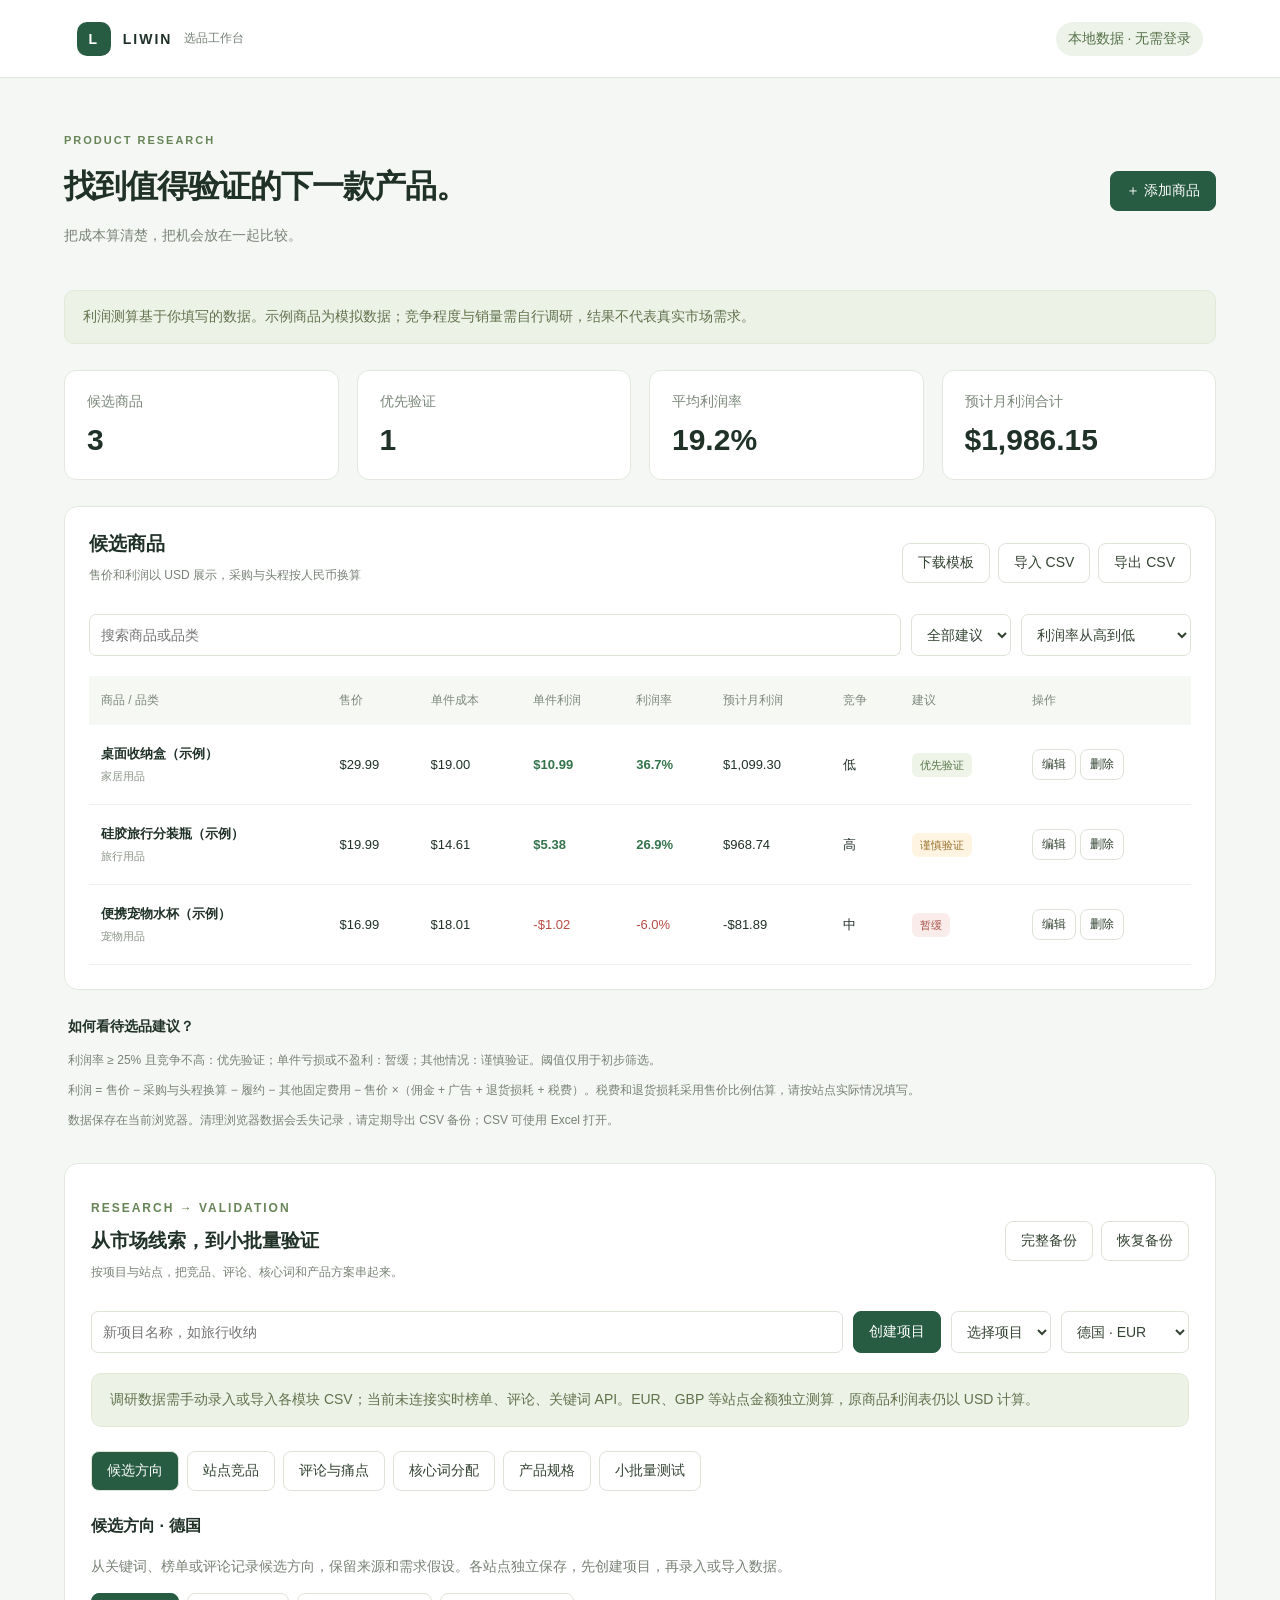
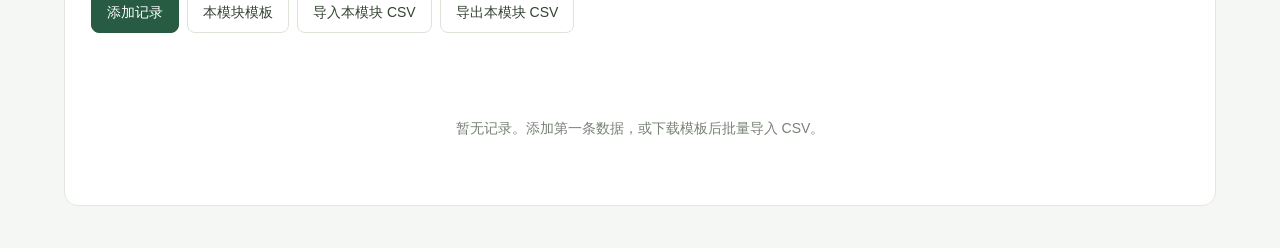
==== index.html @ df4786db "Add multi-market research, review evidence, keyword mapping and pilot decisions" ====
<!doctype html><html lang="zh-CN"><head><meta charset="UTF-8"><meta name="viewport" content="width=device-width,initial-scale=1"><title>Liwin · 选品工作台</title><link rel="stylesheet" href="./style.css"></head><body>
<header><div class="brand"><span class="logo">L</span> LIWIN <small>选品工作台</small></div><span class="pill">本地数据 · 无需登录</span></header>
<main><section class="hero"><div><p class="eyebrow">PRODUCT RESEARCH</p><h1>找到值得验证的下一款产品。</h1><p>把成本算清楚，把机会放在一起比较。</p></div><button id="add" class="primary">＋ 添加商品</button></section>
<div class="notice">利润测算基于你填写的数据。示例商品为模拟数据；竞争程度与销量需自行调研，结果不代表真实市场需求。</div>
<section id="stats" class="stats" aria-label="选品概览"></section>
<section class="workspace"><div class="toolbar"><div><h2>候选商品</h2><p>售价和利润以 USD 展示，采购与头程按人民币换算</p></div><div class="actions"><button id="template">下载模板</button><button id="import">导入 CSV</button><button id="export">导出 CSV</button><input id="file" type="file" accept=".csv,text/csv" hidden></div></div>
<div class="filters"><input id="search" placeholder="搜索商品或品类" aria-label="搜索商品或品类"><select id="filter" aria-label="筛选建议"><option value="">全部建议</option><option>优先验证</option><option>谨慎验证</option><option>暂缓</option></select><select id="sort" aria-label="排序"><option value="margin">利润率从高到低</option><option value="monthly">预计月利润从高到低</option><option value="profit">单件利润从高到低</option></select></div>
<div class="table-wrap"><table><thead><tr><th>商品 / 品类</th><th>售价</th><th>单件成本</th><th>单件利润</th><th>利润率</th><th>预计月利润</th><th>竞争</th><th>建议</th><th>操作</th></tr></thead><tbody id="rows"></tbody></table></div><p id="empty" hidden>没有匹配的商品，添加商品或调整筛选条件。</p></section>
<section class="method"><h3>如何看待选品建议？</h3><p>利润率 ≥ 25% 且竞争不高：优先验证；单件亏损或不盈利：暂缓；其他情况：谨慎验证。阈值仅用于初步筛选。</p><p>利润 = 售价 − 采购与头程换算 − 履约 − 其他固定费用 − 售价 ×（佣金 + 广告 + 退货损耗 + 税费）。税费和退货损耗采用售价比例估算，请按站点实际情况填写。</p><p>数据保存在当前浏览器。清理浏览器数据会丢失记录，请定期导出 CSV 备份；CSV 可使用 Excel 打开。</p></section>
<section class="research-workspace" id="research-workspace"><div class="toolbar"><div><p class="eyebrow">RESEARCH → VALIDATION</p><h2>从市场线索，到小批量验证</h2><p>按项目与站点，把竞品、评论、核心词和产品方案串起来。</p></div><div class="actions"><button id="research-backup">完整备份</button><button id="research-restore">恢复备份</button><input id="backup-file" type="file" accept=".json" hidden></div></div>
<div class="project-bar"><input id="project-name" placeholder="新项目名称，如旅行收纳" aria-label="新项目名称"><button id="project-create" class="primary">创建项目</button><select id="research-project" aria-label="选择调研项目"></select><select id="research-site" aria-label="目标站点"></select></div>
<div class="notice">调研数据需手动录入或导入各模块 CSV；当前未连接实时榜单、评论、关键词 API。EUR、GBP 等站点金额独立测算，原商品利润表仍以 USD 计算。</div>
<div id="research-tabs" role="tablist" aria-label="调研步骤"></div><h3 id="research-title"></h3><p id="research-description"></p><div class="actions"><button id="research-add" class="primary">添加记录</button><button id="research-template">本模块模板</button><button id="research-import">导入本模块 CSV</button><button id="research-export">导出本模块 CSV</button><input id="research-file" type="file" accept=".csv" hidden></div><p id="research-status" role="status" aria-live="polite"></p><div id="research-insights"></div><div id="research-grid"></div></section></main>
<dialog id="research-editor"><form id="research-form"><div class="dialog-head"><h2 id="research-editor-title"></h2><button type="button" id="research-close" aria-label="关闭调研编辑">×</button></div><div id="research-inputs" class="form-grid"></div><p id="research-error" role="alert"></p><div class="dialog-foot"><button type="button" id="research-cancel">取消</button><button class="primary" type="submit">保存记录</button></div></form></dialog>
<dialog id="editor"><form id="form"><div class="dialog-head"><div><p class="eyebrow">PRODUCT DETAILS</p><h2 id="form-title">添加商品</h2></div><button type="button" id="close" aria-label="关闭">×</button></div><div id="inputs" class="form-grid"></div><div id="preview" class="preview" aria-live="polite"></div><p id="form-error" role="alert"></p><div class="dialog-foot"><button type="button" id="cancel">取消</button><button class="primary" type="submit">保存商品</button></div></form></dialog><div id="message" role="status" hidden></div><script type="module" src="./app.js"></script><script type="module" src="./research.js"></script></body></html>
---- style.css ----
:root{font-family:Inter,"PingFang SC","Microsoft YaHei",sans-serif;color:#203128;background:#f5f7f4;font-size:14px}*{box-sizing:border-box}body{margin:0}header{height:78px;background:#fff;border-bottom:1px solid #e2e8df;display:flex;align-items:center;justify-content:space-between;padding:0 6%}.brand{display:flex;gap:12px;align-items:center;font-weight:800;letter-spacing:2px}.brand small{font-weight:400;letter-spacing:0;color:#748176}.logo{background:#275b42;color:white;width:34px;height:34px;border-radius:10px;display:grid;place-items:center}.pill{background:#edf3e9;padding:8px 12px;border-radius:20px;color:#567149}main{max-width:1420px;margin:auto;padding:42px 5%}.hero{display:flex;justify-content:space-between;align-items:center;gap:20px;margin-bottom:28px}.eyebrow{color:#678457;font-size:11px;letter-spacing:2px;font-weight:700}h1{font-size:32px;letter-spacing:-1px;margin:14px 0}p{color:#788276;line-height:1.8}button,input,select{font:inherit}button{border:1px solid #dce3d8;background:#fff;padding:10px 15px;border-radius:8px;cursor:pointer;color:#334332}button:hover{background:#edf3e9}button.primary{background:#275b42;border-color:#275b42;color:white}.notice{background:#edf2e7;color:#61724d;border:1px solid #e2e9d7;padding:14px 18px;border-radius:10px;line-height:1.7}.stats{display:grid;grid-template-columns:repeat(4,1fr);gap:18px;margin:26px 0}.stat{background:white;border:1px solid #e2e8df;border-radius:12px;padding:22px}.stat span{color:#7a8779}.stat strong{font-size:30px;display:block;margin-top:12px;font-weight:600}.workspace{background:#fff;border:1px solid #e2e8df;border-radius:14px;padding:24px}.toolbar{display:flex;justify-content:space-between;align-items:center;gap:20px}h2{font-size:19px;margin:0}.toolbar p{font-size:12px;margin:8px 0}.actions{display:flex;gap:8px}.filters{display:flex;gap:10px;margin:20px 0}.filters input{flex:1}input,select{border:1px solid #dce3d8;background:#fff;padding:11px;border-radius:7px;min-width:0;color:#334332}input:focus,select:focus{outline:2px solid #9ab892;outline-offset:1px}.table-wrap{overflow:auto}table{width:100%;border-collapse:collapse;white-space:nowrap;font-size:13px}th{background:#f6f8f4;text-align:left;padding:16px 12px;color:#7d887a;font-size:12px;font-weight:500}td{padding:20px 12px;border-bottom:1px solid #eef1eb}td:first-child strong{display:block}td small{display:block;color:#8b9486;margin-top:7px}.positive{color:#34734c;font-weight:600}.negative{color:#b74d44}.badge{border-radius:6px;padding:6px 8px;font-size:11px;background:#eef4e7;color:#567549}.badge.wait{background:#fff3e2;color:#997029}.badge.stop{background:#faecea;color:#a9554a}.row-action{font-size:12px;padding:6px 9px;margin-right:4px}.method{margin:28px 4px}.method h3{font-size:14px}.method p{font-size:12px;margin:8px 0}dialog{width:min(680px,95vw);border:0;border-radius:16px;padding:28px;max-height:90vh;box-shadow:0 24px 100px #243b3a33}dialog::backdrop{background:#15322a66}.dialog-head,.dialog-foot{display:flex;justify-content:space-between;align-items:center}.dialog-head button{font-size:24px;padding:0 10px}.form-grid{display:grid;grid-template-columns:1fr 1fr;gap:16px;margin:24px 0}.form-grid label{display:flex;flex-direction:column;gap:8px;font-size:12px;color:#6b7869}.preview{padding:16px;background:#eef4e8;border-radius:8px;line-height:1.8}.dialog-foot{justify-content:flex-end;gap:10px;margin-top:20px}#form-error{color:#b74d44}#message{position:fixed;bottom:25px;left:50%;transform:translateX(-50%);background:#233d2c;color:#fff;padding:14px 22px;border-radius:10px;max-width:90vw;z-index:10}@media(max-width:800px){header{padding:0 5%}.brand small{display:none}h1{font-size:24px}.hero{align-items:flex-start;flex-direction:column}.stats{grid-template-columns:1fr 1fr}.toolbar{align-items:flex-start;flex-direction:column}.filters{flex-wrap:wrap}.filters input{flex-basis:100%}.workspace{padding:14px}.actions{flex-wrap:wrap}main{padding-top:24px}.form-grid{gap:12px}}

.research-workspace{background:white;border:1px solid #e2e8df;border-radius:14px;padding:26px;margin-top:32px}.project-bar{display:flex;gap:10px;flex-wrap:wrap;margin:20px 0}.project-bar input{flex:1}#research-tabs{display:flex;gap:8px;flex-wrap:wrap;margin:24px 0}#research-tabs .active{background:#275b42;color:white}#research-description{max-width:950px}#research-status{color:#47774c;min-height:25px}#research-grid{margin-top:20px}#research-grid td{white-space:normal;min-width:130px;max-width:300px;overflow-wrap:anywhere;vertical-align:top}.research-form{display:grid;grid-template-columns:repeat(3,1fr);gap:14px;margin:20px 0}.research-form label{display:flex;flex-direction:column;gap:8px;color:#66725f;font-size:12px}.research-form button{align-self:end}.insight{border:1px solid #e2e8df;background:#fafbf8;border-radius:12px;padding:20px;margin:18px 0}.insight h3{margin-top:0}.insight td{white-space:normal;min-width:100px;vertical-align:top}.insight details{margin:8px 0;max-width:330px}.insight li{margin:8px 0}.insight .stats{margin:16px 0}.insight .stat strong{font-size:23px}.form-grid textarea{font:inherit;border:1px solid #dce3d8;padding:10px;border-radius:7px;resize:vertical}#research-error{color:#b74d44}.empty-state{padding:24px;text-align:center}@media(max-width:800px){.research-workspace{padding:14px}.research-form{grid-template-columns:1fr 1fr}.project-bar input{flex-basis:100%}.insight{padding:12px}}
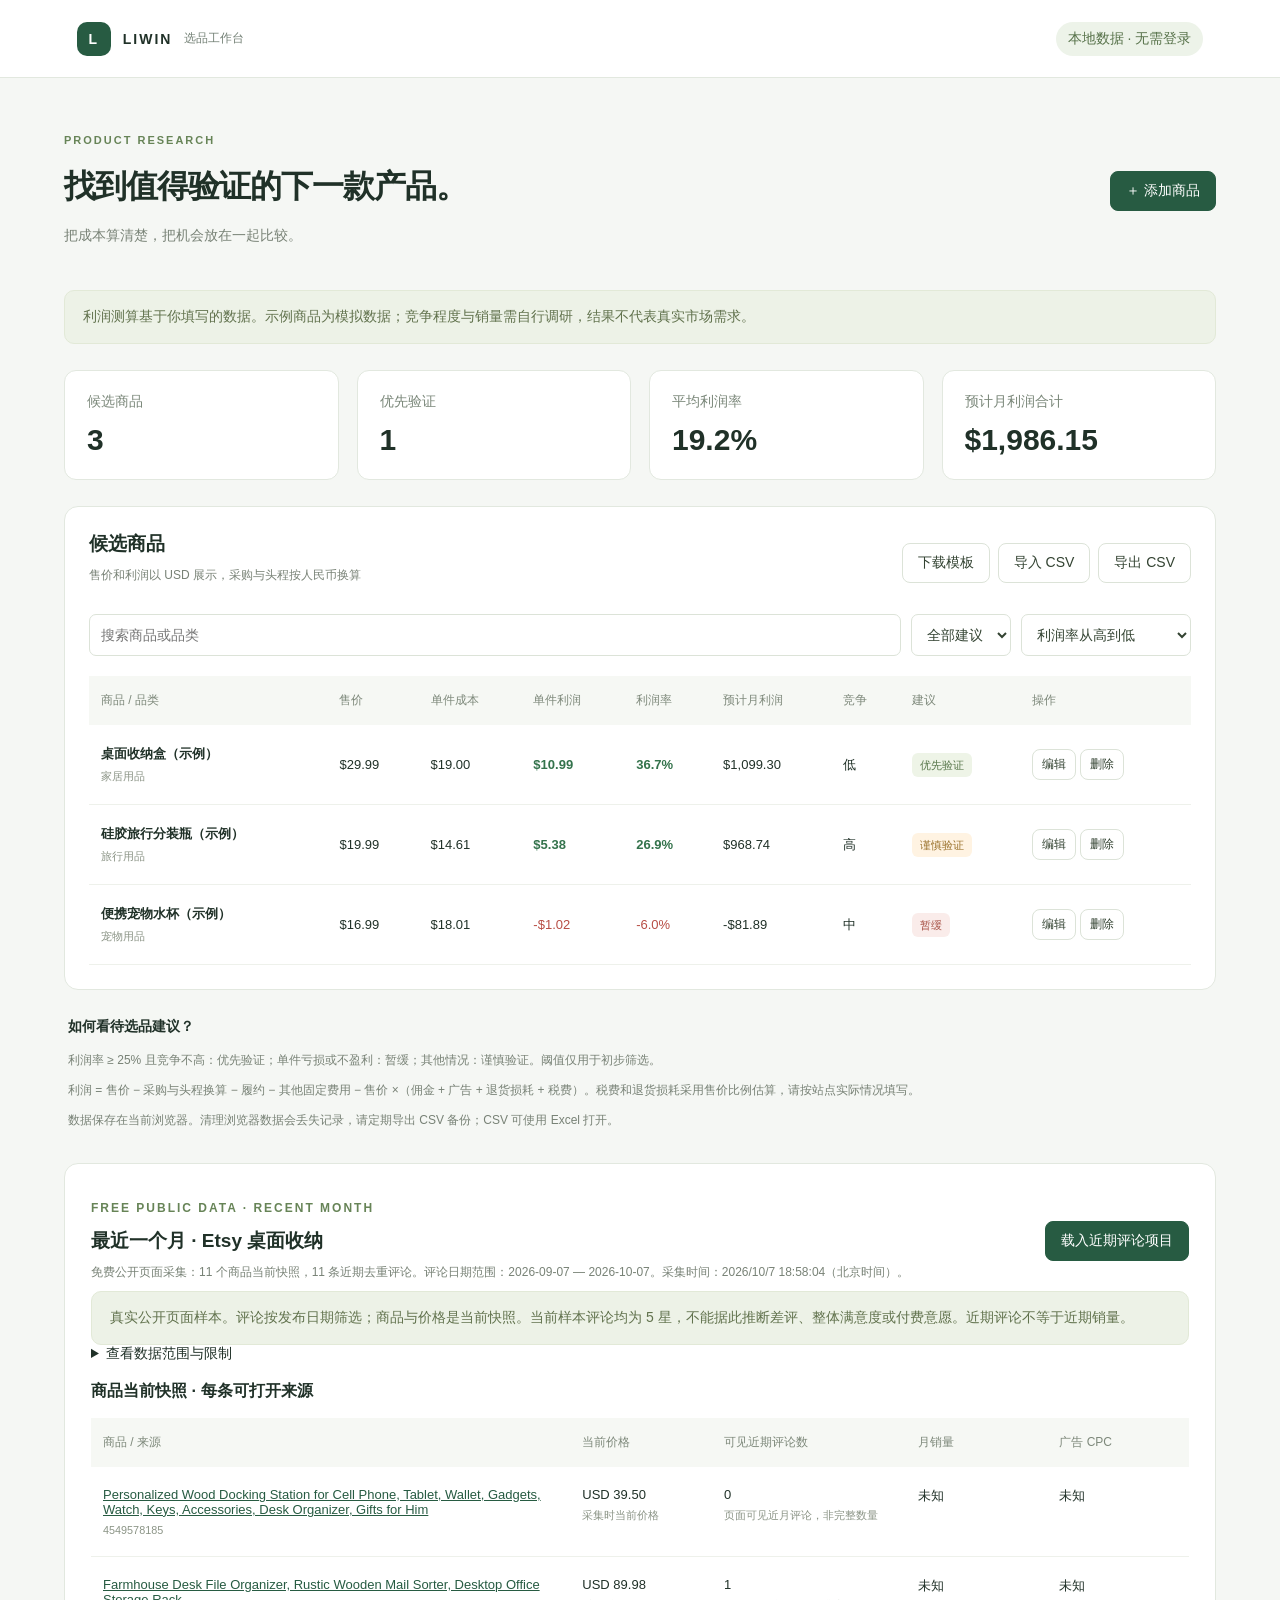
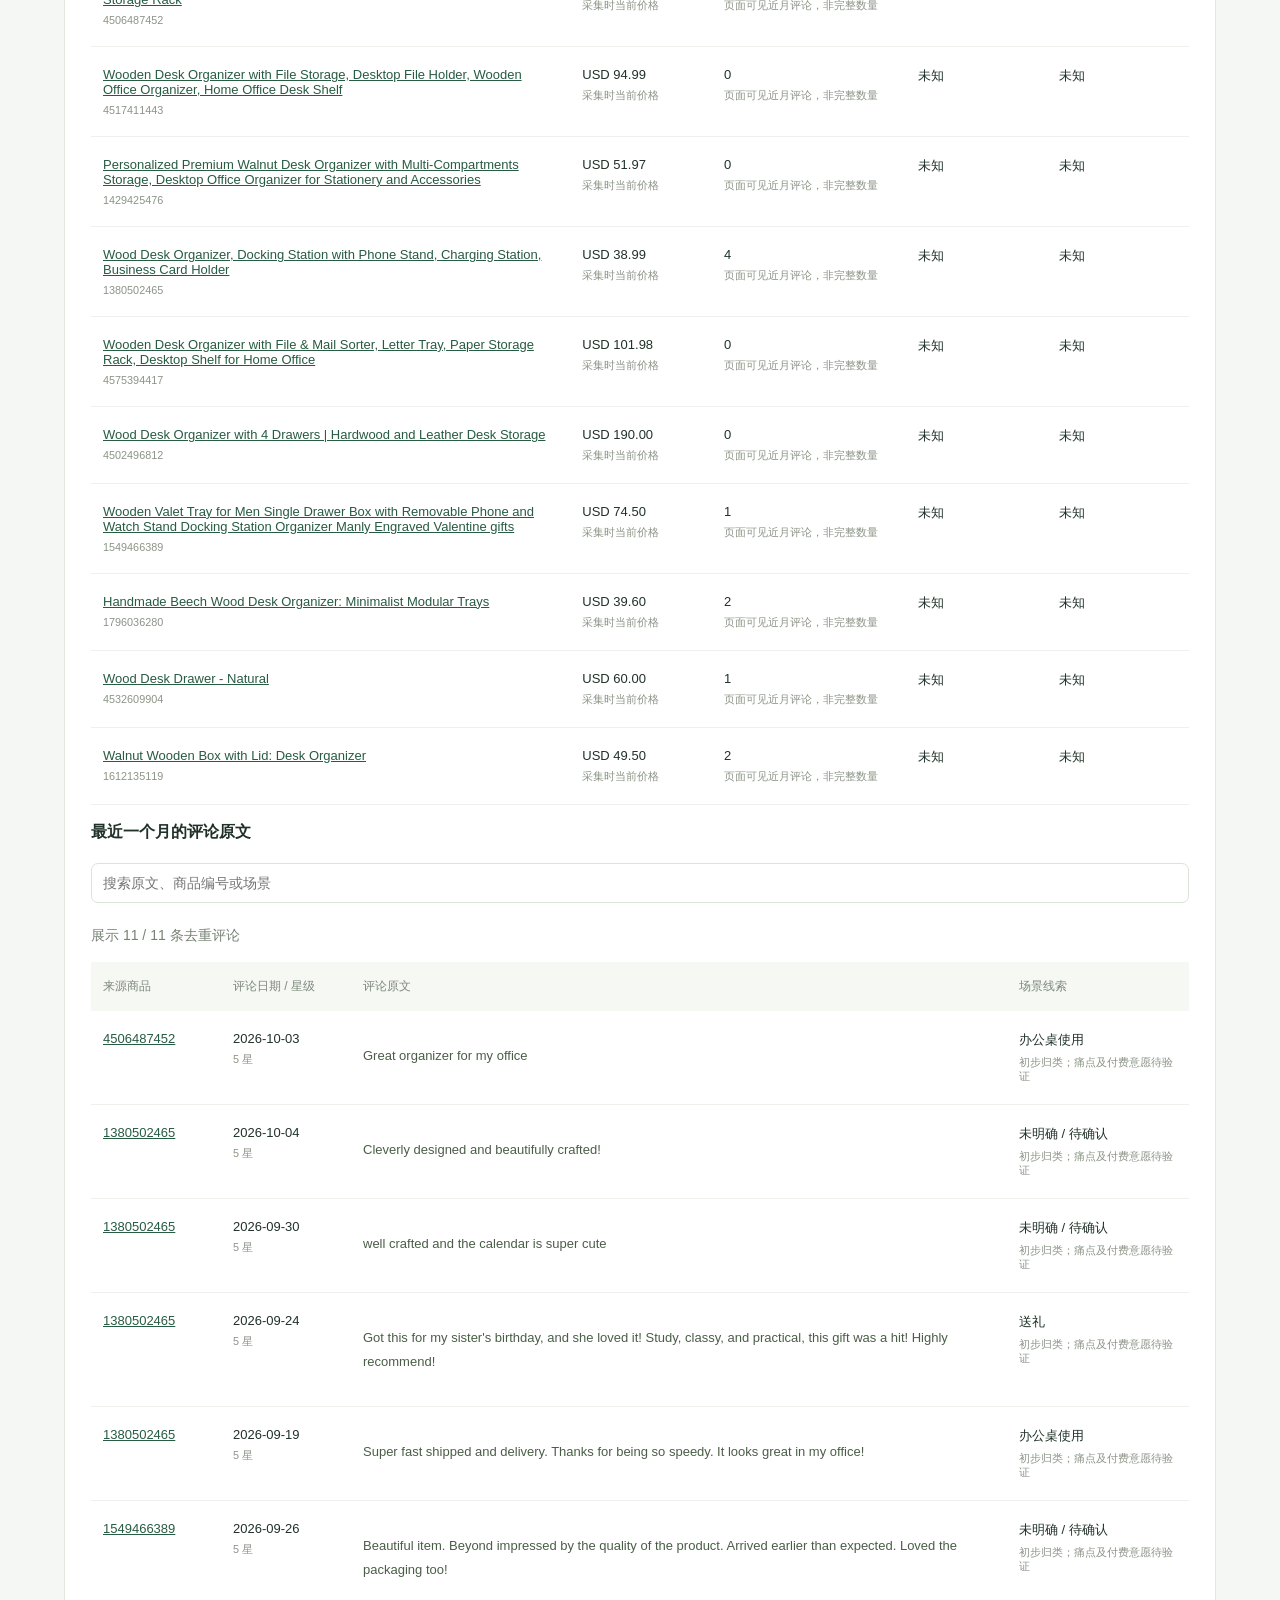
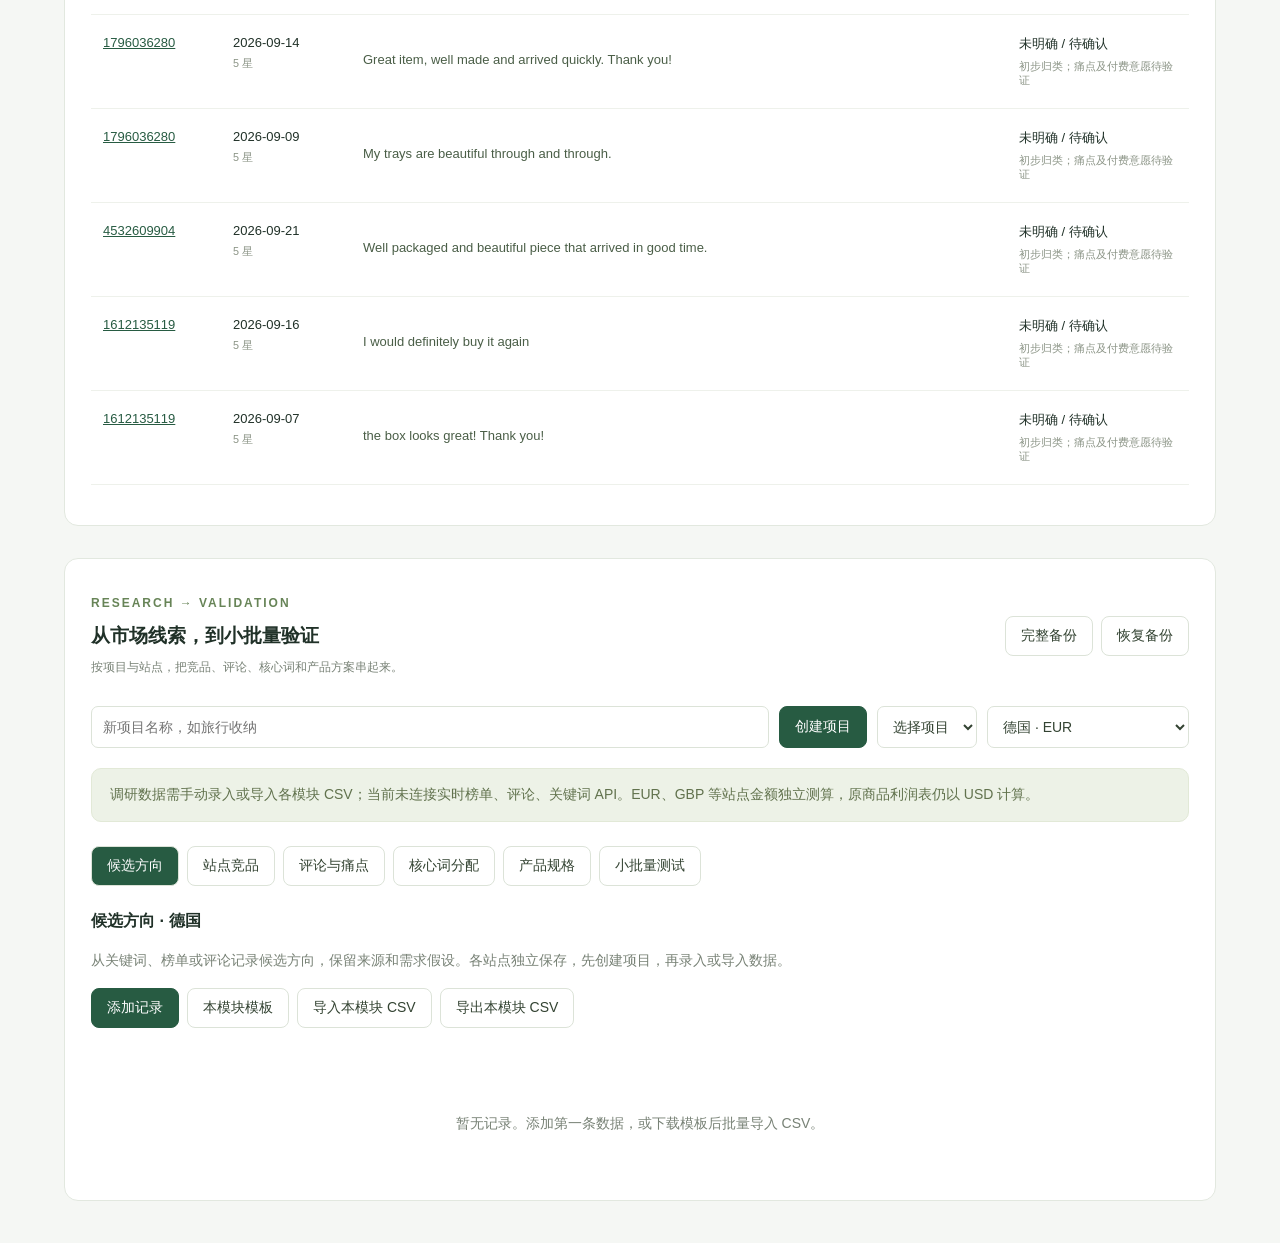
==== commit 5b713e74: "Add verified recent Etsy review samples with dates and source links" ====
--- a/index.html
+++ b/index.html
@@ -7,9 +7,10 @@
 <div class="filters"><input id="search" placeholder="搜索商品或品类" aria-label="搜索商品或品类"><select id="filter" aria-label="筛选建议"><option value="">全部建议</option><option>优先验证</option><option>谨慎验证</option><option>暂缓</option></select><select id="sort" aria-label="排序"><option value="margin">利润率从高到低</option><option value="monthly">预计月利润从高到低</option><option value="profit">单件利润从高到低</option></select></div>
 <div class="table-wrap"><table><thead><tr><th>商品 / 品类</th><th>售价</th><th>单件成本</th><th>单件利润</th><th>利润率</th><th>预计月利润</th><th>竞争</th><th>建议</th><th>操作</th></tr></thead><tbody id="rows"></tbody></table></div><p id="empty" hidden>没有匹配的商品，添加商品或调整筛选条件。</p></section>
 <section class="method"><h3>如何看待选品建议？</h3><p>利润率 ≥ 25% 且竞争不高：优先验证；单件亏损或不盈利：暂缓；其他情况：谨慎验证。阈值仅用于初步筛选。</p><p>利润 = 售价 − 采购与头程换算 − 履约 − 其他固定费用 − 售价 ×（佣金 + 广告 + 退货损耗 + 税费）。税费和退货损耗采用售价比例估算，请按站点实际情况填写。</p><p>数据保存在当前浏览器。清理浏览器数据会丢失记录，请定期导出 CSV 备份；CSV 可使用 Excel 打开。</p></section>
+<section class="research-workspace" id="recent-data"><div class="toolbar"><div><p class="eyebrow">FREE PUBLIC DATA · RECENT MONTH</p><h2>最近一个月 · Etsy 桌面收纳</h2><p id="recent-summary">正在加载采集结果…</p></div><button id="recent-import" class="primary" disabled>载入近期评论项目</button></div><div class="notice">真实公开页面样本。评论按发布日期筛选；商品与价格是当前快照。当前样本评论均为 5 星，不能据此推断差评、整体满意度或付费意愿。近期评论不等于近期销量。</div><details><summary>查看数据范围与限制</summary><ul id="recent-limits"></ul></details><h3>商品当前快照 · 每条可打开来源</h3><div class="table-wrap"><table><thead><tr><th>商品 / 来源</th><th>当前价格</th><th>可见近期评论数</th><th>月销量</th><th>广告 CPC</th></tr></thead><tbody id="recent-products"></tbody></table></div><h3>最近一个月的评论原文</h3><div class="filters"><input id="recent-search" aria-label="搜索近期评论" placeholder="搜索原文、商品编号或场景"></div><p id="recent-review-count"></p><div class="table-wrap"><table><thead><tr><th>来源商品</th><th>评论日期 / 星级</th><th>评论原文</th><th>场景线索</th></tr></thead><tbody id="recent-reviews"></tbody></table></div><p id="recent-status" role="status"></p></section>
 <section class="research-workspace" id="research-workspace"><div class="toolbar"><div><p class="eyebrow">RESEARCH → VALIDATION</p><h2>从市场线索，到小批量验证</h2><p>按项目与站点，把竞品、评论、核心词和产品方案串起来。</p></div><div class="actions"><button id="research-backup">完整备份</button><button id="research-restore">恢复备份</button><input id="backup-file" type="file" accept=".json" hidden></div></div>
 <div class="project-bar"><input id="project-name" placeholder="新项目名称，如旅行收纳" aria-label="新项目名称"><button id="project-create" class="primary">创建项目</button><select id="research-project" aria-label="选择调研项目"></select><select id="research-site" aria-label="目标站点"></select></div>
 <div class="notice">调研数据需手动录入或导入各模块 CSV；当前未连接实时榜单、评论、关键词 API。EUR、GBP 等站点金额独立测算，原商品利润表仍以 USD 计算。</div>
 <div id="research-tabs" role="tablist" aria-label="调研步骤"></div><h3 id="research-title"></h3><p id="research-description"></p><div class="actions"><button id="research-add" class="primary">添加记录</button><button id="research-template">本模块模板</button><button id="research-import">导入本模块 CSV</button><button id="research-export">导出本模块 CSV</button><input id="research-file" type="file" accept=".csv" hidden></div><p id="research-status" role="status" aria-live="polite"></p><div id="research-insights"></div><div id="research-grid"></div></section></main>
 <dialog id="research-editor"><form id="research-form"><div class="dialog-head"><h2 id="research-editor-title"></h2><button type="button" id="research-close" aria-label="关闭调研编辑">×</button></div><div id="research-inputs" class="form-grid"></div><p id="research-error" role="alert"></p><div class="dialog-foot"><button type="button" id="research-cancel">取消</button><button class="primary" type="submit">保存记录</button></div></form></dialog>
-<dialog id="editor"><form id="form"><div class="dialog-head"><div><p class="eyebrow">PRODUCT DETAILS</p><h2 id="form-title">添加商品</h2></div><button type="button" id="close" aria-label="关闭">×</button></div><div id="inputs" class="form-grid"></div><div id="preview" class="preview" aria-live="polite"></div><p id="form-error" role="alert"></p><div class="dialog-foot"><button type="button" id="cancel">取消</button><button class="primary" type="submit">保存商品</button></div></form></dialog><div id="message" role="status" hidden></div><script type="module" src="./app.js"></script><script type="module" src="./research.js"></script></body></html>
+<dialog id="editor"><form id="form"><div class="dialog-head"><div><p class="eyebrow">PRODUCT DETAILS</p><h2 id="form-title">添加商品</h2></div><button type="button" id="close" aria-label="关闭">×</button></div><div id="inputs" class="form-grid"></div><div id="preview" class="preview" aria-live="polite"></div><p id="form-error" role="alert"></p><div class="dialog-foot"><button type="button" id="cancel">取消</button><button class="primary" type="submit">保存商品</button></div></form></dialog><div id="message" role="status" hidden></div><script type="module" src="./app.js"></script><script type="module" src="./research.js"></script><script type="module" src="./recent-data.js"></script></body></html>
--- a/style.css
+++ b/style.css
@@ -1,3 +1,7 @@
 :root{font-family:Inter,"PingFang SC","Microsoft YaHei",sans-serif;color:#203128;background:#f5f7f4;font-size:14px}*{box-sizing:border-box}body{margin:0}header{height:78px;background:#fff;border-bottom:1px solid #e2e8df;display:flex;align-items:center;justify-content:space-between;padding:0 6%}.brand{display:flex;gap:12px;align-items:center;font-weight:800;letter-spacing:2px}.brand small{font-weight:400;letter-spacing:0;color:#748176}.logo{background:#275b42;color:white;width:34px;height:34px;border-radius:10px;display:grid;place-items:center}.pill{background:#edf3e9;padding:8px 12px;border-radius:20px;color:#567149}main{max-width:1420px;margin:auto;padding:42px 5%}.hero{display:flex;justify-content:space-between;align-items:center;gap:20px;margin-bottom:28px}.eyebrow{color:#678457;font-size:11px;letter-spacing:2px;font-weight:700}h1{font-size:32px;letter-spacing:-1px;margin:14px 0}p{color:#788276;line-height:1.8}button,input,select{font:inherit}button{border:1px solid #dce3d8;background:#fff;padding:10px 15px;border-radius:8px;cursor:pointer;color:#334332}button:hover{background:#edf3e9}button.primary{background:#275b42;border-color:#275b42;color:white}.notice{background:#edf2e7;color:#61724d;border:1px solid #e2e9d7;padding:14px 18px;border-radius:10px;line-height:1.7}.stats{display:grid;grid-template-columns:repeat(4,1fr);gap:18px;margin:26px 0}.stat{background:white;border:1px solid #e2e8df;border-radius:12px;padding:22px}.stat span{color:#7a8779}.stat strong{font-size:30px;display:block;margin-top:12px;font-weight:600}.workspace{background:#fff;border:1px solid #e2e8df;border-radius:14px;padding:24px}.toolbar{display:flex;justify-content:space-between;align-items:center;gap:20px}h2{font-size:19px;margin:0}.toolbar p{font-size:12px;margin:8px 0}.actions{display:flex;gap:8px}.filters{display:flex;gap:10px;margin:20px 0}.filters input{flex:1}input,select{border:1px solid #dce3d8;background:#fff;padding:11px;border-radius:7px;min-width:0;color:#334332}input:focus,select:focus{outline:2px solid #9ab892;outline-offset:1px}.table-wrap{overflow:auto}table{width:100%;border-collapse:collapse;white-space:nowrap;font-size:13px}th{background:#f6f8f4;text-align:left;padding:16px 12px;color:#7d887a;font-size:12px;font-weight:500}td{padding:20px 12px;border-bottom:1px solid #eef1eb}td:first-child strong{display:block}td small{display:block;color:#8b9486;margin-top:7px}.positive{color:#34734c;font-weight:600}.negative{color:#b74d44}.badge{border-radius:6px;padding:6px 8px;font-size:11px;background:#eef4e7;color:#567549}.badge.wait{background:#fff3e2;color:#997029}.badge.stop{background:#faecea;color:#a9554a}.row-action{font-size:12px;padding:6px 9px;margin-right:4px}.method{margin:28px 4px}.method h3{font-size:14px}.method p{font-size:12px;margin:8px 0}dialog{width:min(680px,95vw);border:0;border-radius:16px;padding:28px;max-height:90vh;box-shadow:0 24px 100px #243b3a33}dialog::backdrop{background:#15322a66}.dialog-head,.dialog-foot{display:flex;justify-content:space-between;align-items:center}.dialog-head button{font-size:24px;padding:0 10px}.form-grid{display:grid;grid-template-columns:1fr 1fr;gap:16px;margin:24px 0}.form-grid label{display:flex;flex-direction:column;gap:8px;font-size:12px;color:#6b7869}.preview{padding:16px;background:#eef4e8;border-radius:8px;line-height:1.8}.dialog-foot{justify-content:flex-end;gap:10px;margin-top:20px}#form-error{color:#b74d44}#message{position:fixed;bottom:25px;left:50%;transform:translateX(-50%);background:#233d2c;color:#fff;padding:14px 22px;border-radius:10px;max-width:90vw;z-index:10}@media(max-width:800px){header{padding:0 5%}.brand small{display:none}h1{font-size:24px}.hero{align-items:flex-start;flex-direction:column}.stats{grid-template-columns:1fr 1fr}.toolbar{align-items:flex-start;flex-direction:column}.filters{flex-wrap:wrap}.filters input{flex-basis:100%}.workspace{padding:14px}.actions{flex-wrap:wrap}main{padding-top:24px}.form-grid{gap:12px}}
 
 .research-workspace{background:white;border:1px solid #e2e8df;border-radius:14px;padding:26px;margin-top:32px}.project-bar{display:flex;gap:10px;flex-wrap:wrap;margin:20px 0}.project-bar input{flex:1}#research-tabs{display:flex;gap:8px;flex-wrap:wrap;margin:24px 0}#research-tabs .active{background:#275b42;color:white}#research-description{max-width:950px}#research-status{color:#47774c;min-height:25px}#research-grid{margin-top:20px}#research-grid td{white-space:normal;min-width:130px;max-width:300px;overflow-wrap:anywhere;vertical-align:top}.research-form{display:grid;grid-template-columns:repeat(3,1fr);gap:14px;margin:20px 0}.research-form label{display:flex;flex-direction:column;gap:8px;color:#66725f;font-size:12px}.research-form button{align-self:end}.insight{border:1px solid #e2e8df;background:#fafbf8;border-radius:12px;padding:20px;margin:18px 0}.insight h3{margin-top:0}.insight td{white-space:normal;min-width:100px;vertical-align:top}.insight details{margin:8px 0;max-width:330px}.insight li{margin:8px 0}.insight .stats{margin:16px 0}.insight .stat strong{font-size:23px}.form-grid textarea{font:inherit;border:1px solid #dce3d8;padding:10px;border-radius:7px;resize:vertical}#research-error{color:#b74d44}.empty-state{padding:24px;text-align:center}@media(max-width:800px){.research-workspace{padding:14px}.research-form{grid-template-columns:1fr 1fr}.project-bar input{flex-basis:100%}.insight{padding:12px}}
+
+.real-table td{white-space:normal;vertical-align:top;min-width:140px}.real-table td:nth-child(3){min-width:300px;max-width:650px}.real-table td p{color:#52634f}.real-table a{display:block;font-size:12px;margin-top:10px}.real-table th{position:sticky;top:0}#real-data .table-wrap{max-height:650px;overflow:auto}a{color:#275b42}
+
+#recent-data td{white-space:normal;vertical-align:top;min-width:130px}#recent-data td:first-child{max-width:440px}#recent-data td p{color:#4a5e47}#recent-reviews td:nth-child(3){min-width:280px}#recent-data a{color:#275b42}
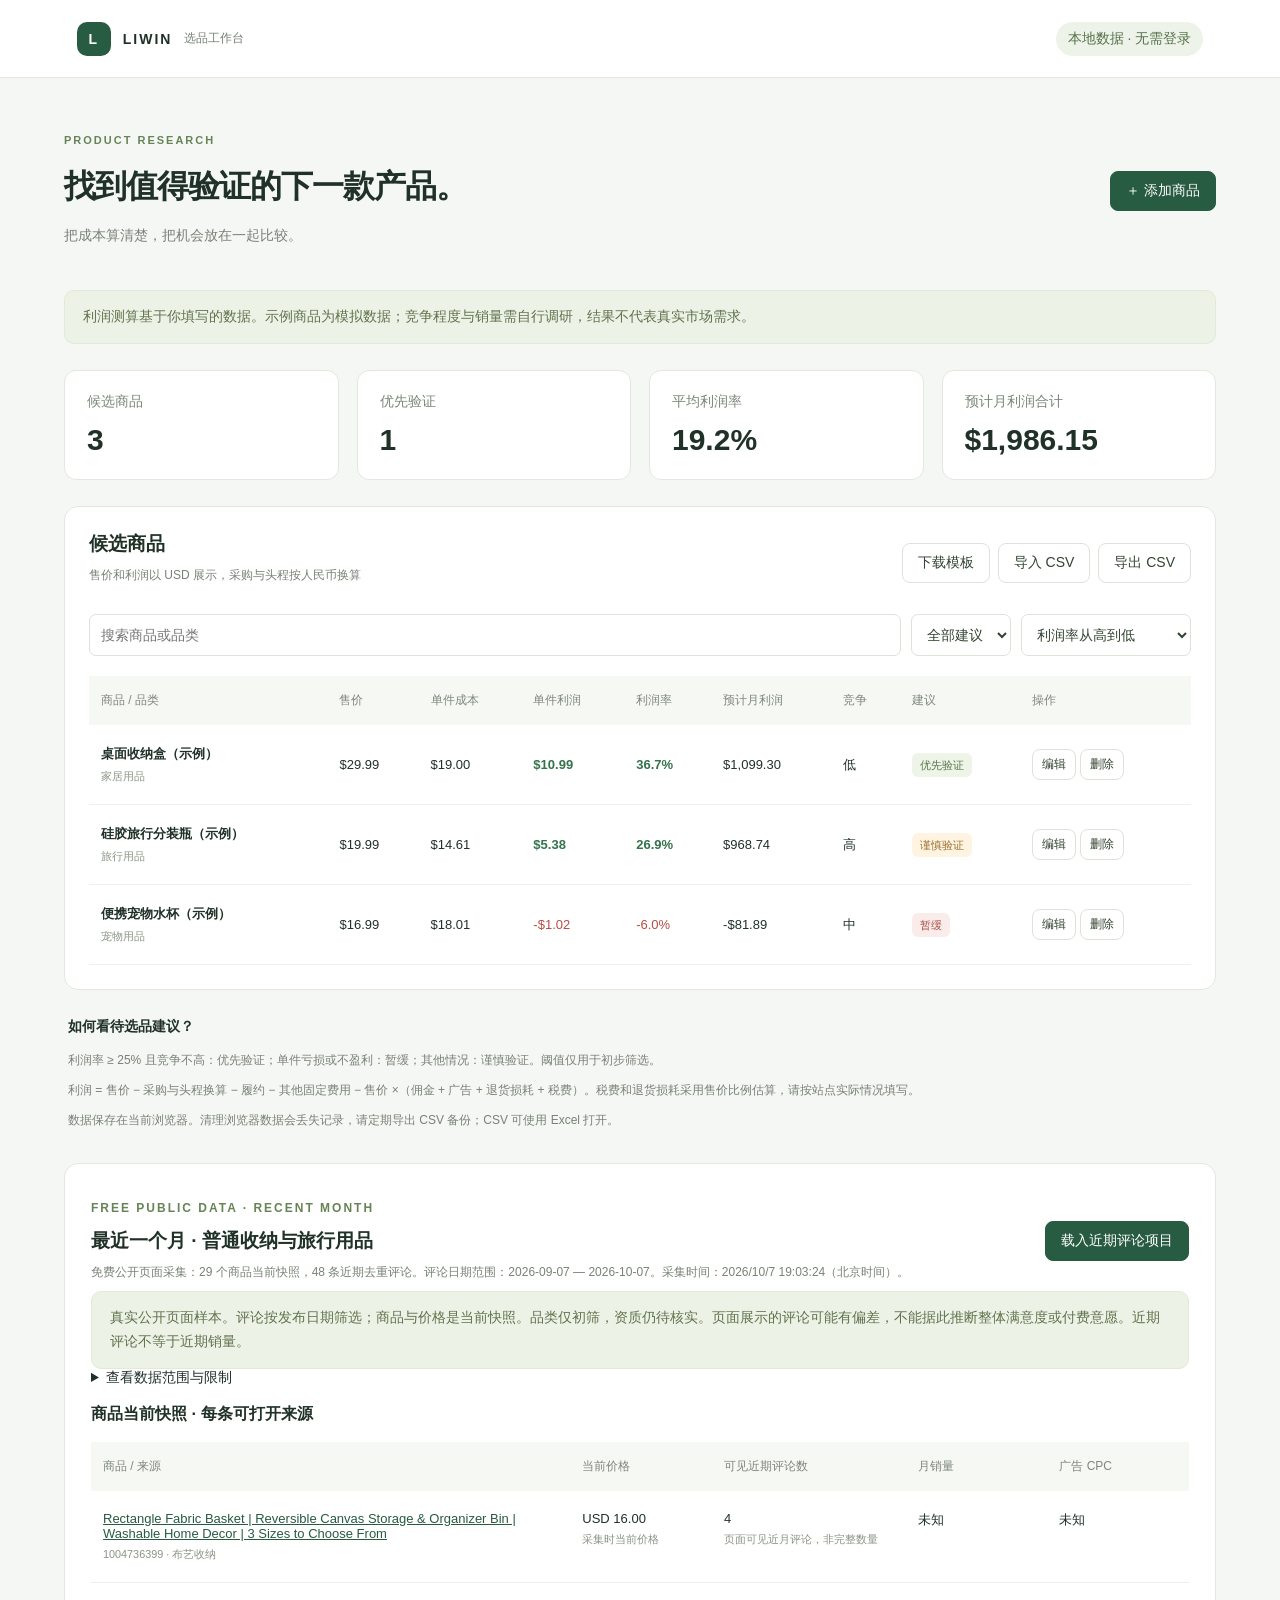
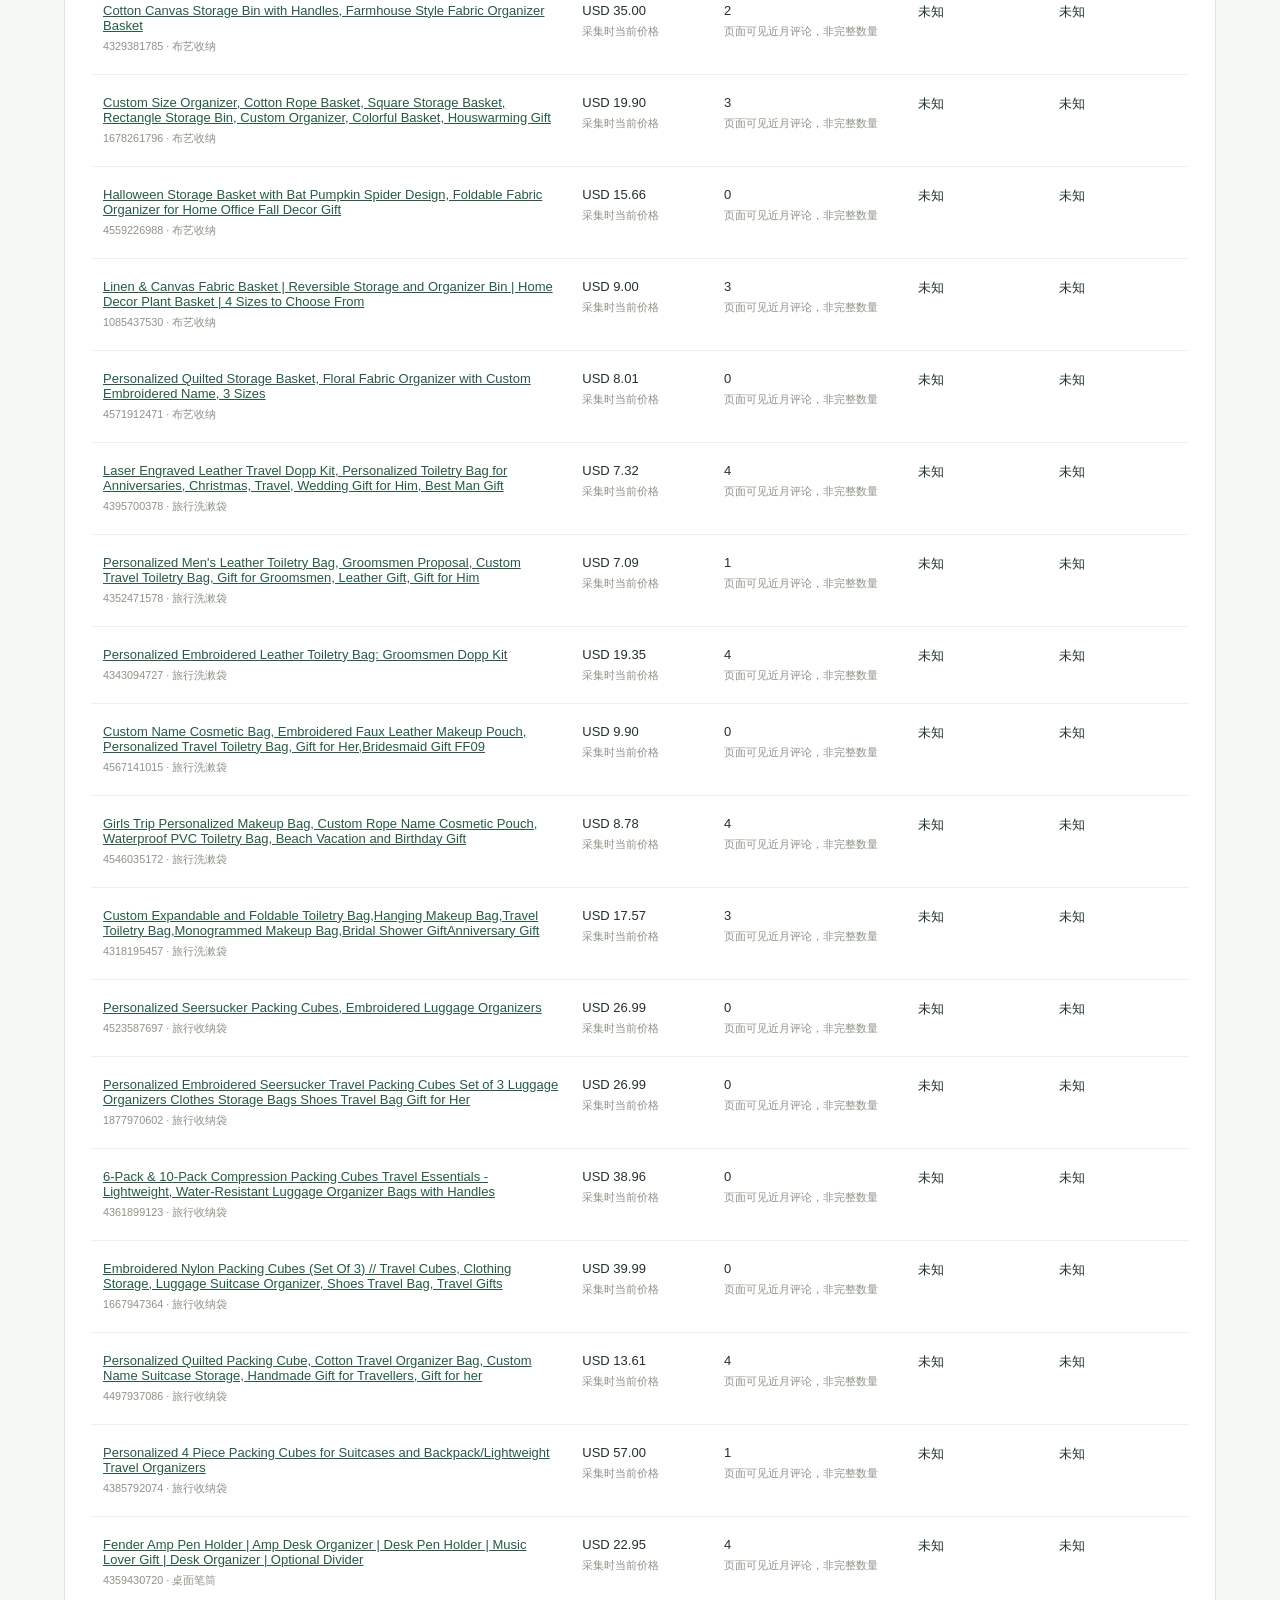
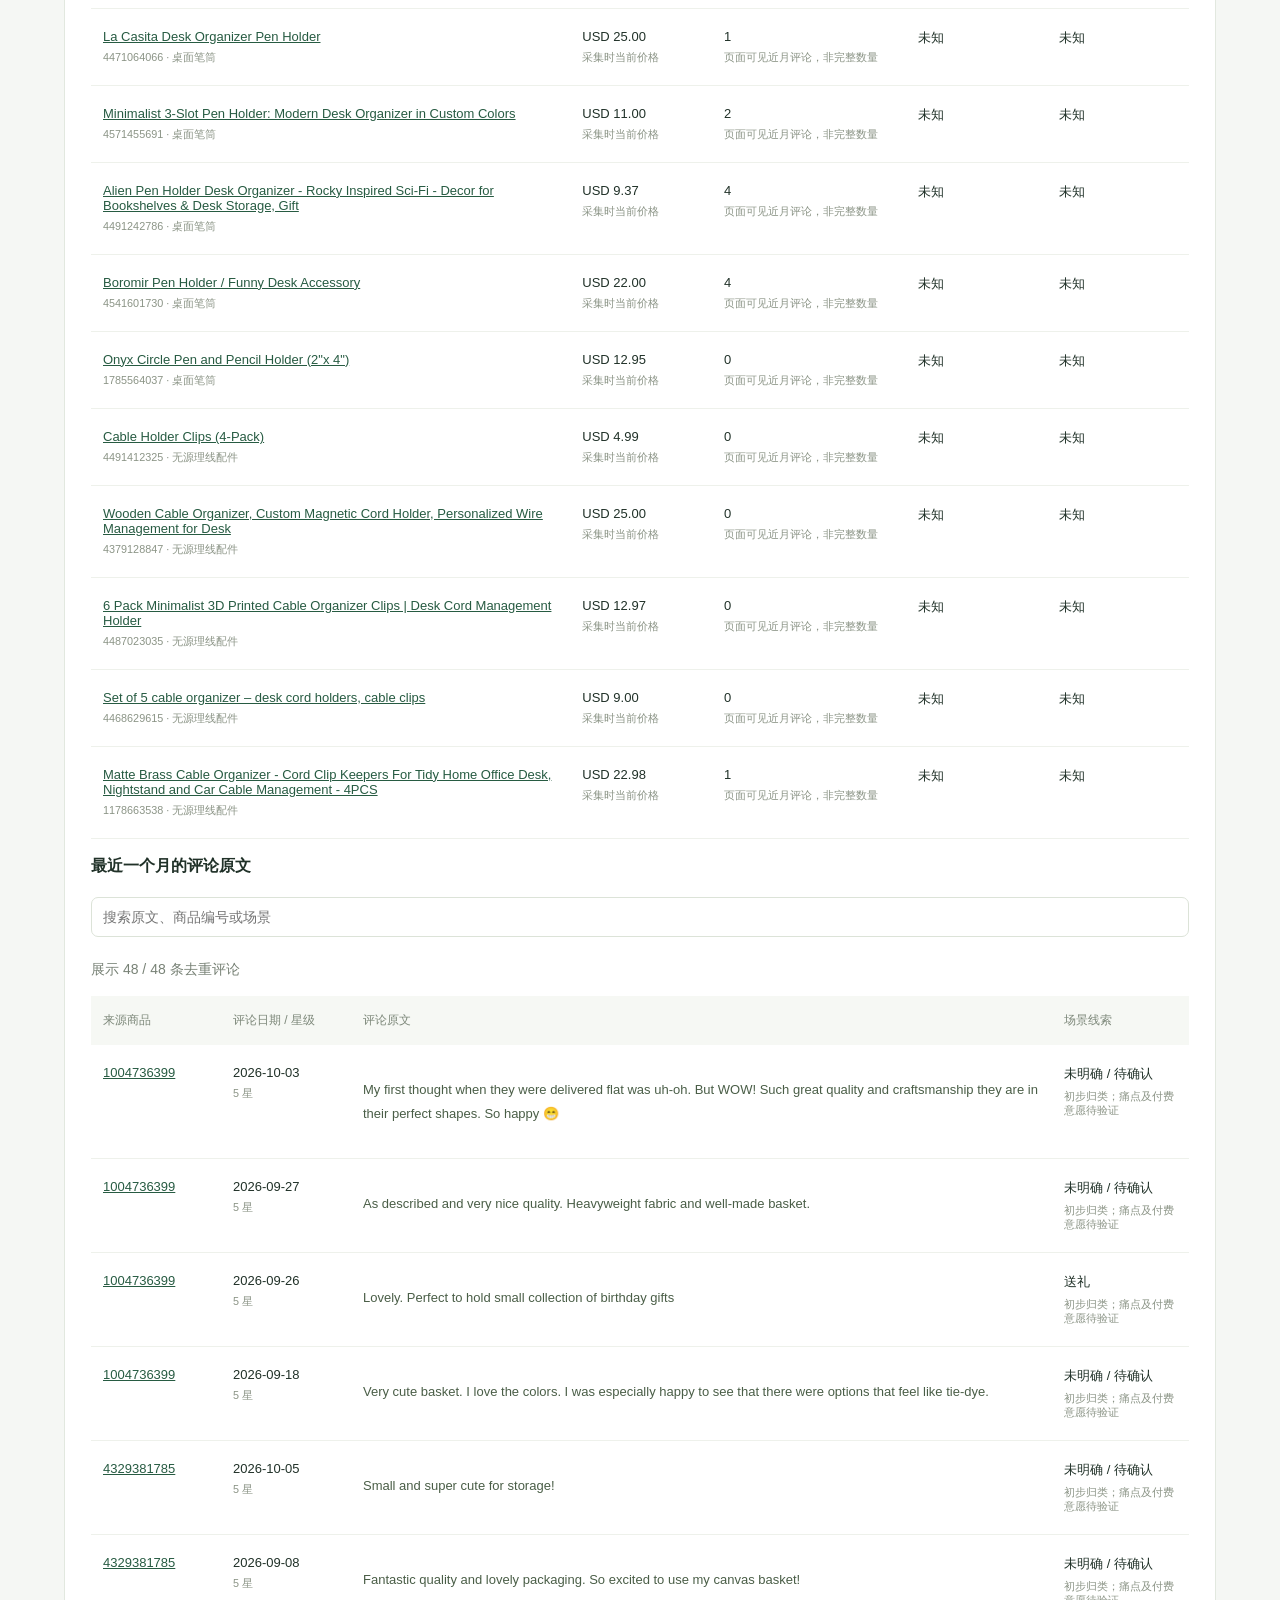
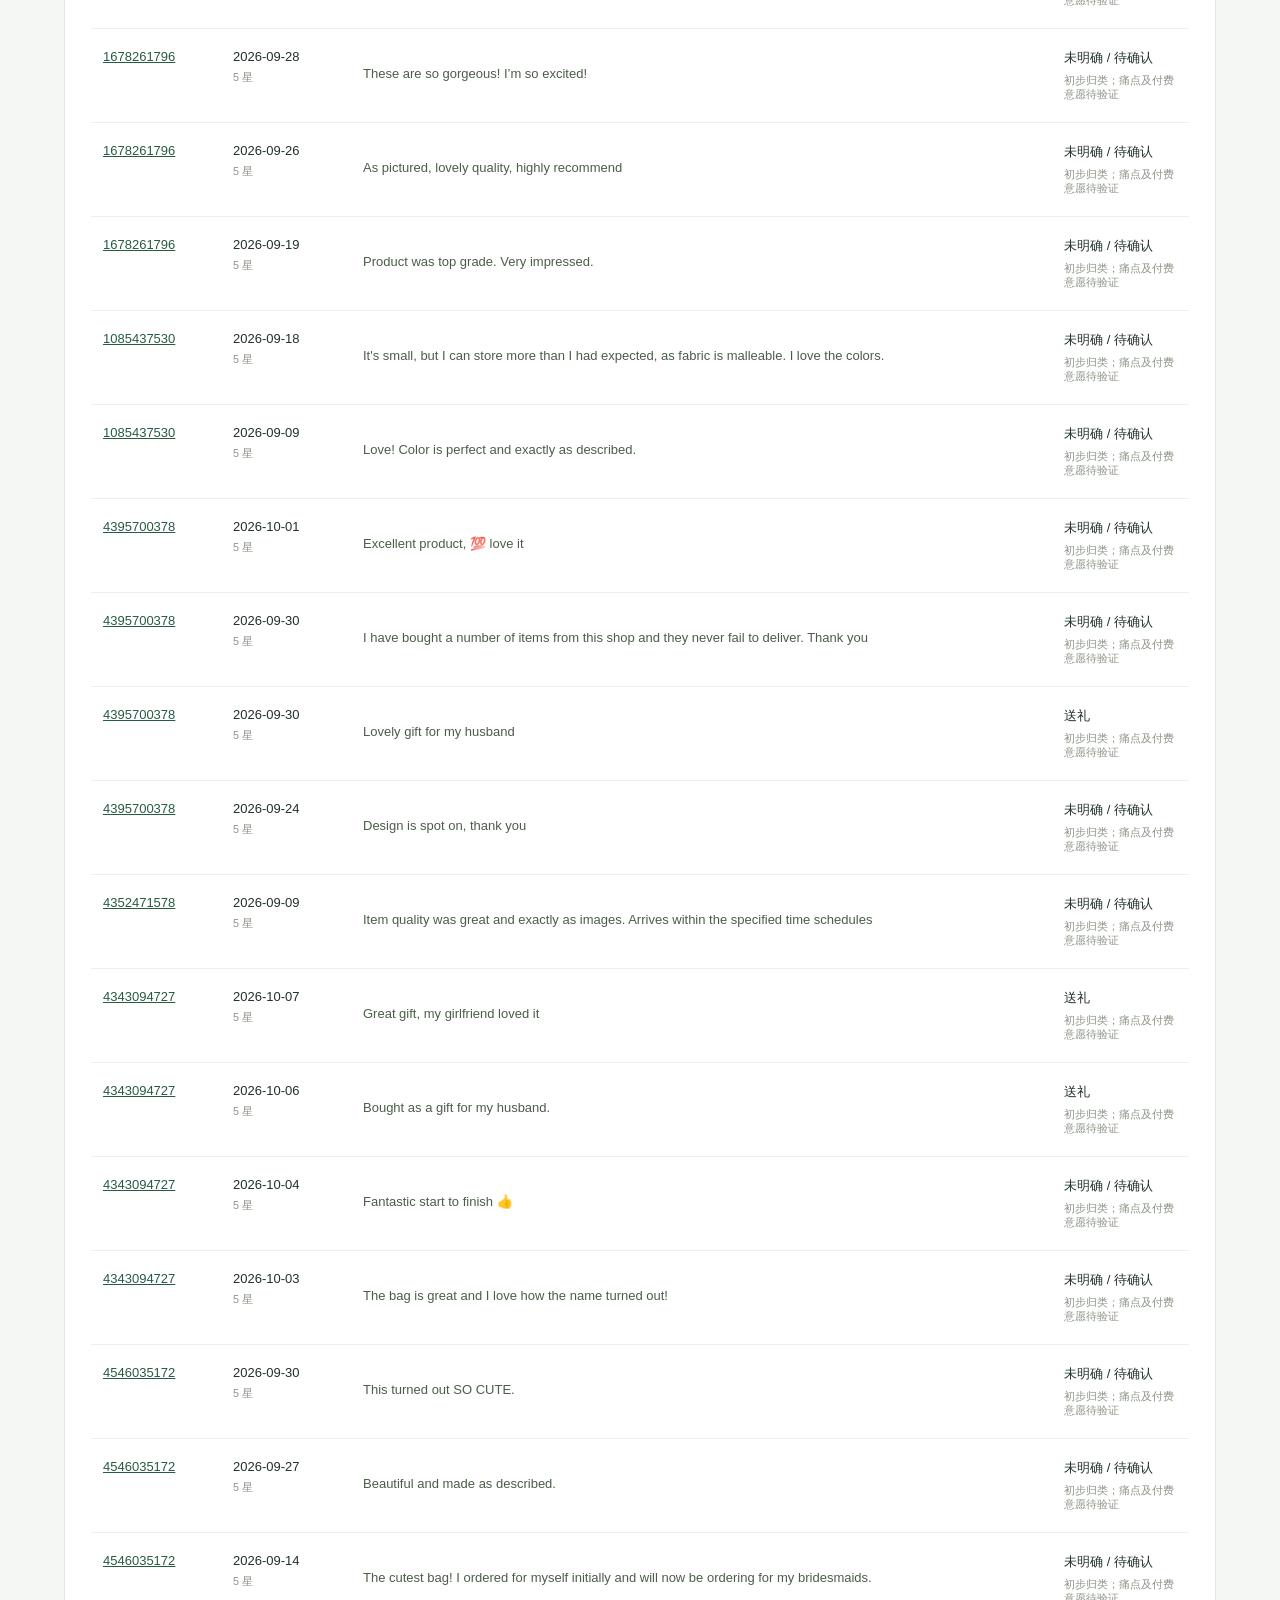
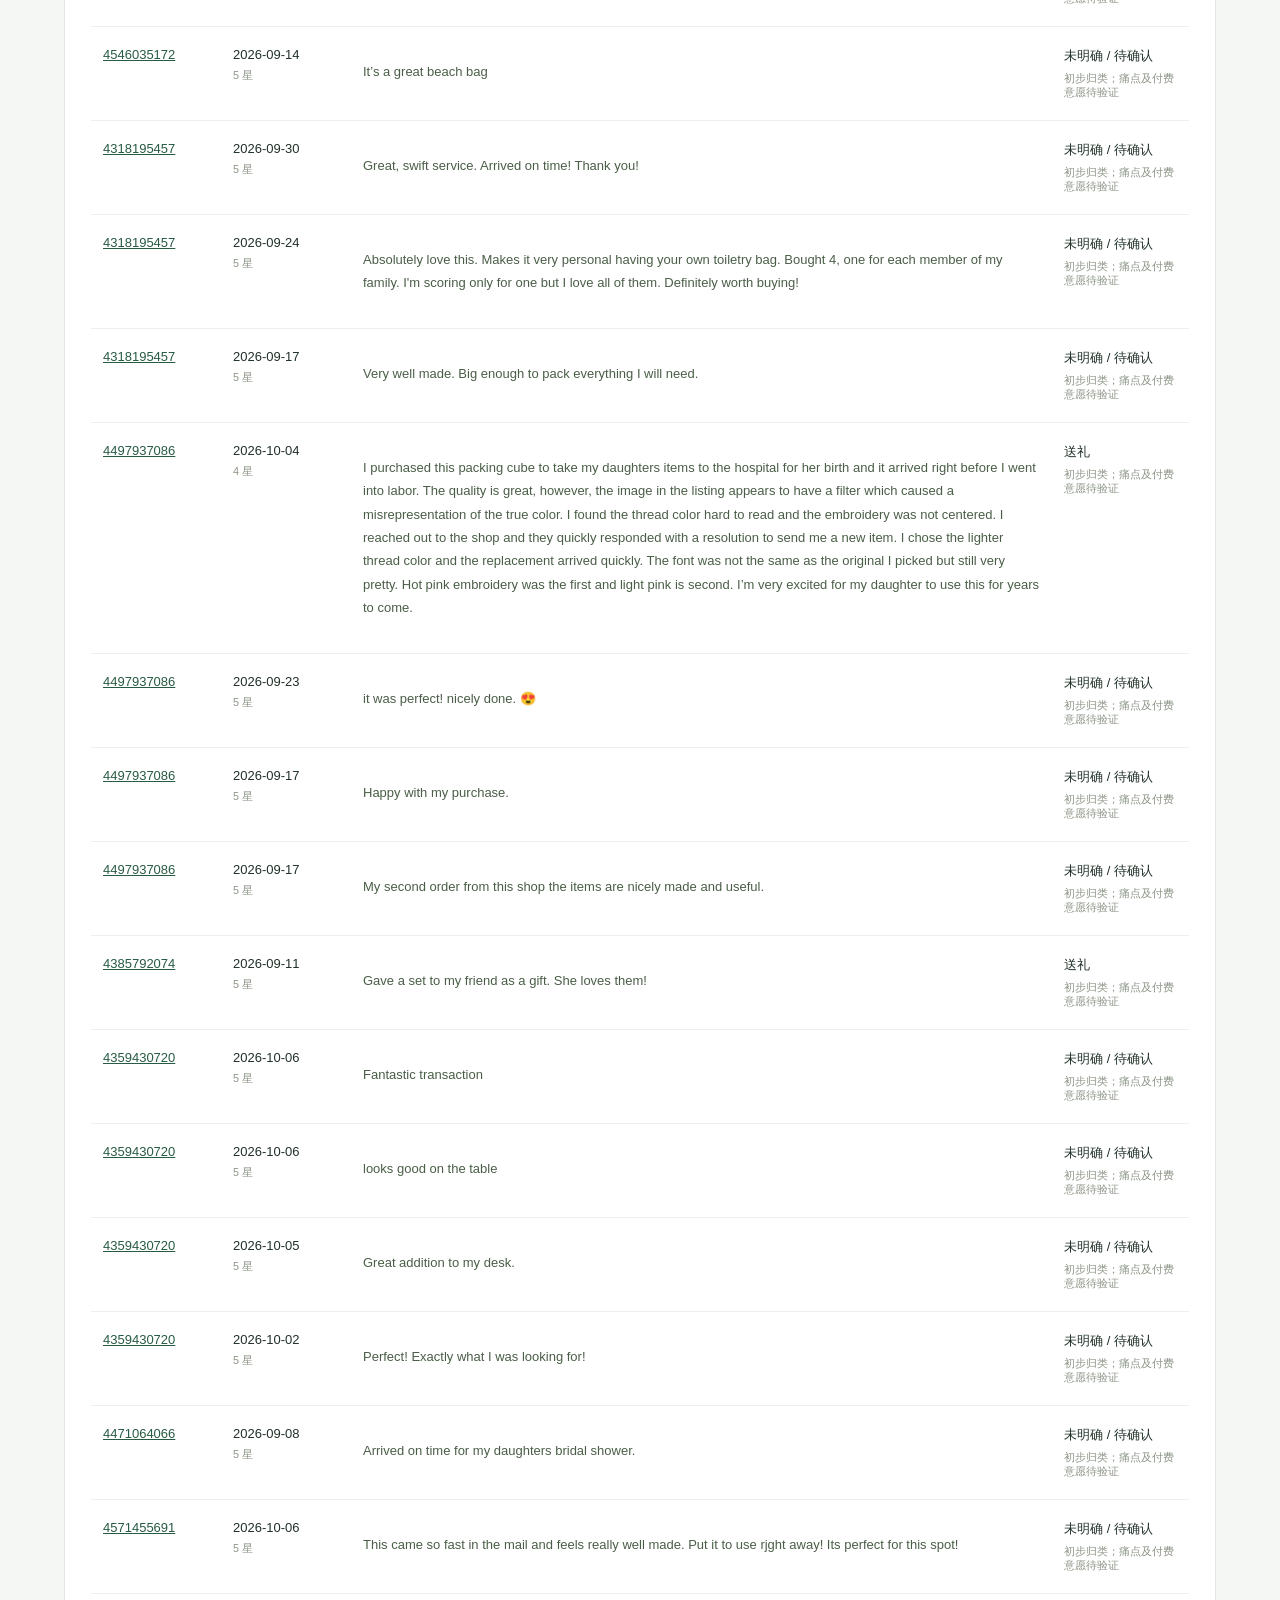
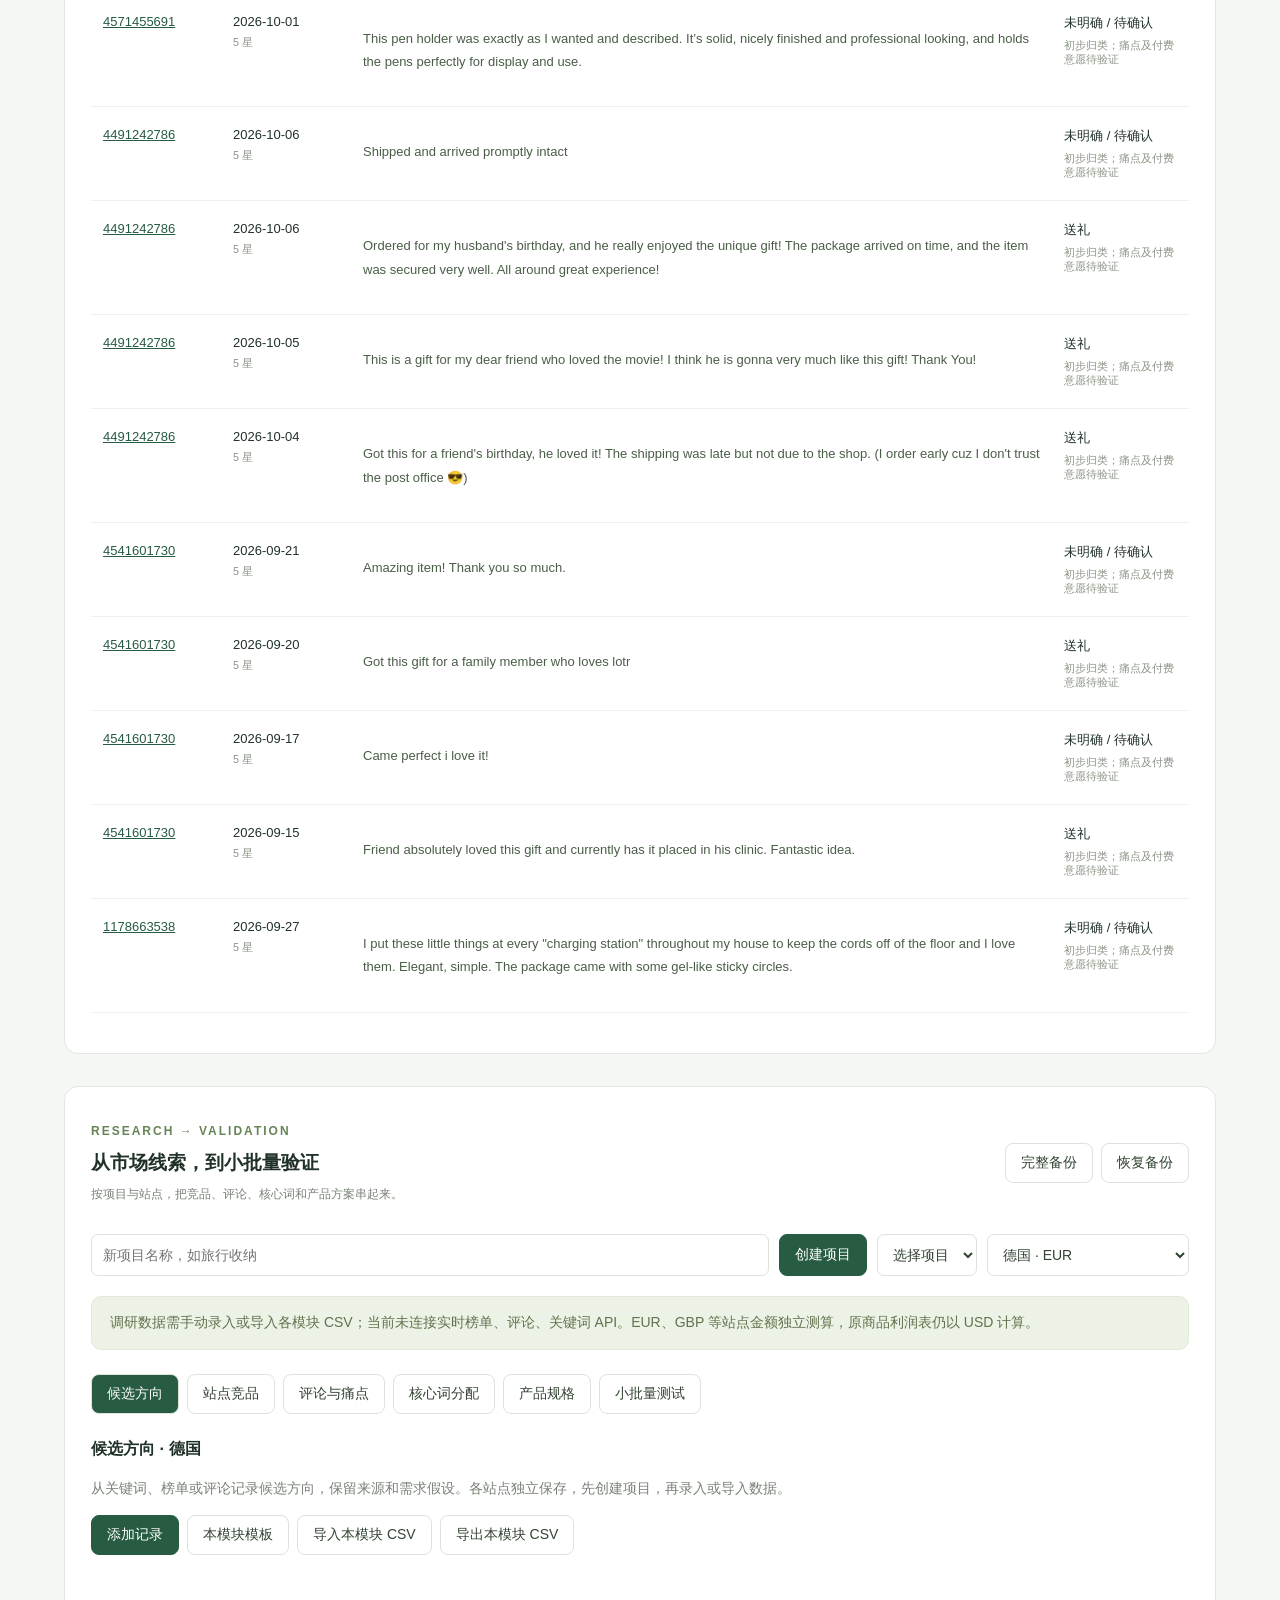
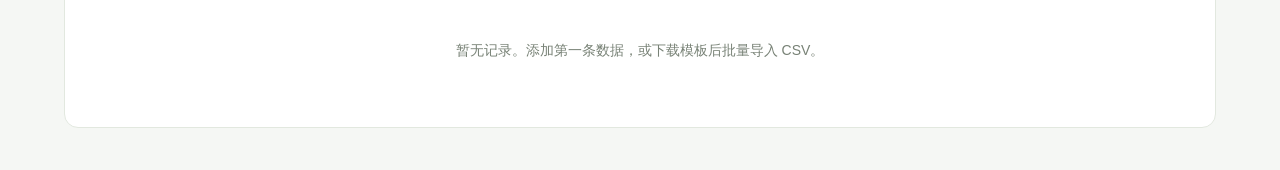
==== commit 6c620364: "Expand recent free samples to five everyday product categories" ====
--- a/index.html
+++ b/index.html
@@ -7,7 +7,7 @@
 <div class="filters"><input id="search" placeholder="搜索商品或品类" aria-label="搜索商品或品类"><select id="filter" aria-label="筛选建议"><option value="">全部建议</option><option>优先验证</option><option>谨慎验证</option><option>暂缓</option></select><select id="sort" aria-label="排序"><option value="margin">利润率从高到低</option><option value="monthly">预计月利润从高到低</option><option value="profit">单件利润从高到低</option></select></div>
 <div class="table-wrap"><table><thead><tr><th>商品 / 品类</th><th>售价</th><th>单件成本</th><th>单件利润</th><th>利润率</th><th>预计月利润</th><th>竞争</th><th>建议</th><th>操作</th></tr></thead><tbody id="rows"></tbody></table></div><p id="empty" hidden>没有匹配的商品，添加商品或调整筛选条件。</p></section>
 <section class="method"><h3>如何看待选品建议？</h3><p>利润率 ≥ 25% 且竞争不高：优先验证；单件亏损或不盈利：暂缓；其他情况：谨慎验证。阈值仅用于初步筛选。</p><p>利润 = 售价 − 采购与头程换算 − 履约 − 其他固定费用 − 售价 ×（佣金 + 广告 + 退货损耗 + 税费）。税费和退货损耗采用售价比例估算，请按站点实际情况填写。</p><p>数据保存在当前浏览器。清理浏览器数据会丢失记录，请定期导出 CSV 备份；CSV 可使用 Excel 打开。</p></section>
-<section class="research-workspace" id="recent-data"><div class="toolbar"><div><p class="eyebrow">FREE PUBLIC DATA · RECENT MONTH</p><h2>最近一个月 · Etsy 桌面收纳</h2><p id="recent-summary">正在加载采集结果…</p></div><button id="recent-import" class="primary" disabled>载入近期评论项目</button></div><div class="notice">真实公开页面样本。评论按发布日期筛选；商品与价格是当前快照。当前样本评论均为 5 星，不能据此推断差评、整体满意度或付费意愿。近期评论不等于近期销量。</div><details><summary>查看数据范围与限制</summary><ul id="recent-limits"></ul></details><h3>商品当前快照 · 每条可打开来源</h3><div class="table-wrap"><table><thead><tr><th>商品 / 来源</th><th>当前价格</th><th>可见近期评论数</th><th>月销量</th><th>广告 CPC</th></tr></thead><tbody id="recent-products"></tbody></table></div><h3>最近一个月的评论原文</h3><div class="filters"><input id="recent-search" aria-label="搜索近期评论" placeholder="搜索原文、商品编号或场景"></div><p id="recent-review-count"></p><div class="table-wrap"><table><thead><tr><th>来源商品</th><th>评论日期 / 星级</th><th>评论原文</th><th>场景线索</th></tr></thead><tbody id="recent-reviews"></tbody></table></div><p id="recent-status" role="status"></p></section>
+<section class="research-workspace" id="recent-data"><div class="toolbar"><div><p class="eyebrow">FREE PUBLIC DATA · RECENT MONTH</p><h2>最近一个月 · 普通收纳与旅行用品</h2><p id="recent-summary">正在加载采集结果…</p></div><button id="recent-import" class="primary" disabled>载入近期评论项目</button></div><div class="notice">真实公开页面样本。评论按发布日期筛选；商品与价格是当前快照。品类仅初筛，资质仍待核实。页面展示的评论可能有偏差，不能据此推断整体满意度或付费意愿。近期评论不等于近期销量。</div><details><summary>查看数据范围与限制</summary><ul id="recent-limits"></ul></details><h3>商品当前快照 · 每条可打开来源</h3><div class="table-wrap"><table><thead><tr><th>商品 / 来源</th><th>当前价格</th><th>可见近期评论数</th><th>月销量</th><th>广告 CPC</th></tr></thead><tbody id="recent-products"></tbody></table></div><h3>最近一个月的评论原文</h3><div class="filters"><input id="recent-search" aria-label="搜索近期评论" placeholder="搜索原文、商品编号或场景"></div><p id="recent-review-count"></p><div class="table-wrap"><table><thead><tr><th>来源商品</th><th>评论日期 / 星级</th><th>评论原文</th><th>场景线索</th></tr></thead><tbody id="recent-reviews"></tbody></table></div><p id="recent-status" role="status"></p></section>
 <section class="research-workspace" id="research-workspace"><div class="toolbar"><div><p class="eyebrow">RESEARCH → VALIDATION</p><h2>从市场线索，到小批量验证</h2><p>按项目与站点，把竞品、评论、核心词和产品方案串起来。</p></div><div class="actions"><button id="research-backup">完整备份</button><button id="research-restore">恢复备份</button><input id="backup-file" type="file" accept=".json" hidden></div></div>
 <div class="project-bar"><input id="project-name" placeholder="新项目名称，如旅行收纳" aria-label="新项目名称"><button id="project-create" class="primary">创建项目</button><select id="research-project" aria-label="选择调研项目"></select><select id="research-site" aria-label="目标站点"></select></div>
 <div class="notice">调研数据需手动录入或导入各模块 CSV；当前未连接实时榜单、评论、关键词 API。EUR、GBP 等站点金额独立测算，原商品利润表仍以 USD 计算。</div>
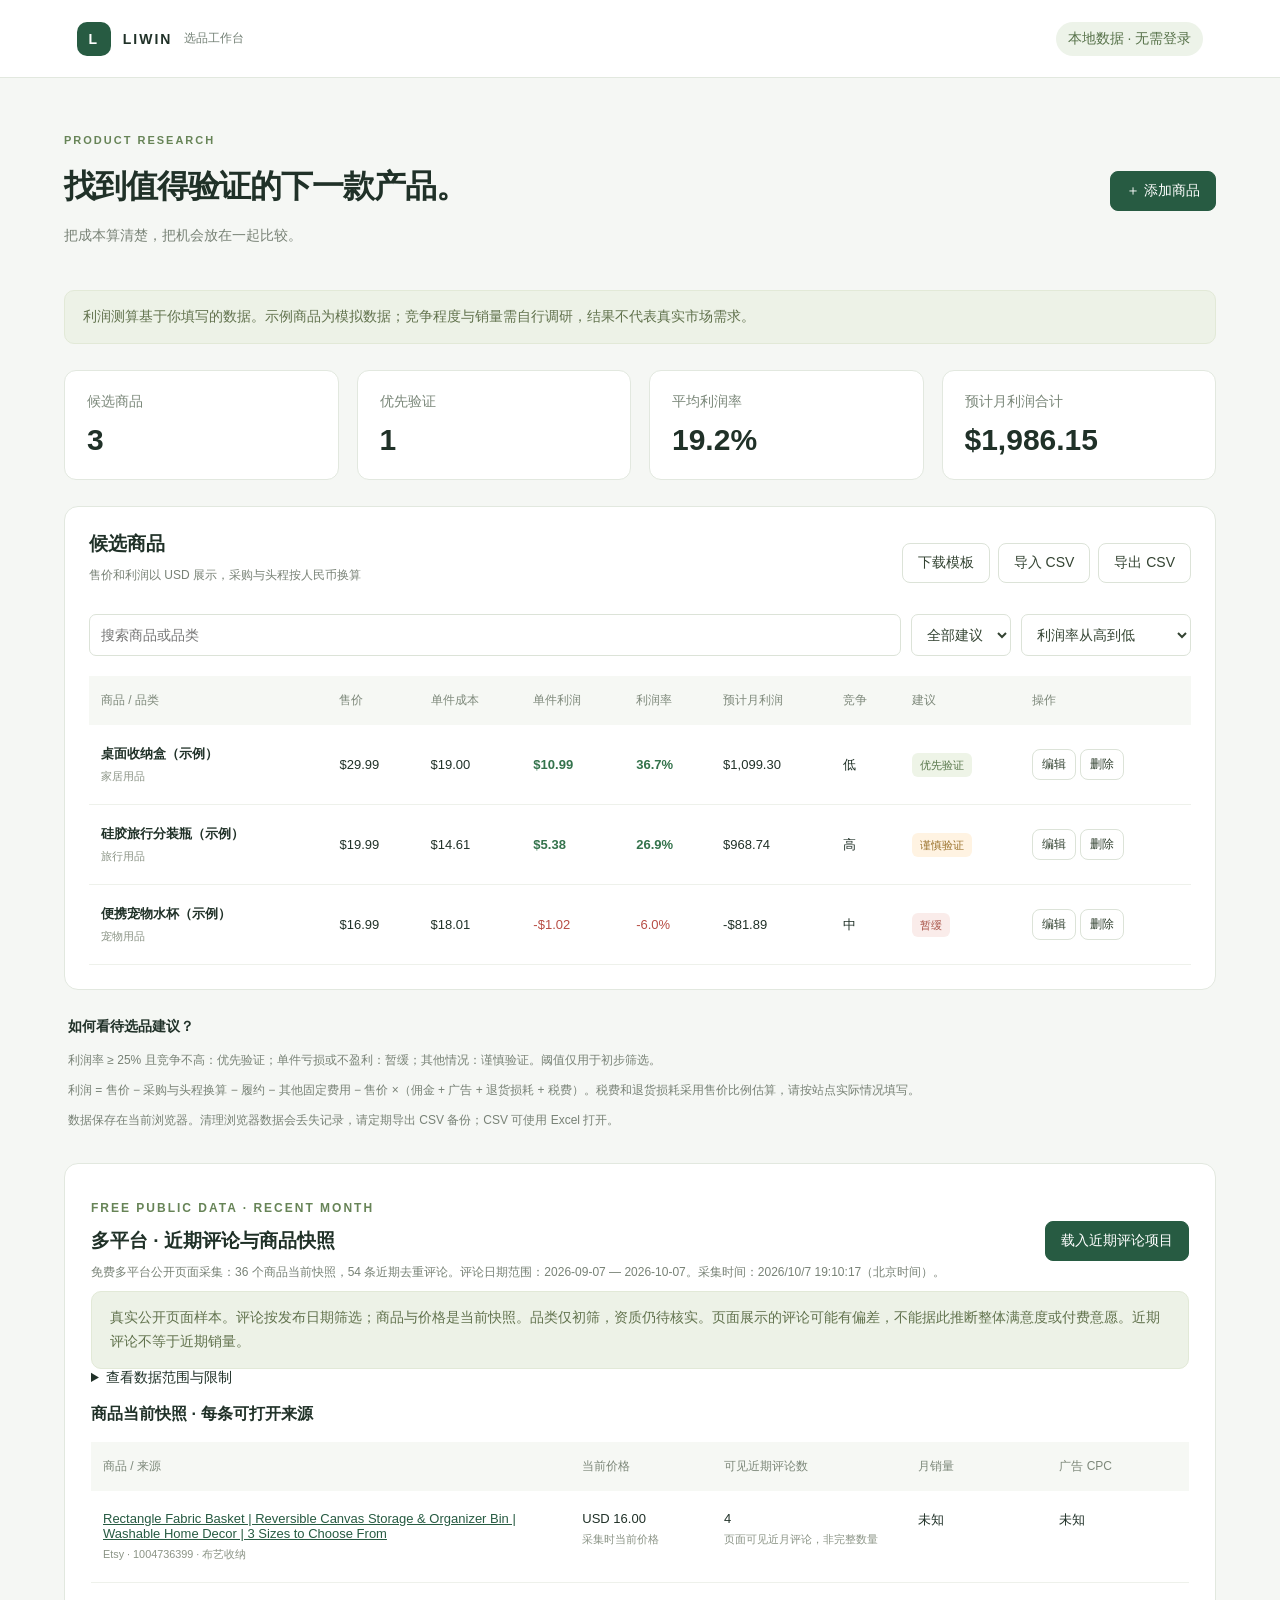
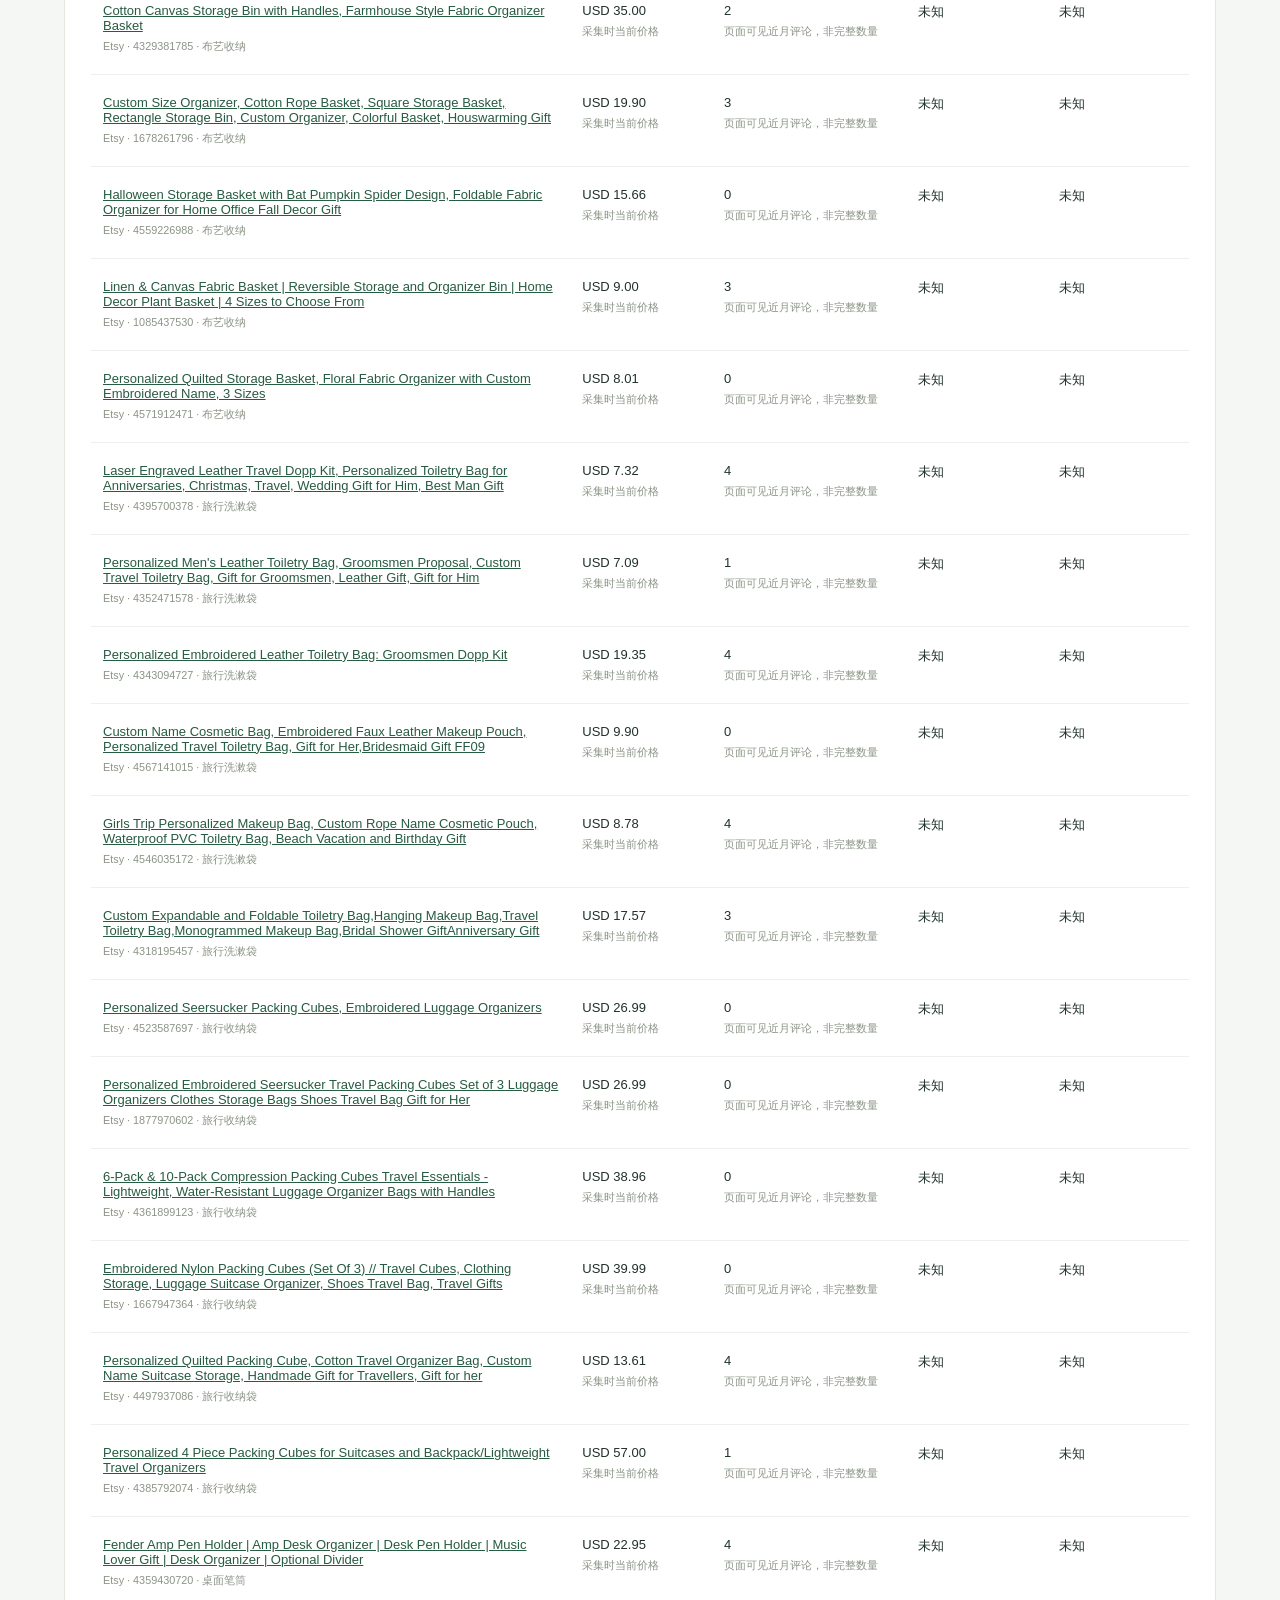
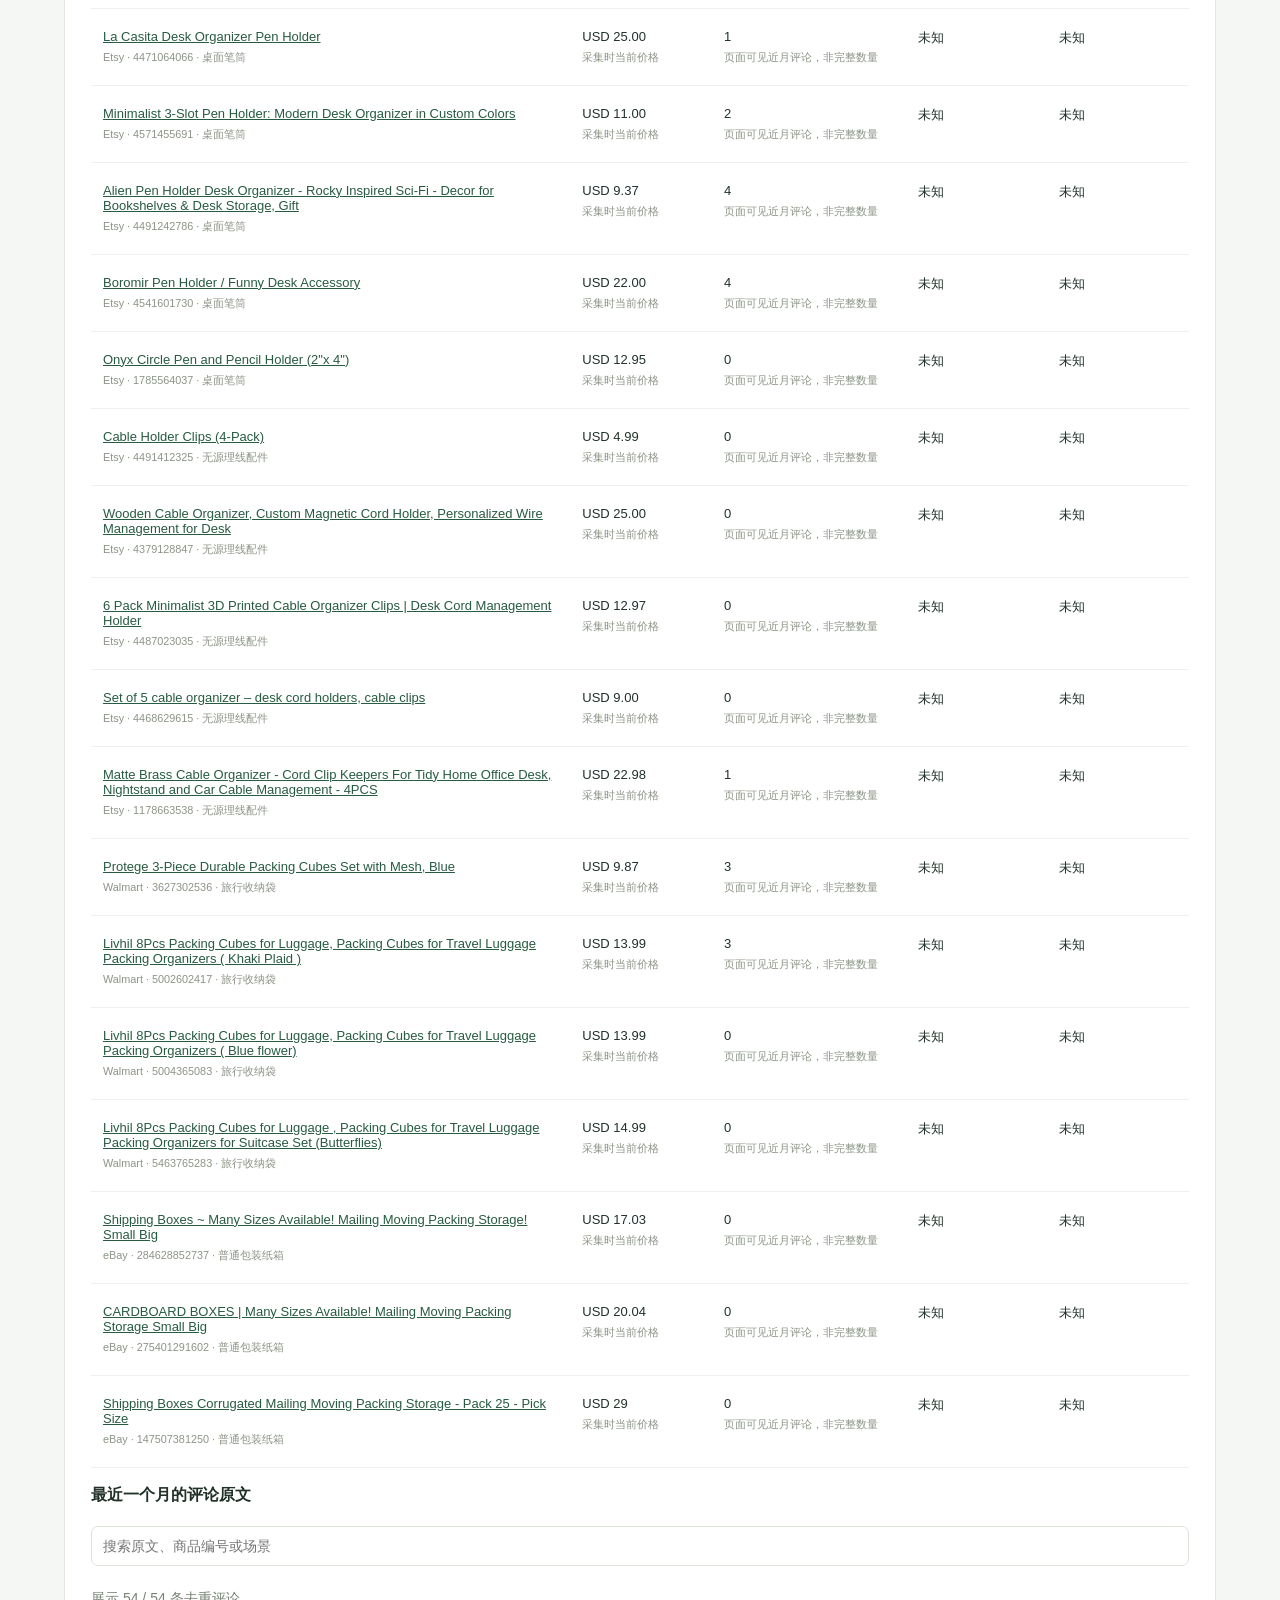
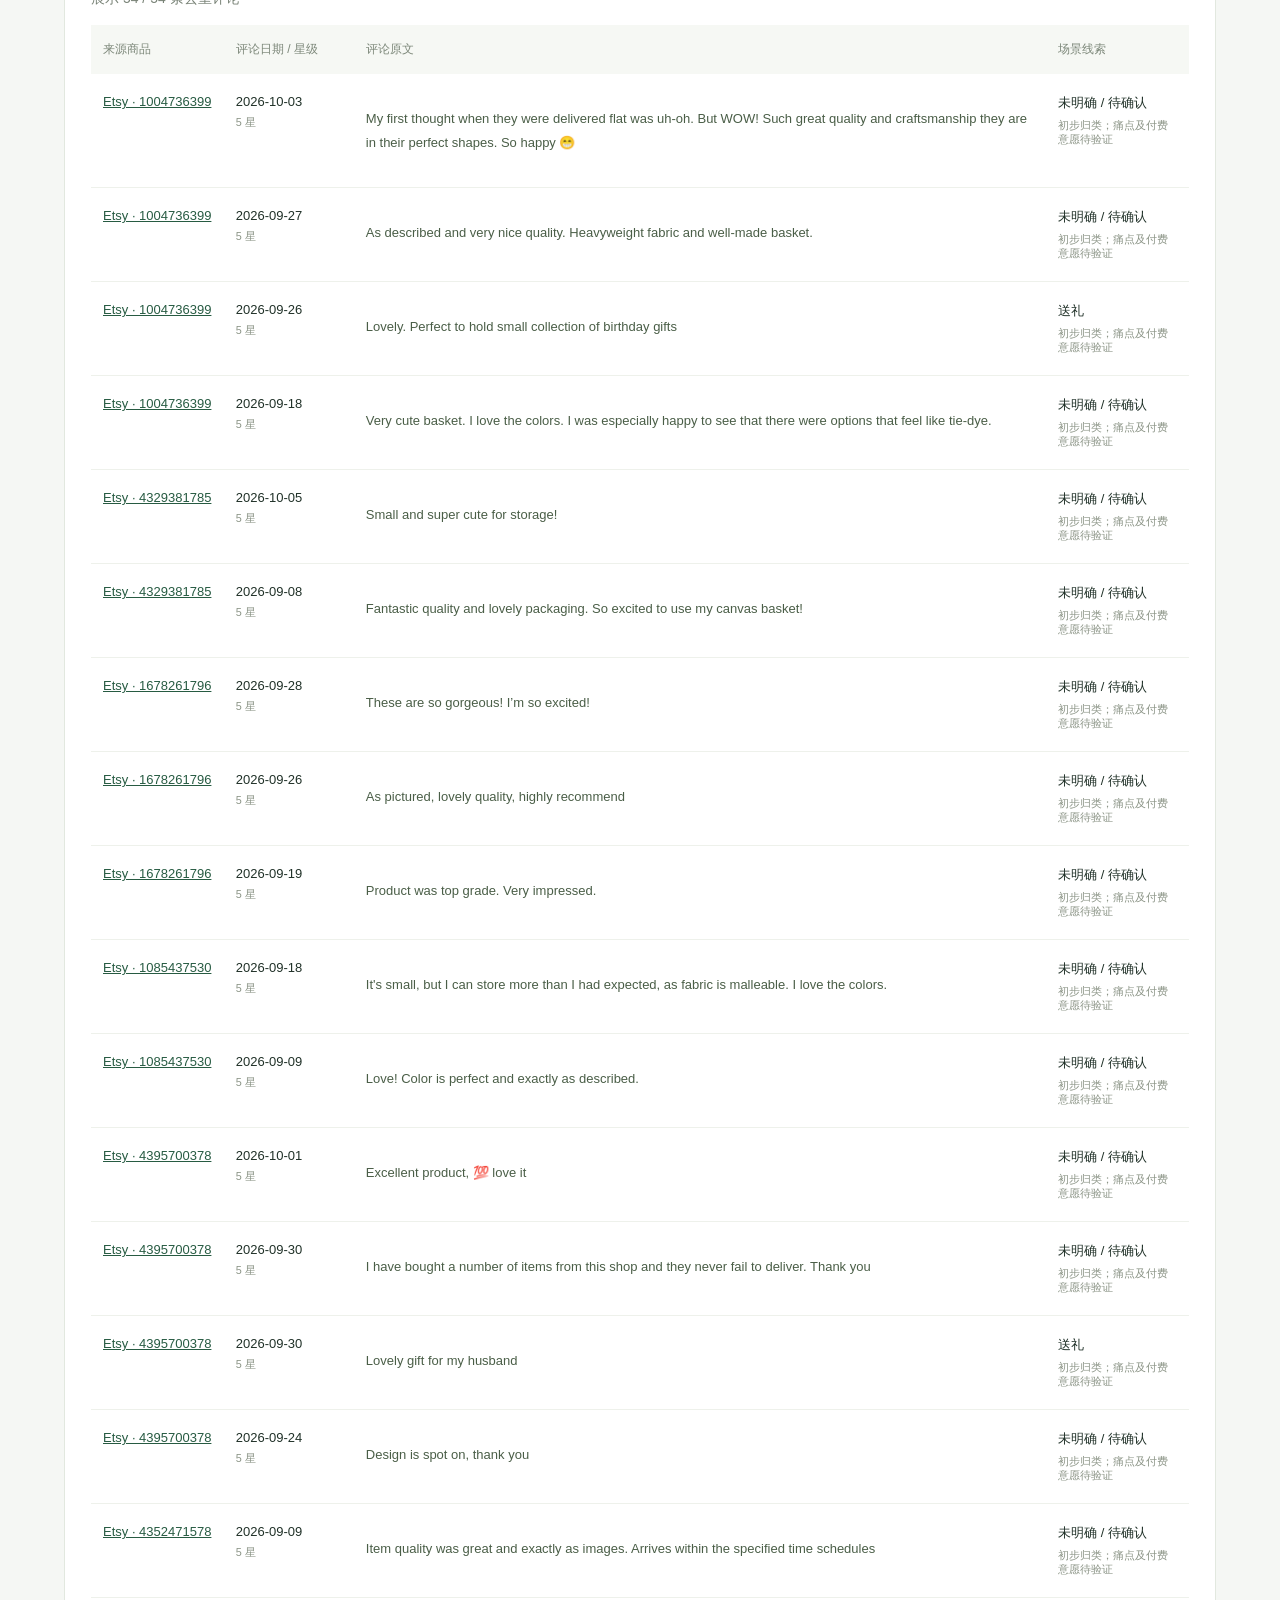
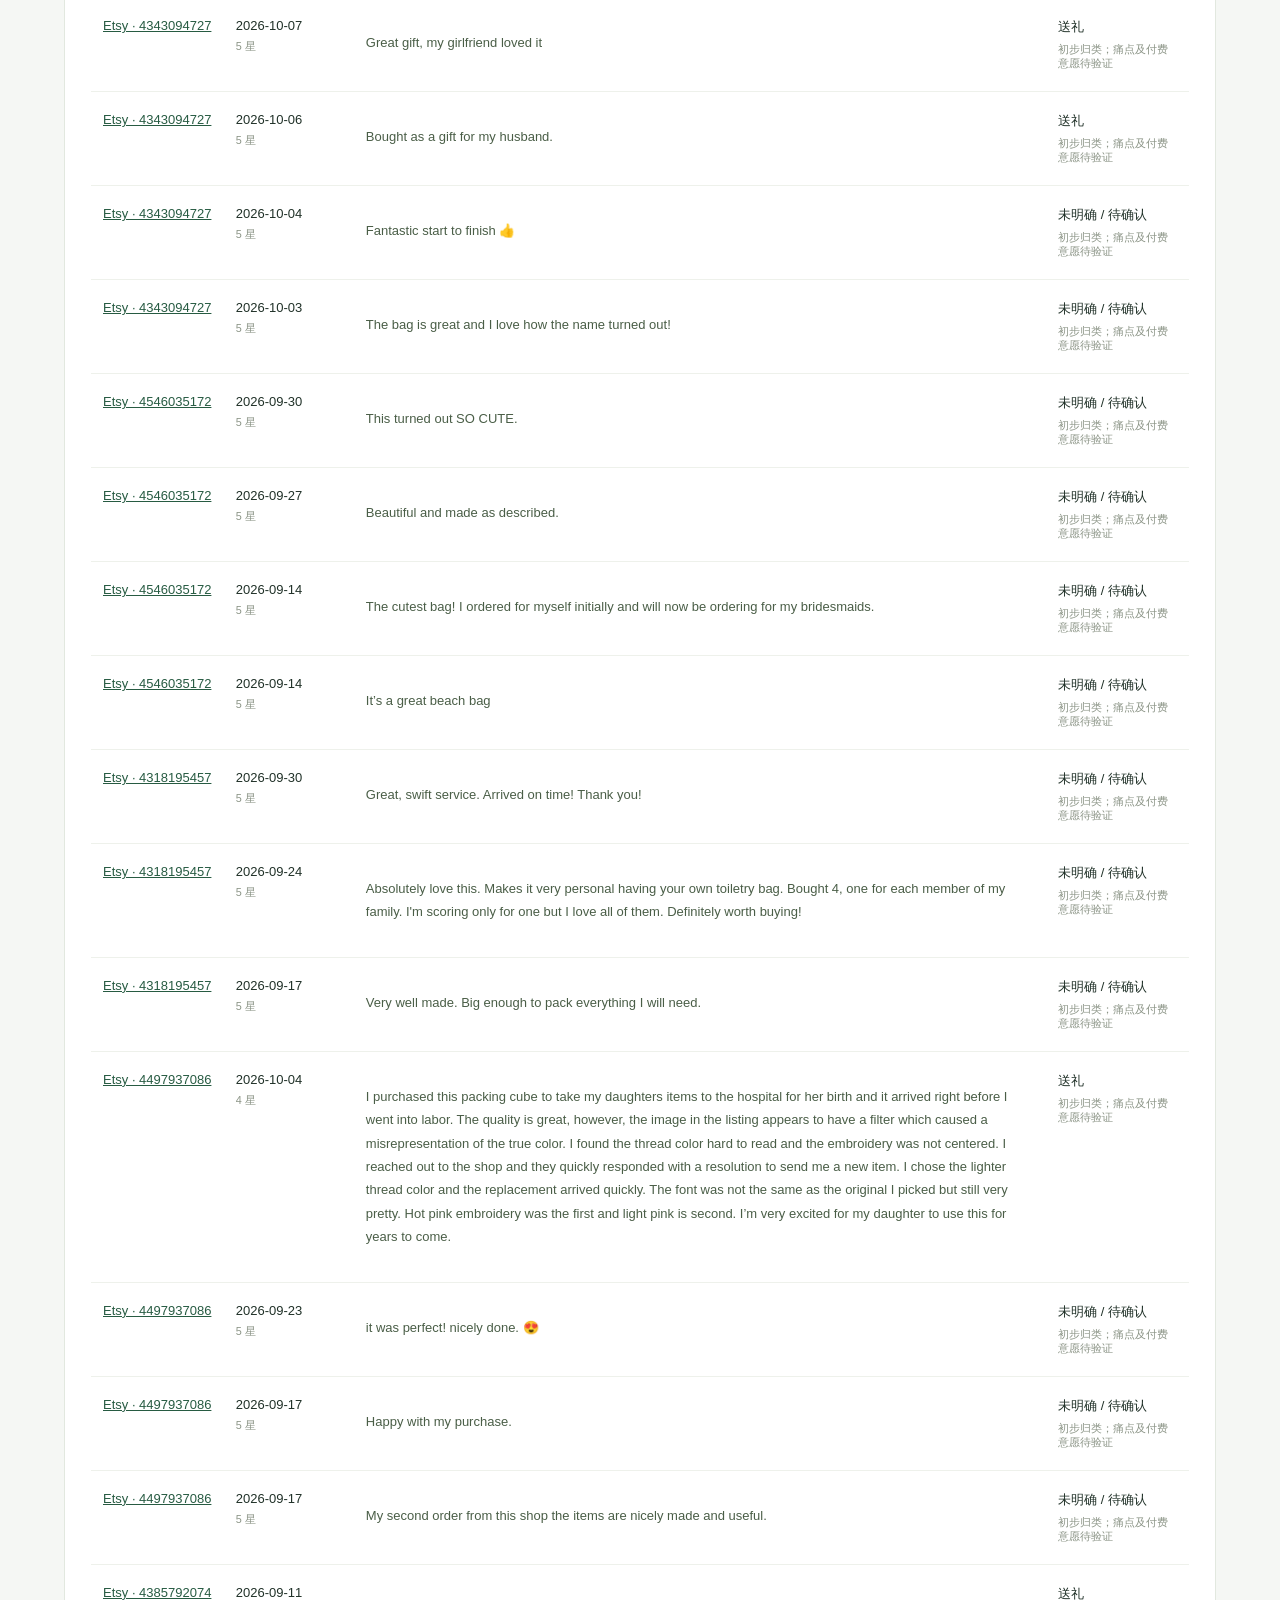
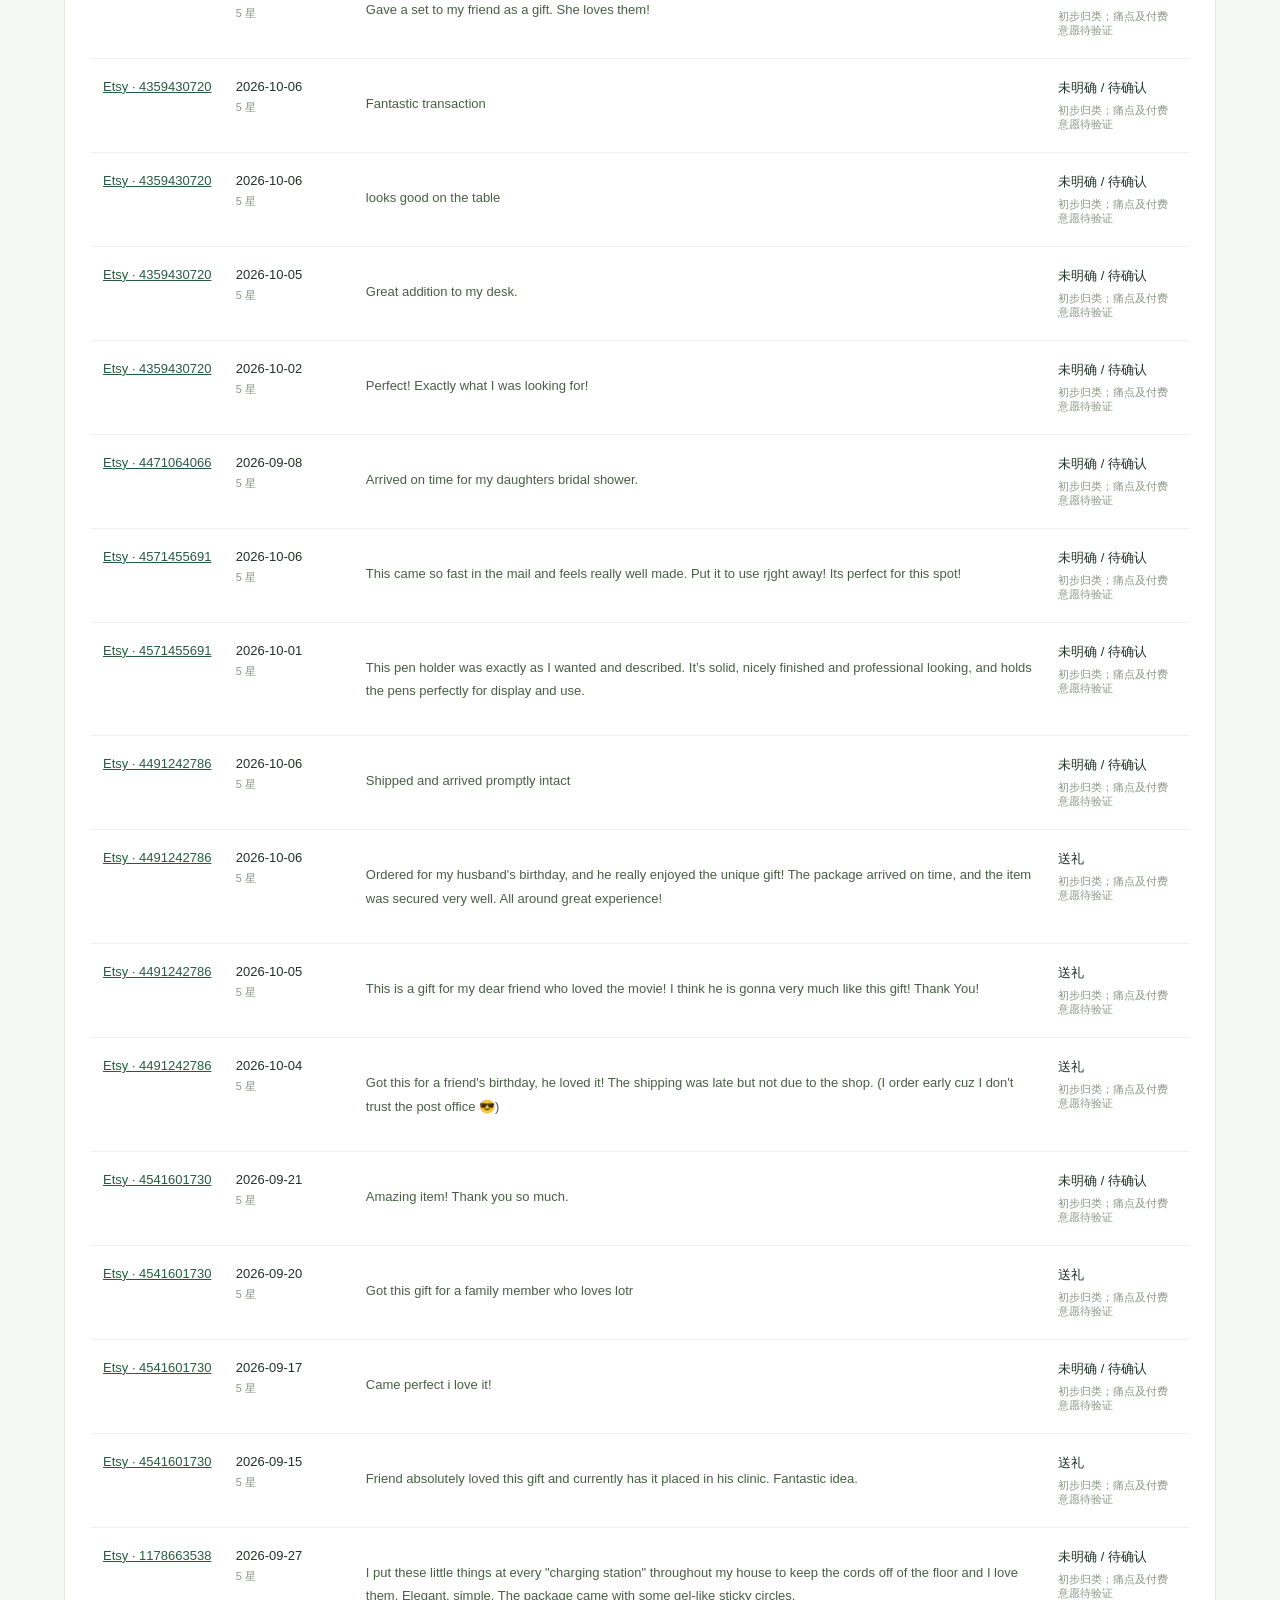
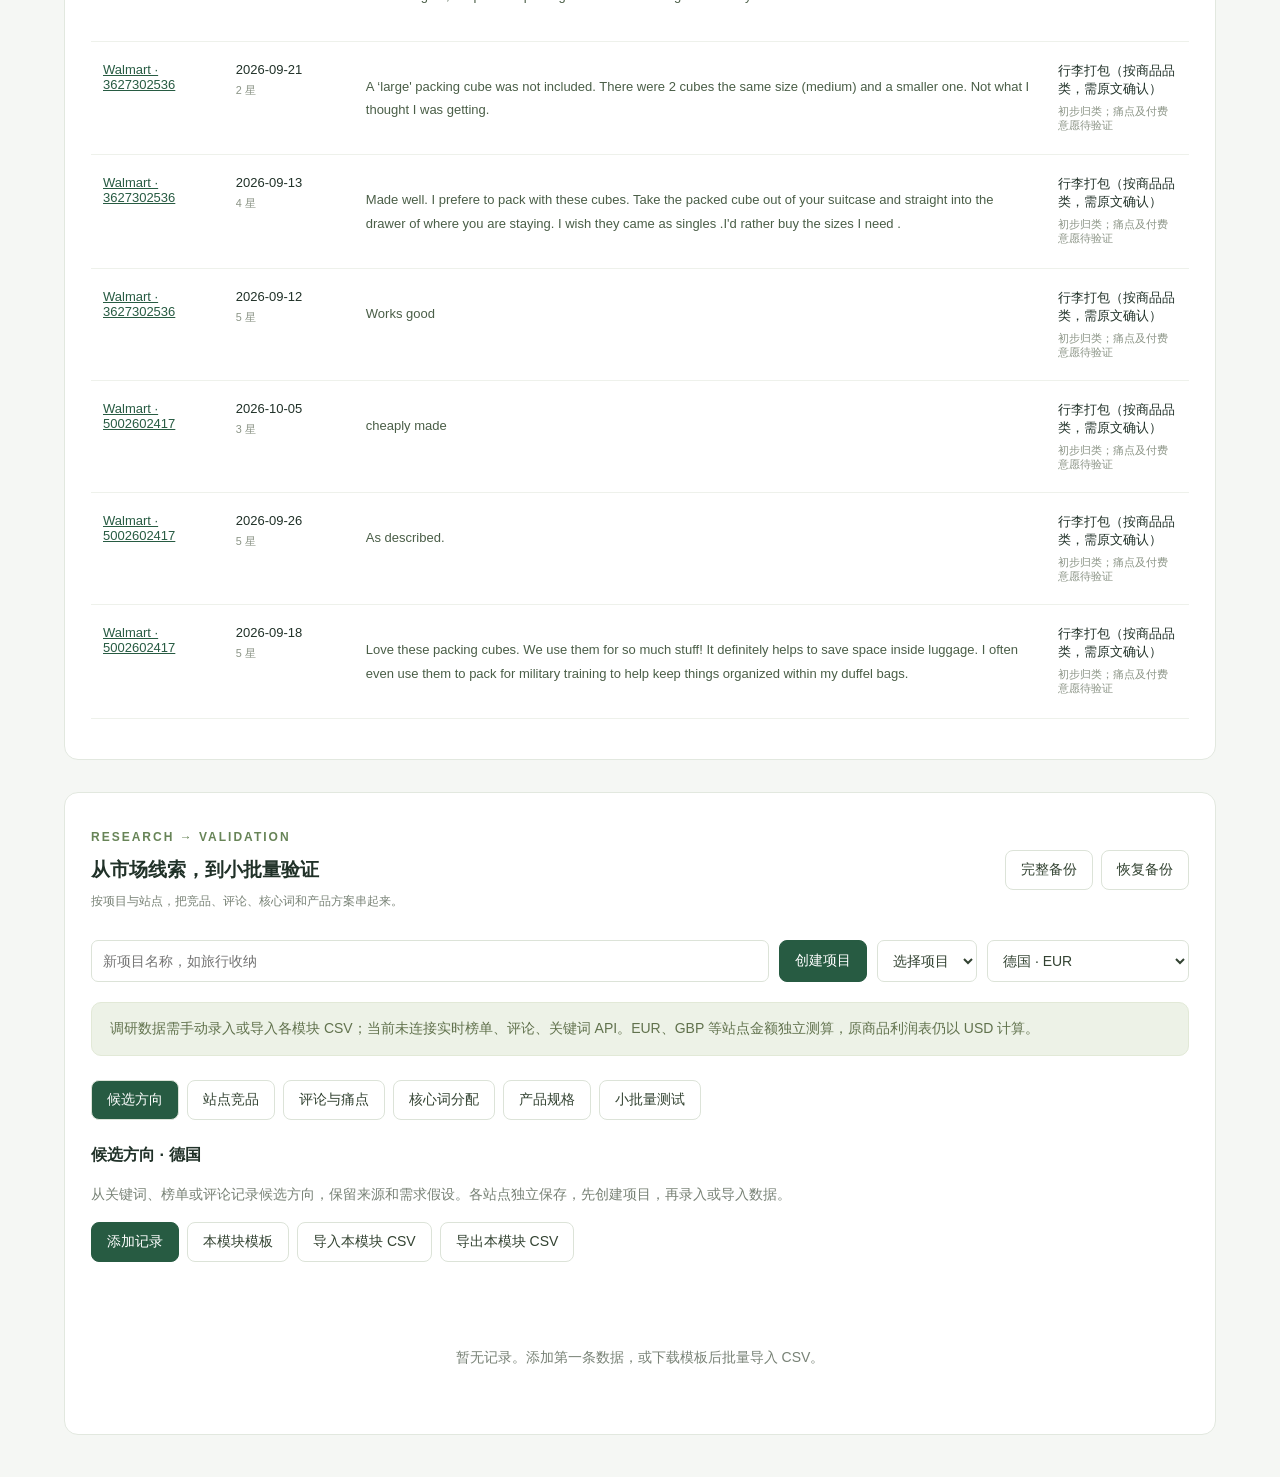
==== commit 1a941c8f: "Add Walmart recent reviews and eBay snapshots with separate platform provenance" ====
--- a/index.html
+++ b/index.html
@@ -7,7 +7,7 @@
 <div class="filters"><input id="search" placeholder="搜索商品或品类" aria-label="搜索商品或品类"><select id="filter" aria-label="筛选建议"><option value="">全部建议</option><option>优先验证</option><option>谨慎验证</option><option>暂缓</option></select><select id="sort" aria-label="排序"><option value="margin">利润率从高到低</option><option value="monthly">预计月利润从高到低</option><option value="profit">单件利润从高到低</option></select></div>
 <div class="table-wrap"><table><thead><tr><th>商品 / 品类</th><th>售价</th><th>单件成本</th><th>单件利润</th><th>利润率</th><th>预计月利润</th><th>竞争</th><th>建议</th><th>操作</th></tr></thead><tbody id="rows"></tbody></table></div><p id="empty" hidden>没有匹配的商品，添加商品或调整筛选条件。</p></section>
 <section class="method"><h3>如何看待选品建议？</h3><p>利润率 ≥ 25% 且竞争不高：优先验证；单件亏损或不盈利：暂缓；其他情况：谨慎验证。阈值仅用于初步筛选。</p><p>利润 = 售价 − 采购与头程换算 − 履约 − 其他固定费用 − 售价 ×（佣金 + 广告 + 退货损耗 + 税费）。税费和退货损耗采用售价比例估算，请按站点实际情况填写。</p><p>数据保存在当前浏览器。清理浏览器数据会丢失记录，请定期导出 CSV 备份；CSV 可使用 Excel 打开。</p></section>
-<section class="research-workspace" id="recent-data"><div class="toolbar"><div><p class="eyebrow">FREE PUBLIC DATA · RECENT MONTH</p><h2>最近一个月 · 普通收纳与旅行用品</h2><p id="recent-summary">正在加载采集结果…</p></div><button id="recent-import" class="primary" disabled>载入近期评论项目</button></div><div class="notice">真实公开页面样本。评论按发布日期筛选；商品与价格是当前快照。品类仅初筛，资质仍待核实。页面展示的评论可能有偏差，不能据此推断整体满意度或付费意愿。近期评论不等于近期销量。</div><details><summary>查看数据范围与限制</summary><ul id="recent-limits"></ul></details><h3>商品当前快照 · 每条可打开来源</h3><div class="table-wrap"><table><thead><tr><th>商品 / 来源</th><th>当前价格</th><th>可见近期评论数</th><th>月销量</th><th>广告 CPC</th></tr></thead><tbody id="recent-products"></tbody></table></div><h3>最近一个月的评论原文</h3><div class="filters"><input id="recent-search" aria-label="搜索近期评论" placeholder="搜索原文、商品编号或场景"></div><p id="recent-review-count"></p><div class="table-wrap"><table><thead><tr><th>来源商品</th><th>评论日期 / 星级</th><th>评论原文</th><th>场景线索</th></tr></thead><tbody id="recent-reviews"></tbody></table></div><p id="recent-status" role="status"></p></section>
+<section class="research-workspace" id="recent-data"><div class="toolbar"><div><p class="eyebrow">FREE PUBLIC DATA · RECENT MONTH</p><h2>多平台 · 近期评论与商品快照</h2><p id="recent-summary">正在加载采集结果…</p></div><button id="recent-import" class="primary" disabled>载入近期评论项目</button></div><div class="notice">真实公开页面样本。评论按发布日期筛选；商品与价格是当前快照。品类仅初筛，资质仍待核实。页面展示的评论可能有偏差，不能据此推断整体满意度或付费意愿。近期评论不等于近期销量。</div><details><summary>查看数据范围与限制</summary><ul id="recent-limits"></ul></details><h3>商品当前快照 · 每条可打开来源</h3><div class="table-wrap"><table><thead><tr><th>商品 / 来源</th><th>当前价格</th><th>可见近期评论数</th><th>月销量</th><th>广告 CPC</th></tr></thead><tbody id="recent-products"></tbody></table></div><h3>最近一个月的评论原文</h3><div class="filters"><input id="recent-search" aria-label="搜索近期评论" placeholder="搜索原文、商品编号或场景"></div><p id="recent-review-count"></p><div class="table-wrap"><table><thead><tr><th>来源商品</th><th>评论日期 / 星级</th><th>评论原文</th><th>场景线索</th></tr></thead><tbody id="recent-reviews"></tbody></table></div><p id="recent-status" role="status"></p></section>
 <section class="research-workspace" id="research-workspace"><div class="toolbar"><div><p class="eyebrow">RESEARCH → VALIDATION</p><h2>从市场线索，到小批量验证</h2><p>按项目与站点，把竞品、评论、核心词和产品方案串起来。</p></div><div class="actions"><button id="research-backup">完整备份</button><button id="research-restore">恢复备份</button><input id="backup-file" type="file" accept=".json" hidden></div></div>
 <div class="project-bar"><input id="project-name" placeholder="新项目名称，如旅行收纳" aria-label="新项目名称"><button id="project-create" class="primary">创建项目</button><select id="research-project" aria-label="选择调研项目"></select><select id="research-site" aria-label="目标站点"></select></div>
 <div class="notice">调研数据需手动录入或导入各模块 CSV；当前未连接实时榜单、评论、关键词 API。EUR、GBP 等站点金额独立测算，原商品利润表仍以 USD 计算。</div>
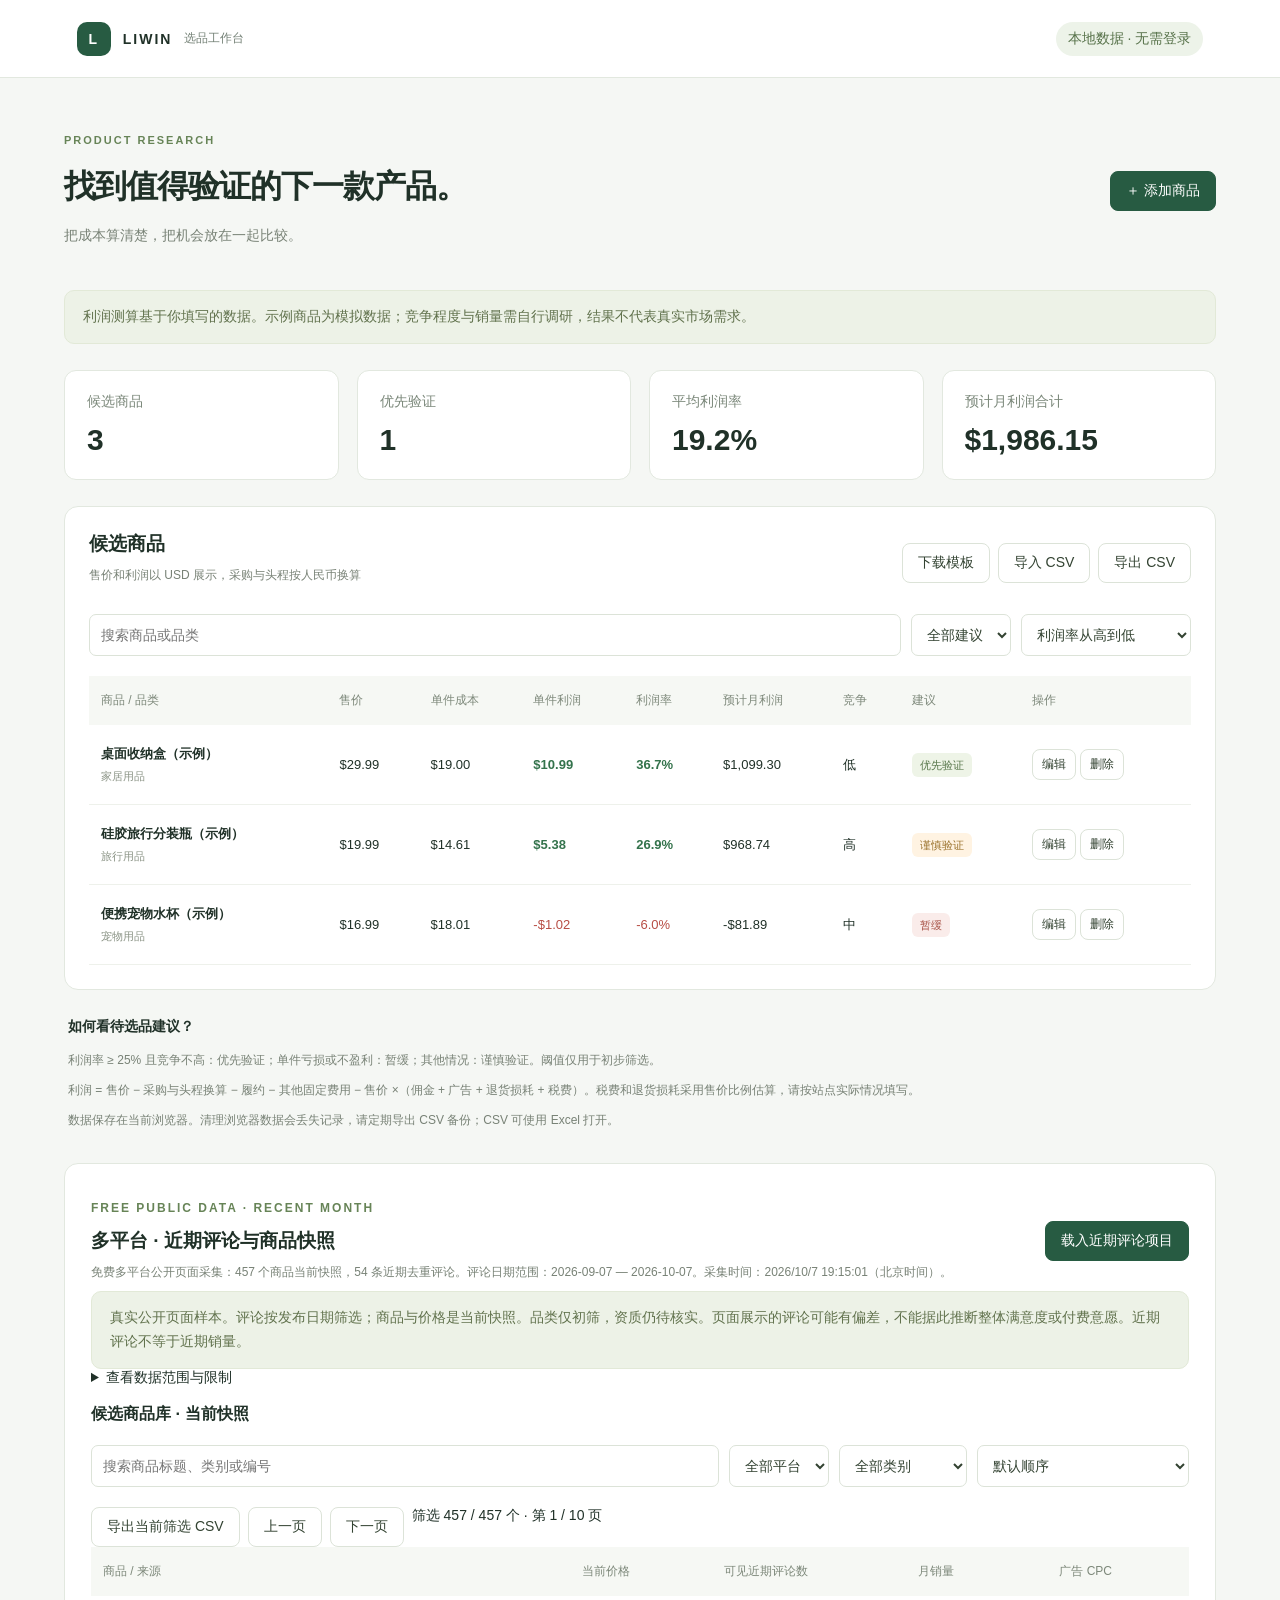
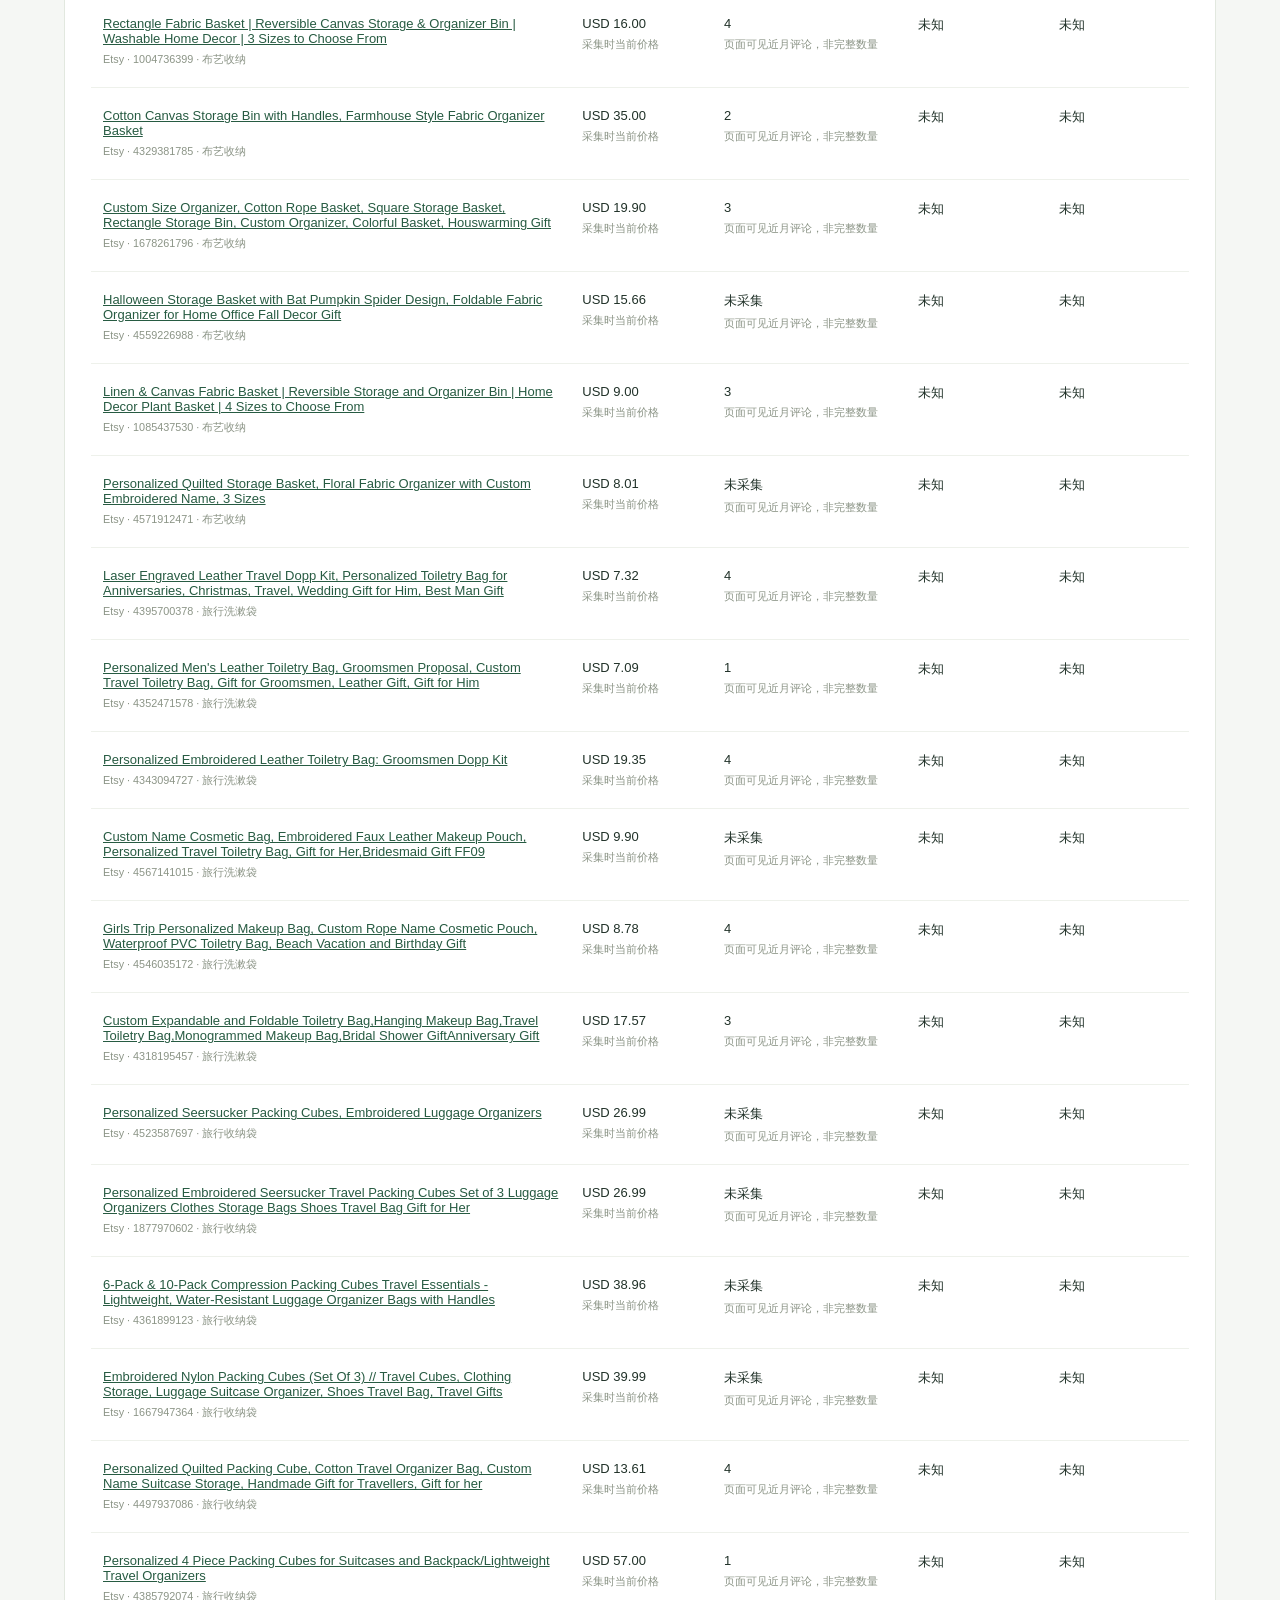
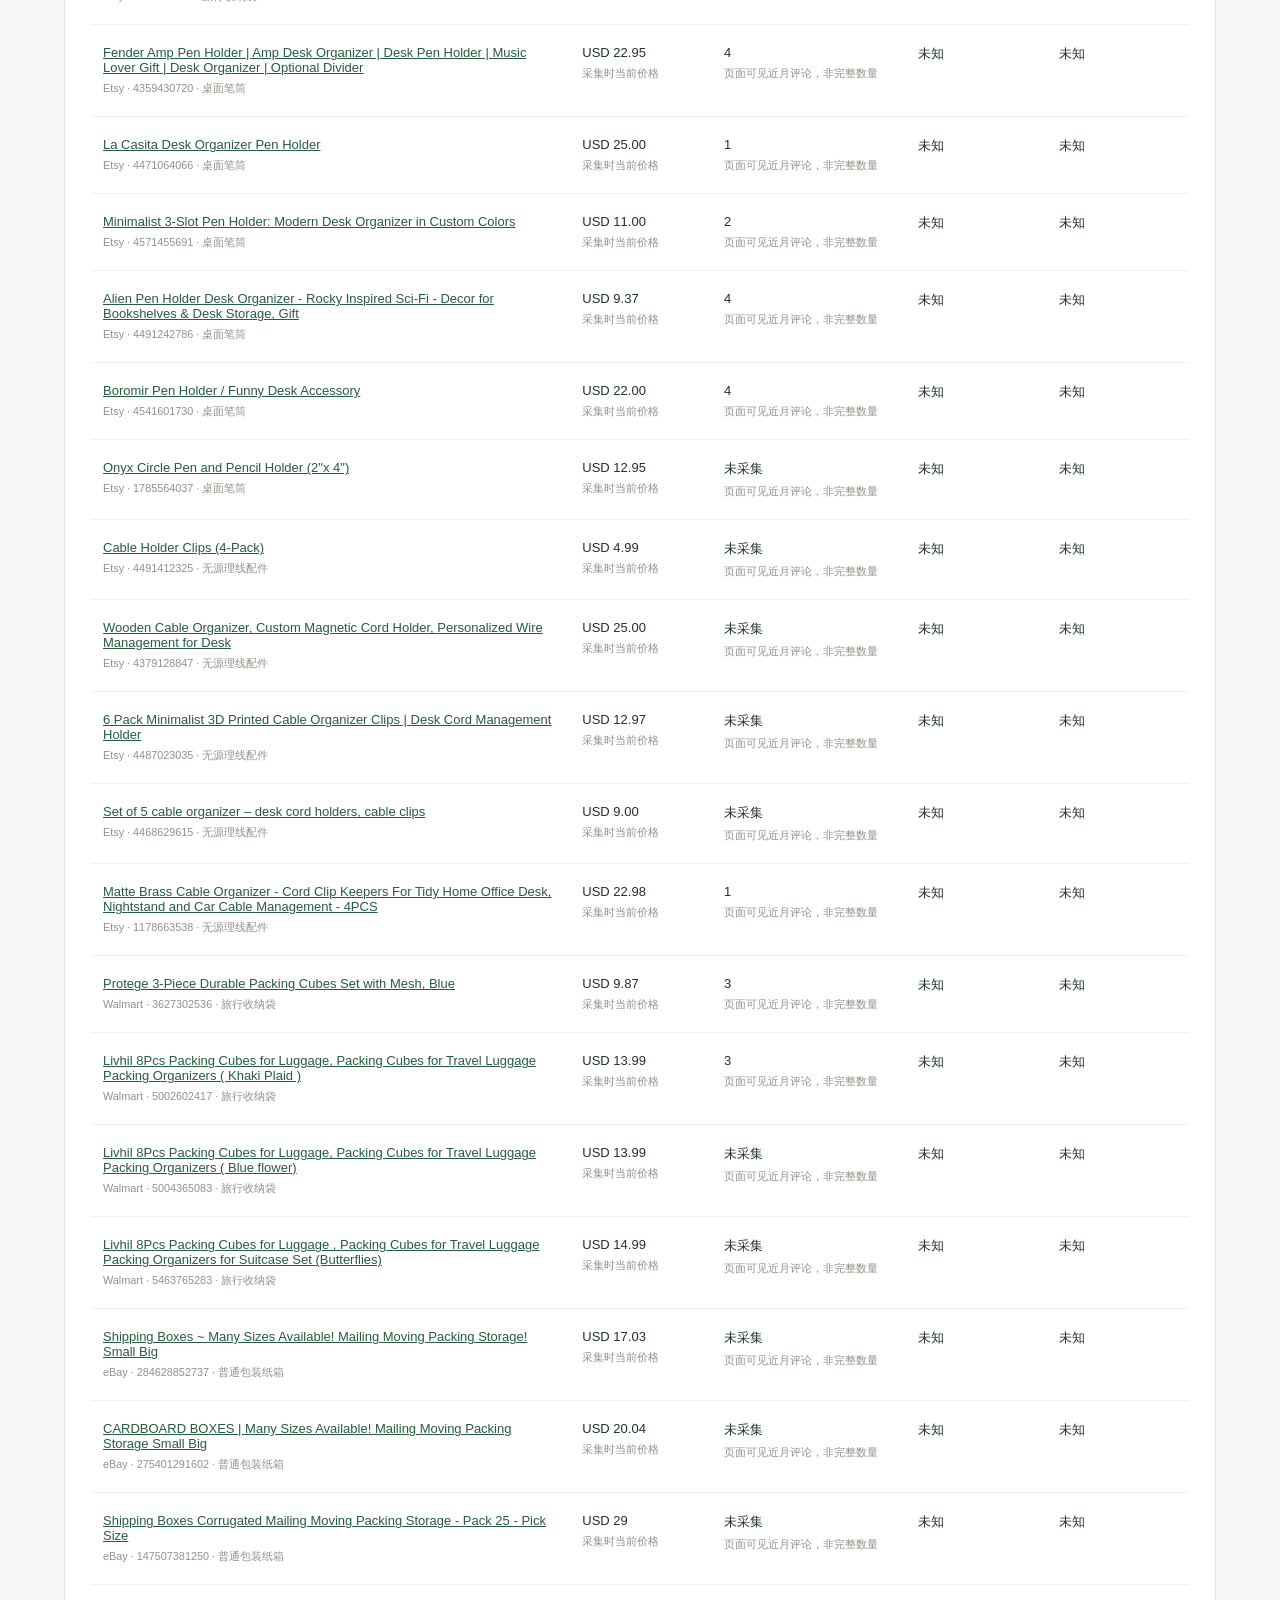
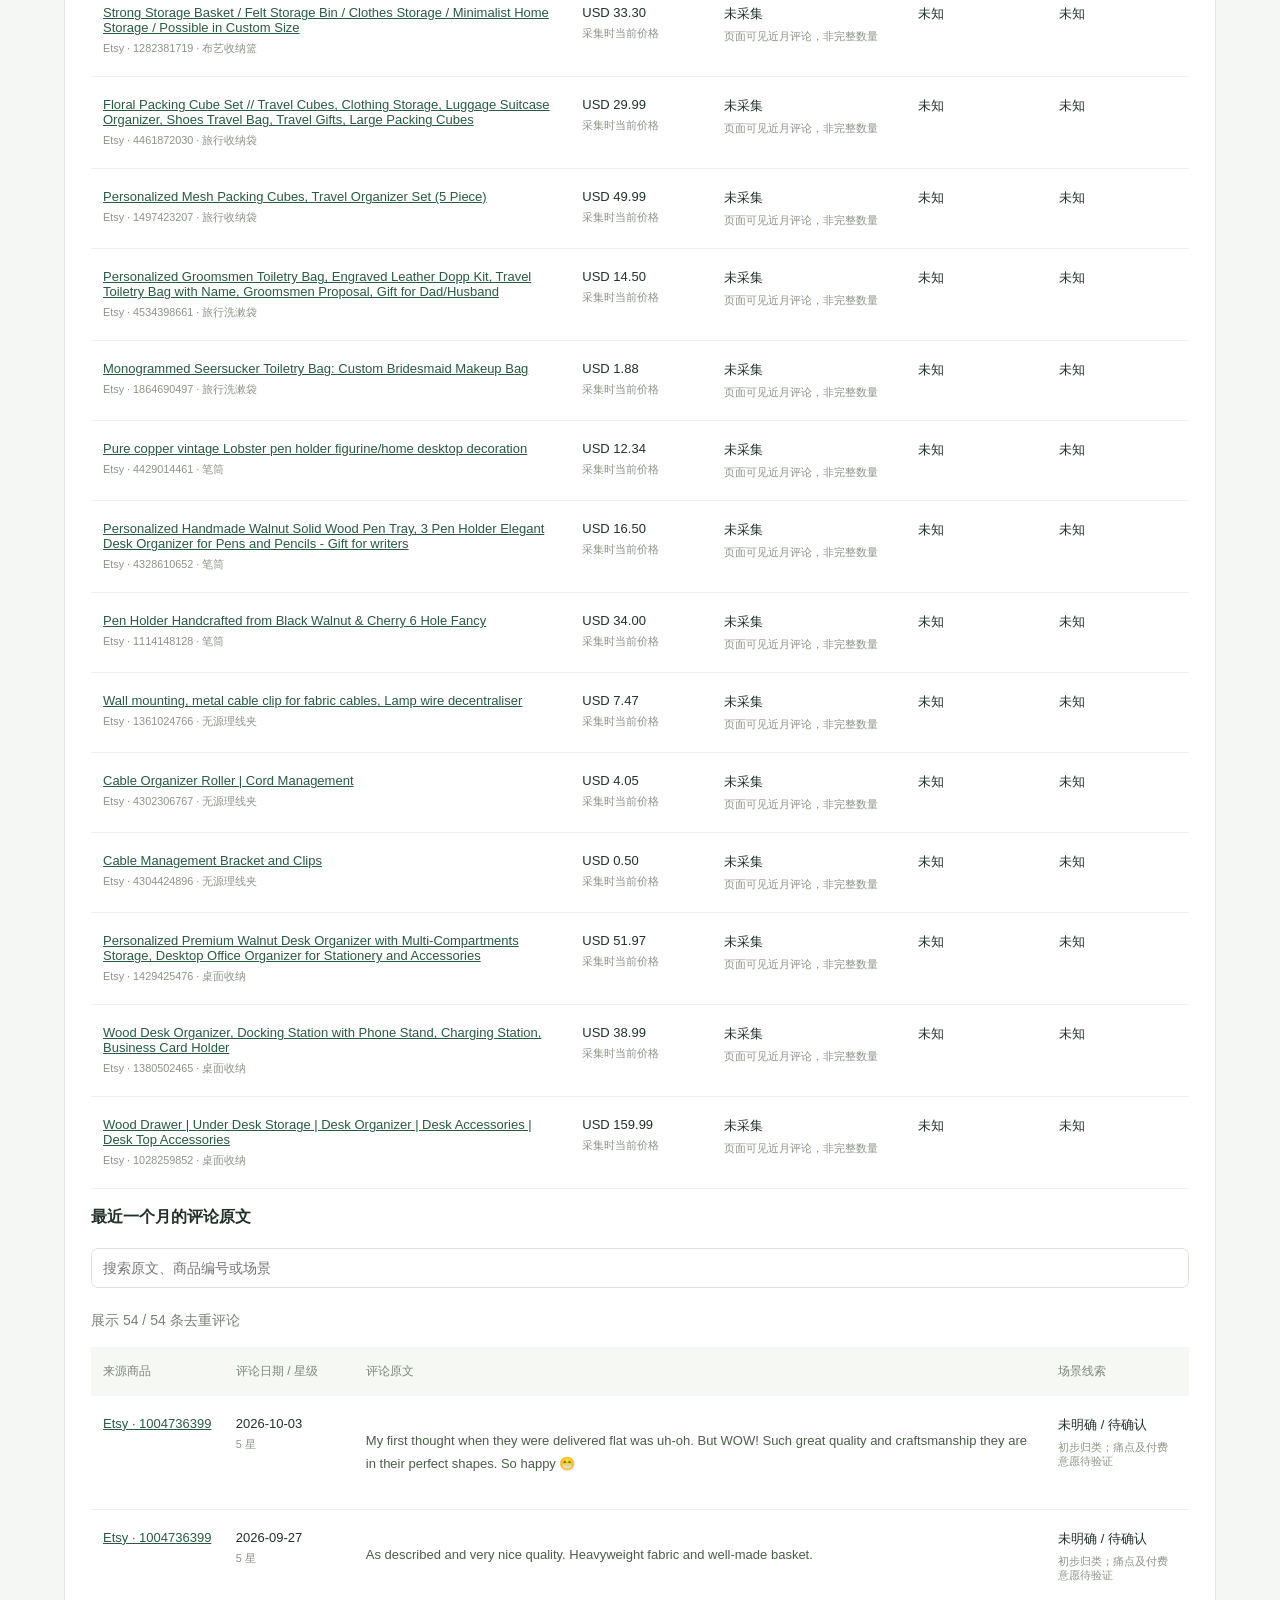
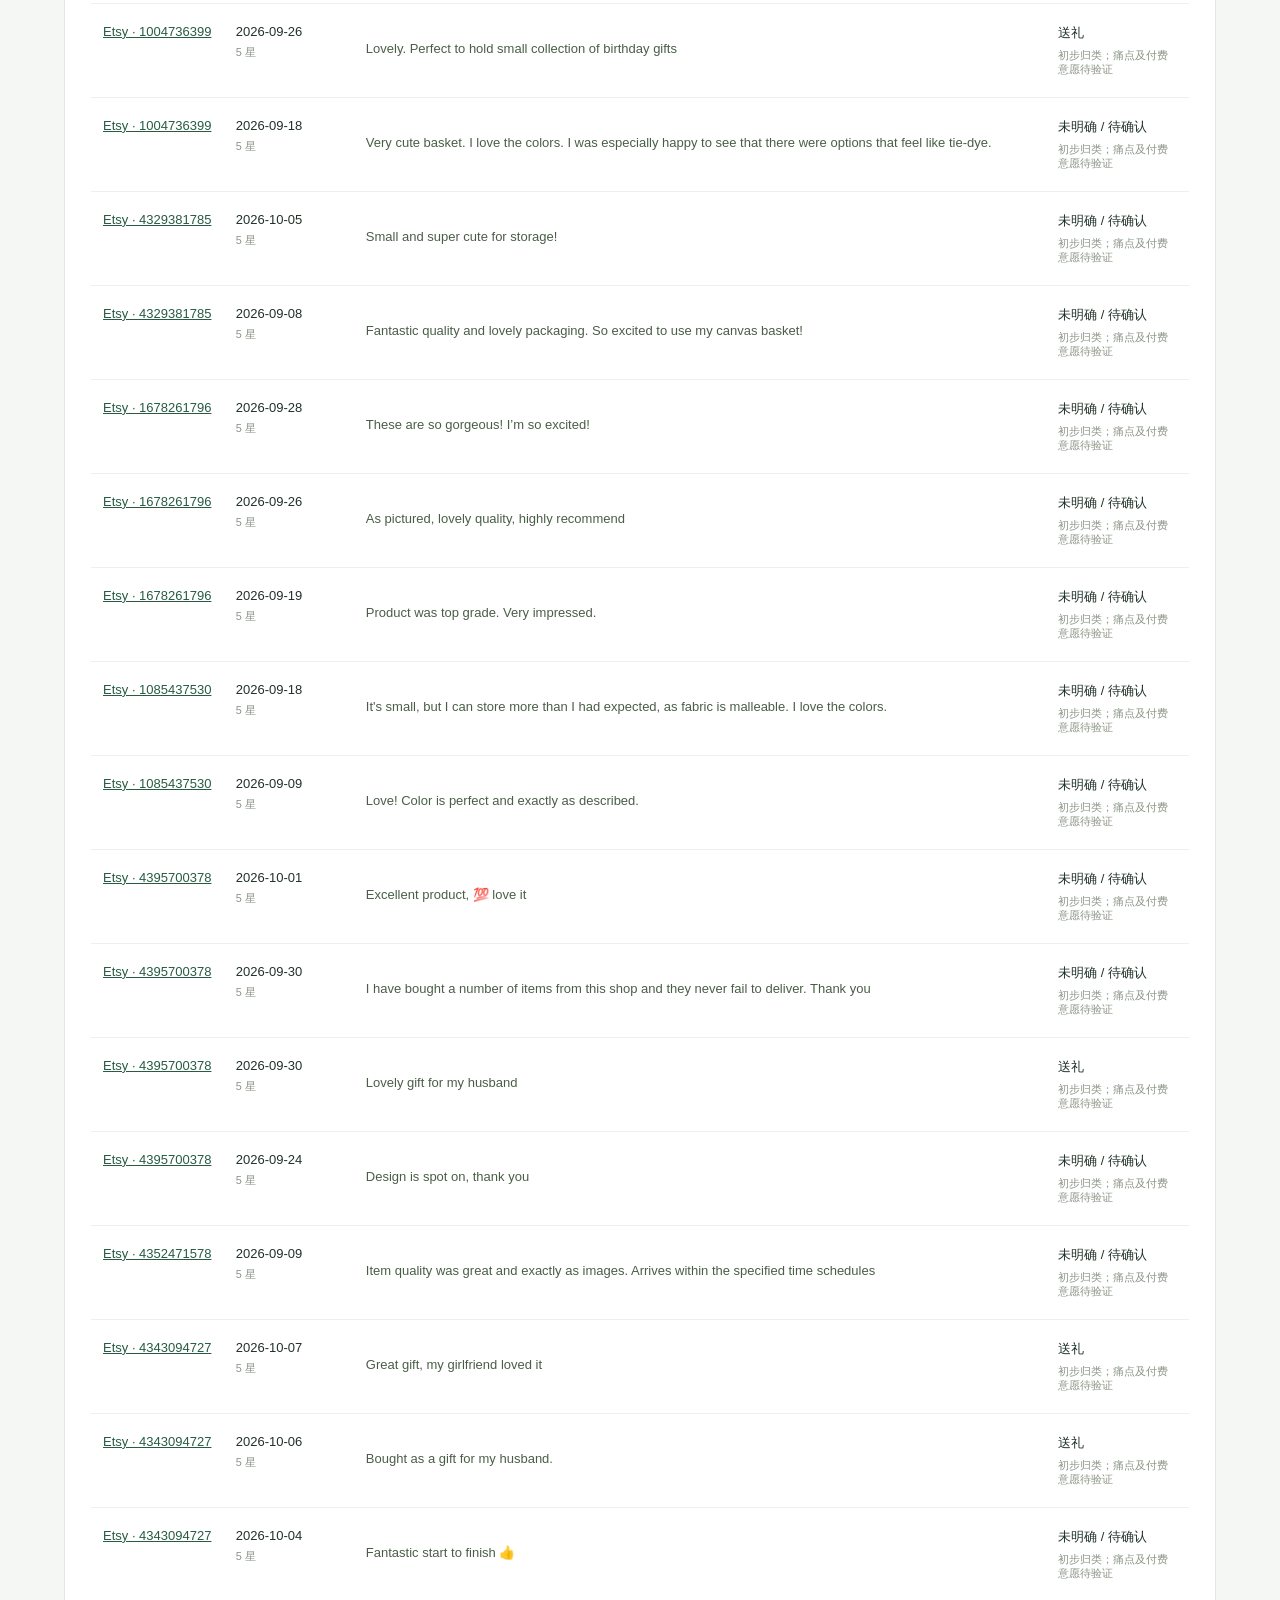
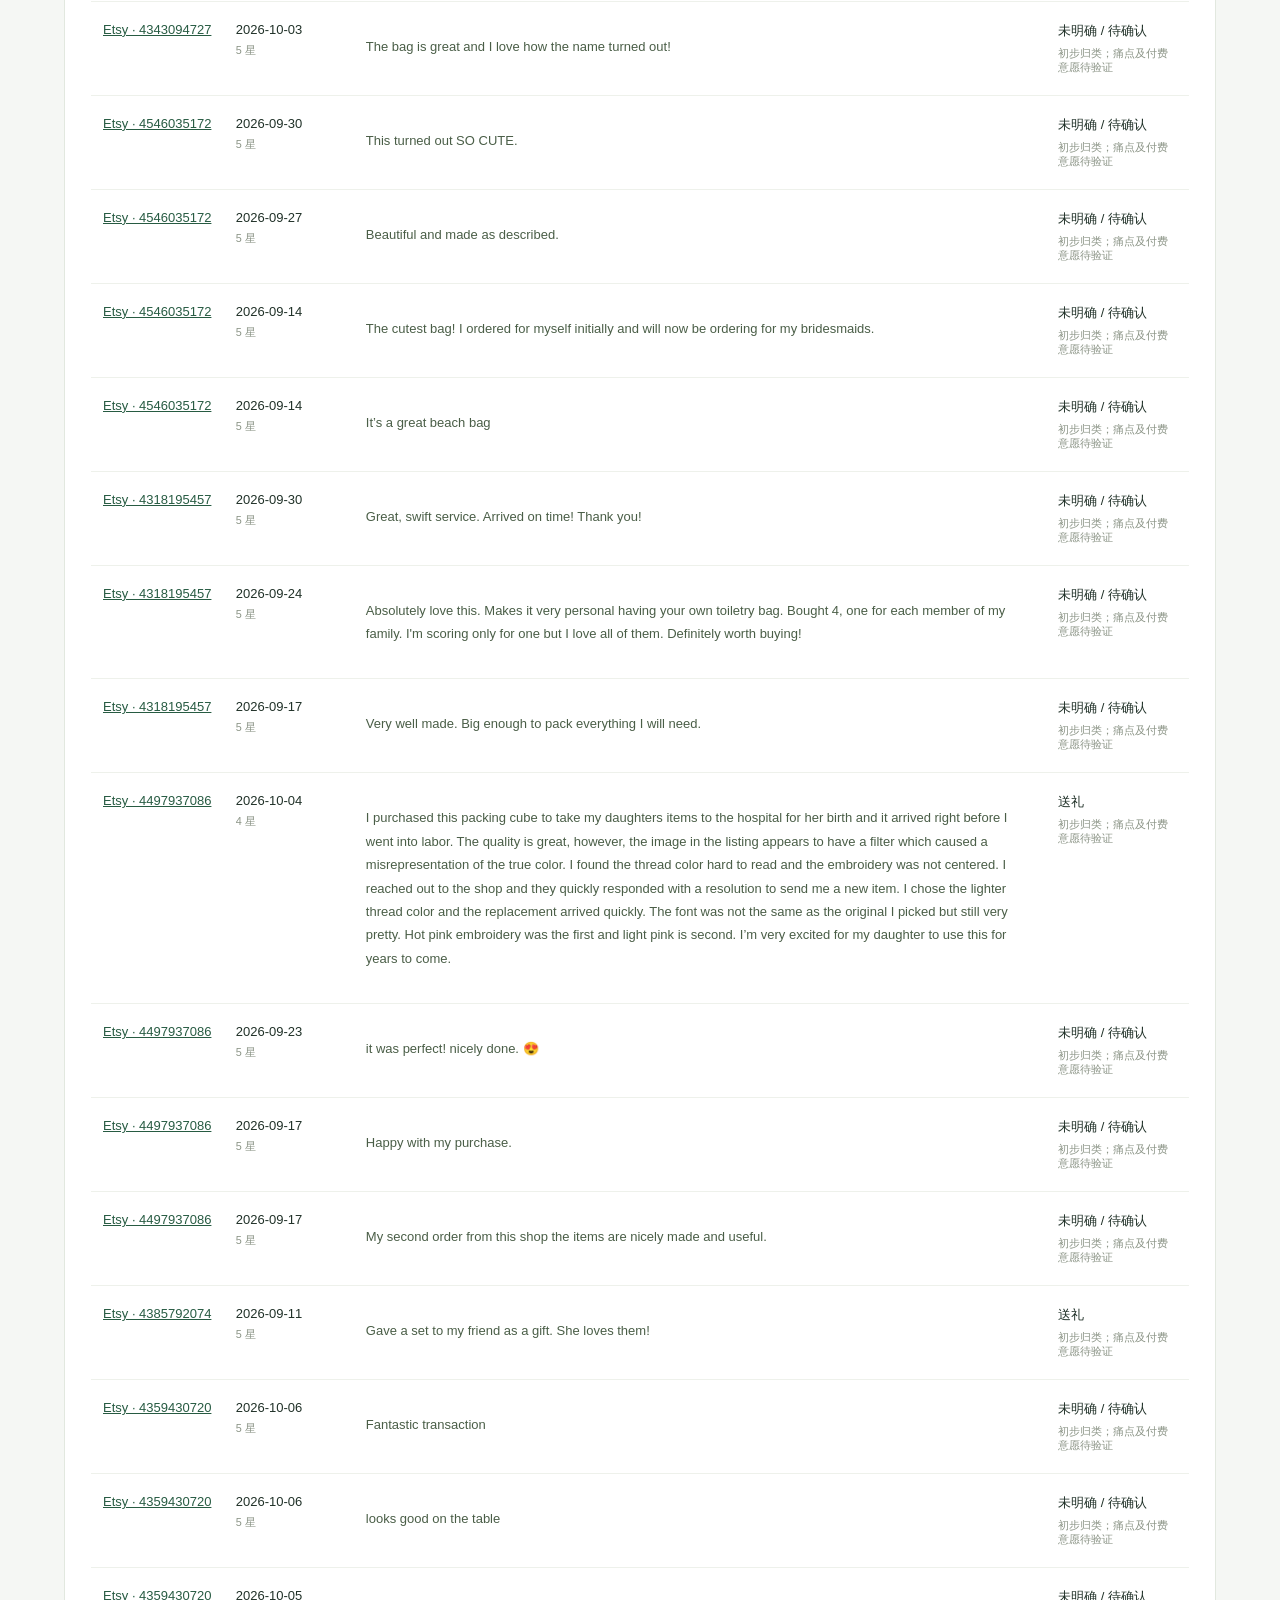
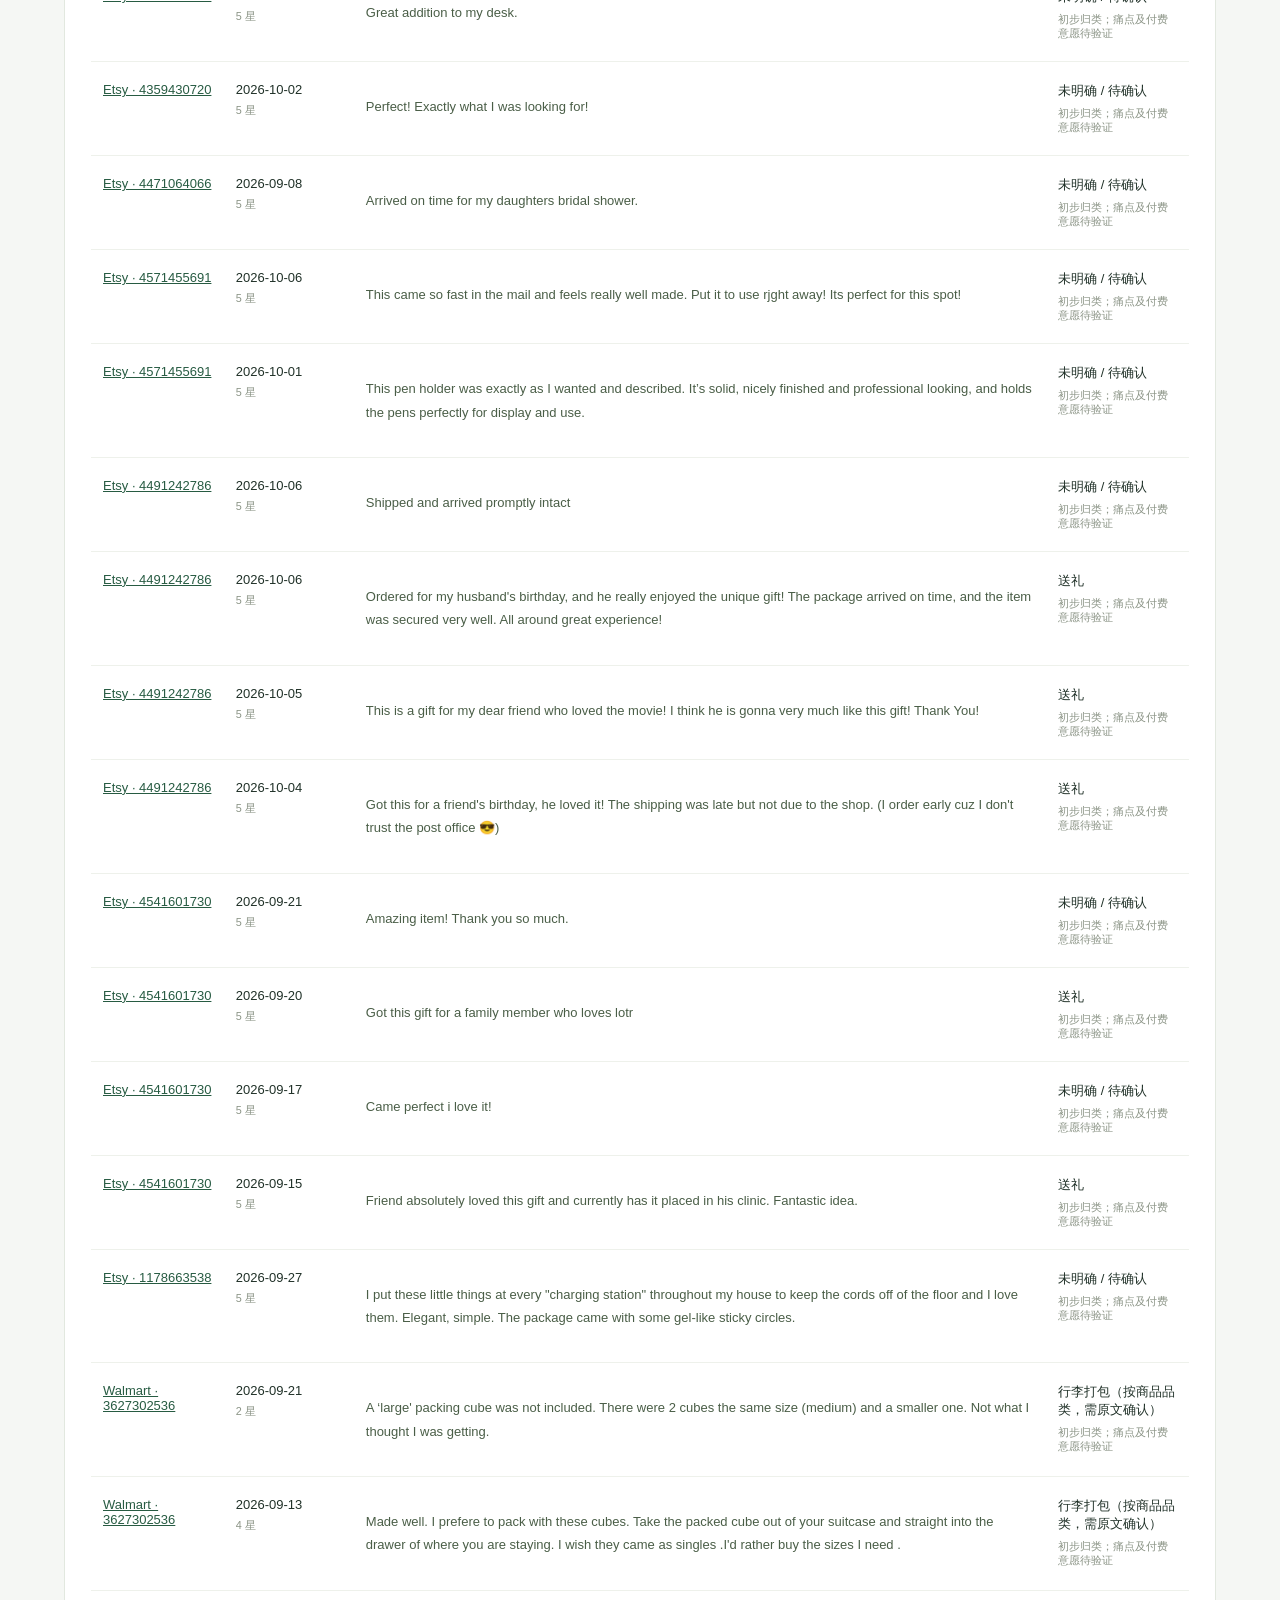
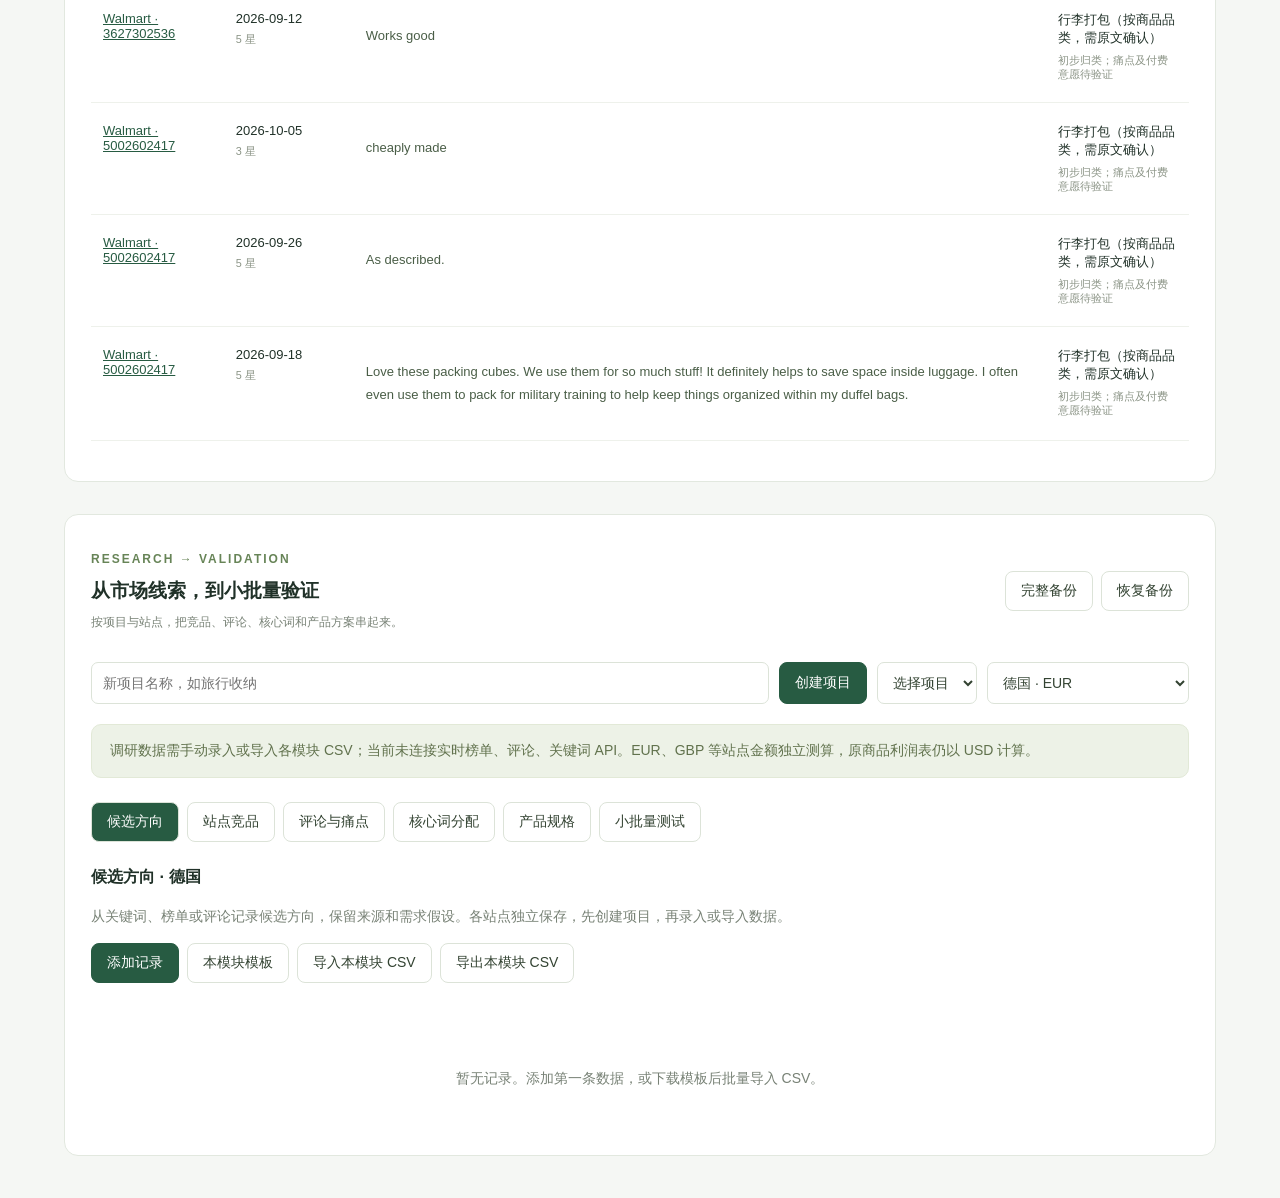
==== commit 4e250715: "Publish 457 sourced candidate items with catalog filters, pagination and CSV export" ====
--- a/index.html
+++ b/index.html
@@ -7,7 +7,7 @@
 <div class="filters"><input id="search" placeholder="搜索商品或品类" aria-label="搜索商品或品类"><select id="filter" aria-label="筛选建议"><option value="">全部建议</option><option>优先验证</option><option>谨慎验证</option><option>暂缓</option></select><select id="sort" aria-label="排序"><option value="margin">利润率从高到低</option><option value="monthly">预计月利润从高到低</option><option value="profit">单件利润从高到低</option></select></div>
 <div class="table-wrap"><table><thead><tr><th>商品 / 品类</th><th>售价</th><th>单件成本</th><th>单件利润</th><th>利润率</th><th>预计月利润</th><th>竞争</th><th>建议</th><th>操作</th></tr></thead><tbody id="rows"></tbody></table></div><p id="empty" hidden>没有匹配的商品，添加商品或调整筛选条件。</p></section>
 <section class="method"><h3>如何看待选品建议？</h3><p>利润率 ≥ 25% 且竞争不高：优先验证；单件亏损或不盈利：暂缓；其他情况：谨慎验证。阈值仅用于初步筛选。</p><p>利润 = 售价 − 采购与头程换算 − 履约 − 其他固定费用 − 售价 ×（佣金 + 广告 + 退货损耗 + 税费）。税费和退货损耗采用售价比例估算，请按站点实际情况填写。</p><p>数据保存在当前浏览器。清理浏览器数据会丢失记录，请定期导出 CSV 备份；CSV 可使用 Excel 打开。</p></section>
-<section class="research-workspace" id="recent-data"><div class="toolbar"><div><p class="eyebrow">FREE PUBLIC DATA · RECENT MONTH</p><h2>多平台 · 近期评论与商品快照</h2><p id="recent-summary">正在加载采集结果…</p></div><button id="recent-import" class="primary" disabled>载入近期评论项目</button></div><div class="notice">真实公开页面样本。评论按发布日期筛选；商品与价格是当前快照。品类仅初筛，资质仍待核实。页面展示的评论可能有偏差，不能据此推断整体满意度或付费意愿。近期评论不等于近期销量。</div><details><summary>查看数据范围与限制</summary><ul id="recent-limits"></ul></details><h3>商品当前快照 · 每条可打开来源</h3><div class="table-wrap"><table><thead><tr><th>商品 / 来源</th><th>当前价格</th><th>可见近期评论数</th><th>月销量</th><th>广告 CPC</th></tr></thead><tbody id="recent-products"></tbody></table></div><h3>最近一个月的评论原文</h3><div class="filters"><input id="recent-search" aria-label="搜索近期评论" placeholder="搜索原文、商品编号或场景"></div><p id="recent-review-count"></p><div class="table-wrap"><table><thead><tr><th>来源商品</th><th>评论日期 / 星级</th><th>评论原文</th><th>场景线索</th></tr></thead><tbody id="recent-reviews"></tbody></table></div><p id="recent-status" role="status"></p></section>
+<section class="research-workspace" id="recent-data"><div class="toolbar"><div><p class="eyebrow">FREE PUBLIC DATA · RECENT MONTH</p><h2>多平台 · 近期评论与商品快照</h2><p id="recent-summary">正在加载采集结果…</p></div><button id="recent-import" class="primary" disabled>载入近期评论项目</button></div><div class="notice">真实公开页面样本。评论按发布日期筛选；商品与价格是当前快照。品类仅初筛，资质仍待核实。页面展示的评论可能有偏差，不能据此推断整体满意度或付费意愿。近期评论不等于近期销量。</div><details><summary>查看数据范围与限制</summary><ul id="recent-limits"></ul></details><h3>候选商品库 · 当前快照</h3><div class="filters"><input id="candidate-search" aria-label="搜索候选商品" placeholder="搜索商品标题、类别或编号"><select id="candidate-platform" aria-label="候选平台"><option value="">全部平台</option></select><select id="candidate-category" aria-label="候选类别"><option value="">全部类别</option></select><select id="candidate-sort" aria-label="候选排序"><option value="default">默认顺序</option><option value="price">价格从低到高（同币种内）</option></select></div><div class="actions"><button id="candidate-export">导出当前筛选 CSV</button><button id="candidate-prev">上一页</button><button id="candidate-next">下一页</button><span id="candidate-count" role="status"></span></div><div class="table-wrap"><table><thead><tr><th>商品 / 来源</th><th>当前价格</th><th>可见近期评论数</th><th>月销量</th><th>广告 CPC</th></tr></thead><tbody id="recent-products"></tbody></table></div><h3>最近一个月的评论原文</h3><div class="filters"><input id="recent-search" aria-label="搜索近期评论" placeholder="搜索原文、商品编号或场景"></div><p id="recent-review-count"></p><div class="table-wrap"><table><thead><tr><th>来源商品</th><th>评论日期 / 星级</th><th>评论原文</th><th>场景线索</th></tr></thead><tbody id="recent-reviews"></tbody></table></div><p id="recent-status" role="status"></p></section>
 <section class="research-workspace" id="research-workspace"><div class="toolbar"><div><p class="eyebrow">RESEARCH → VALIDATION</p><h2>从市场线索，到小批量验证</h2><p>按项目与站点，把竞品、评论、核心词和产品方案串起来。</p></div><div class="actions"><button id="research-backup">完整备份</button><button id="research-restore">恢复备份</button><input id="backup-file" type="file" accept=".json" hidden></div></div>
 <div class="project-bar"><input id="project-name" placeholder="新项目名称，如旅行收纳" aria-label="新项目名称"><button id="project-create" class="primary">创建项目</button><select id="research-project" aria-label="选择调研项目"></select><select id="research-site" aria-label="目标站点"></select></div>
 <div class="notice">调研数据需手动录入或导入各模块 CSV；当前未连接实时榜单、评论、关键词 API。EUR、GBP 等站点金额独立测算，原商品利润表仍以 USD 计算。</div>
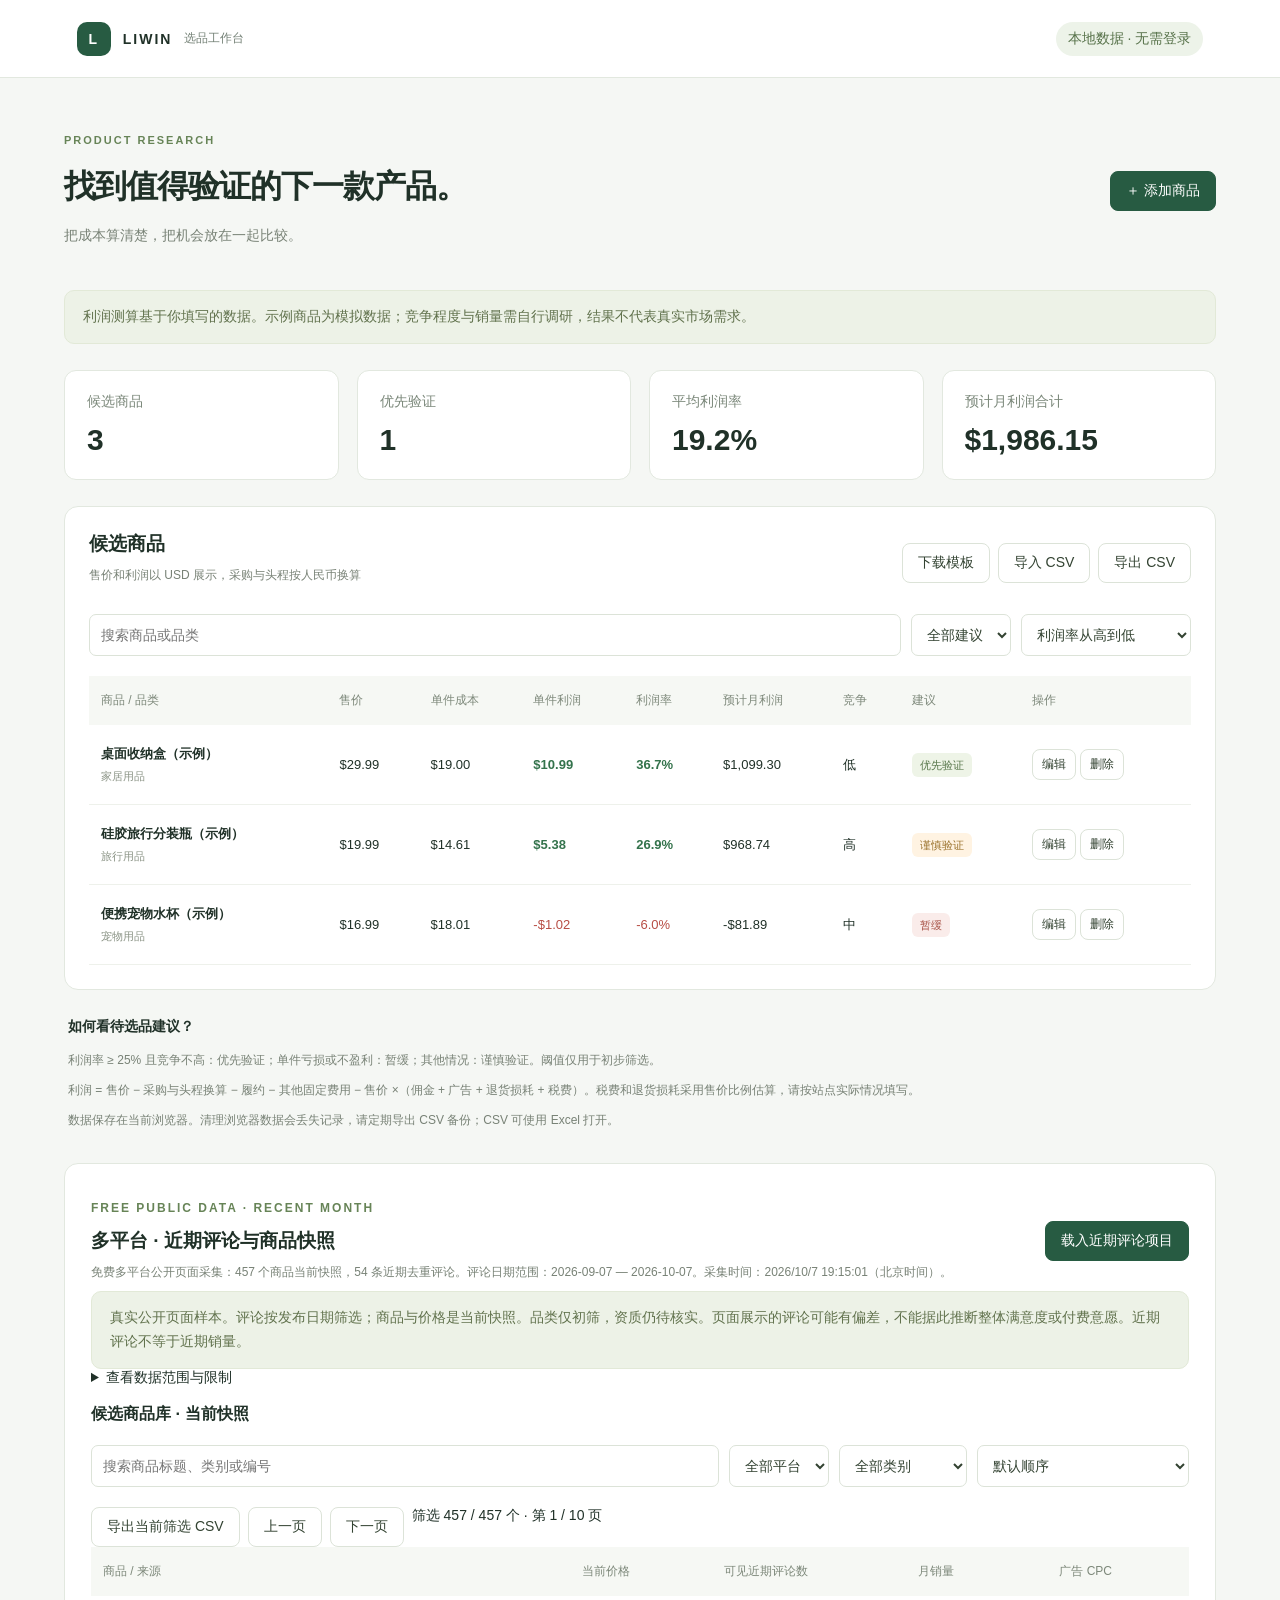
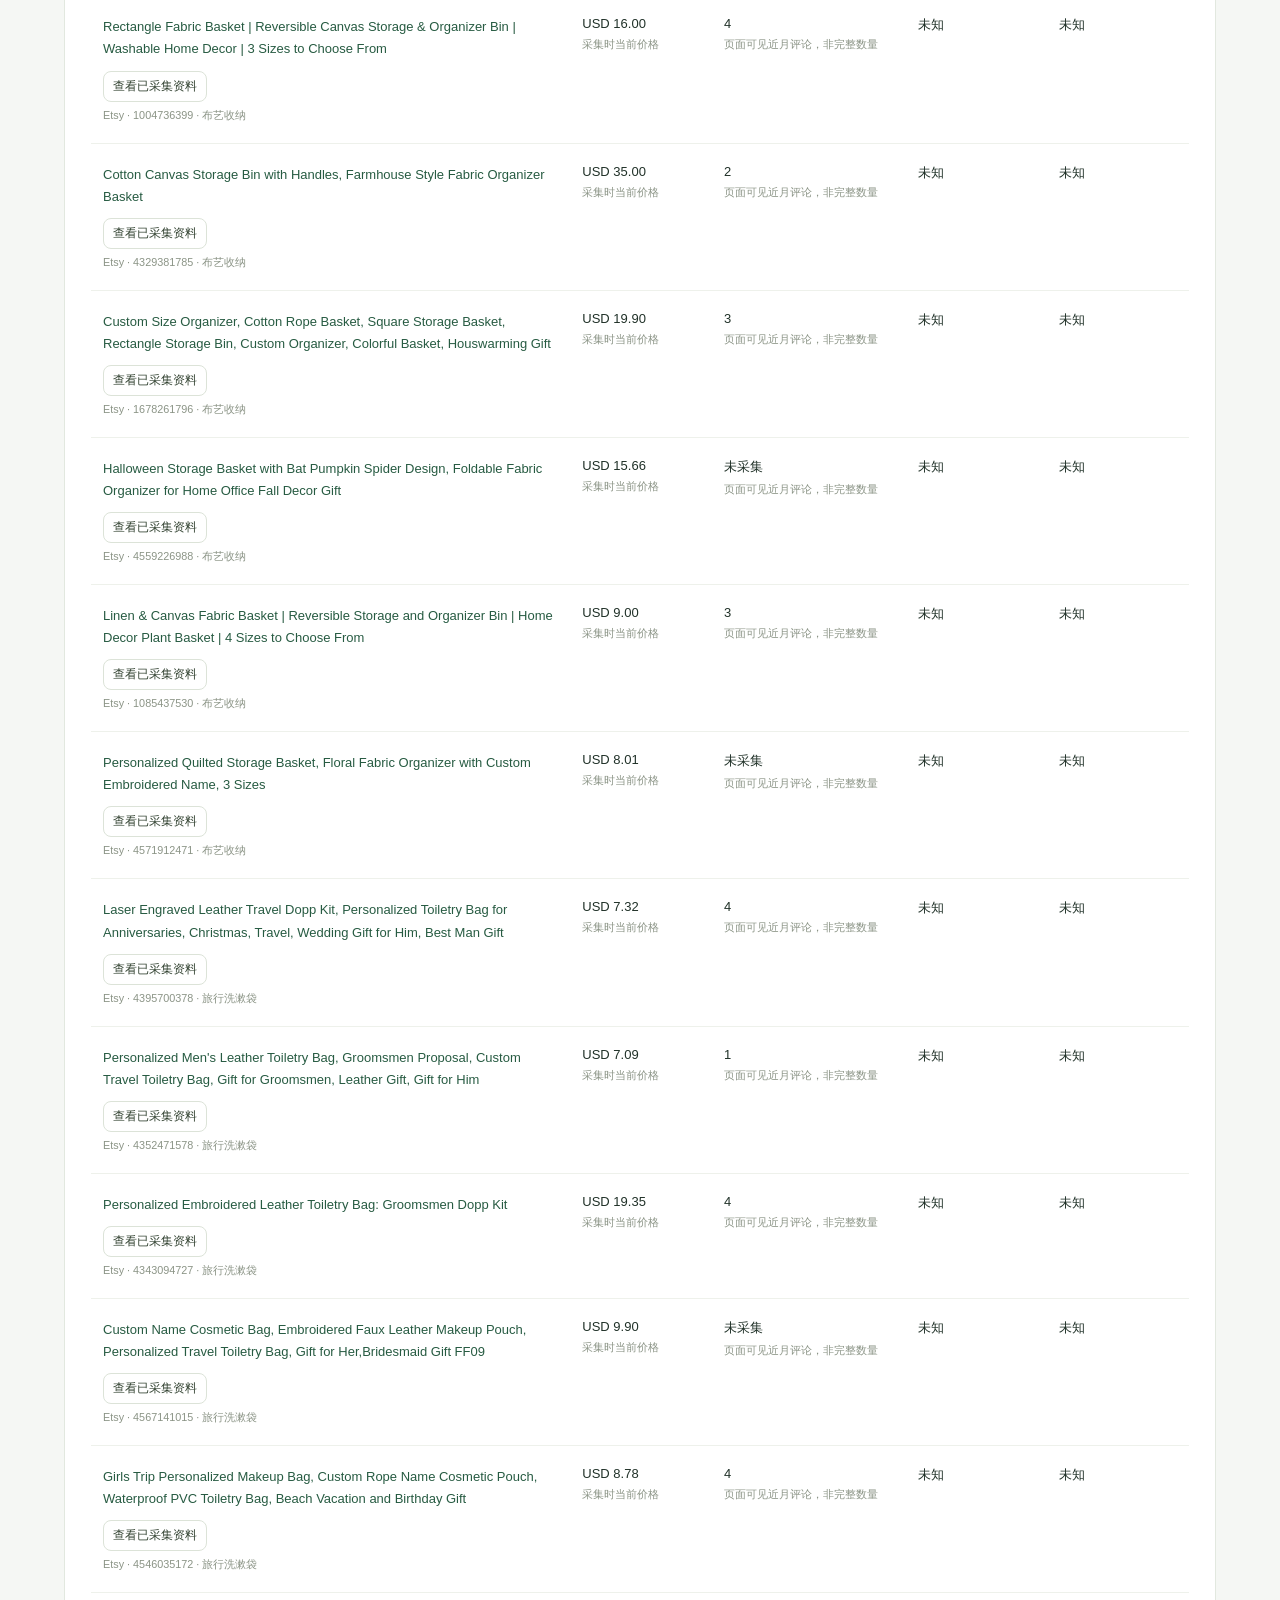
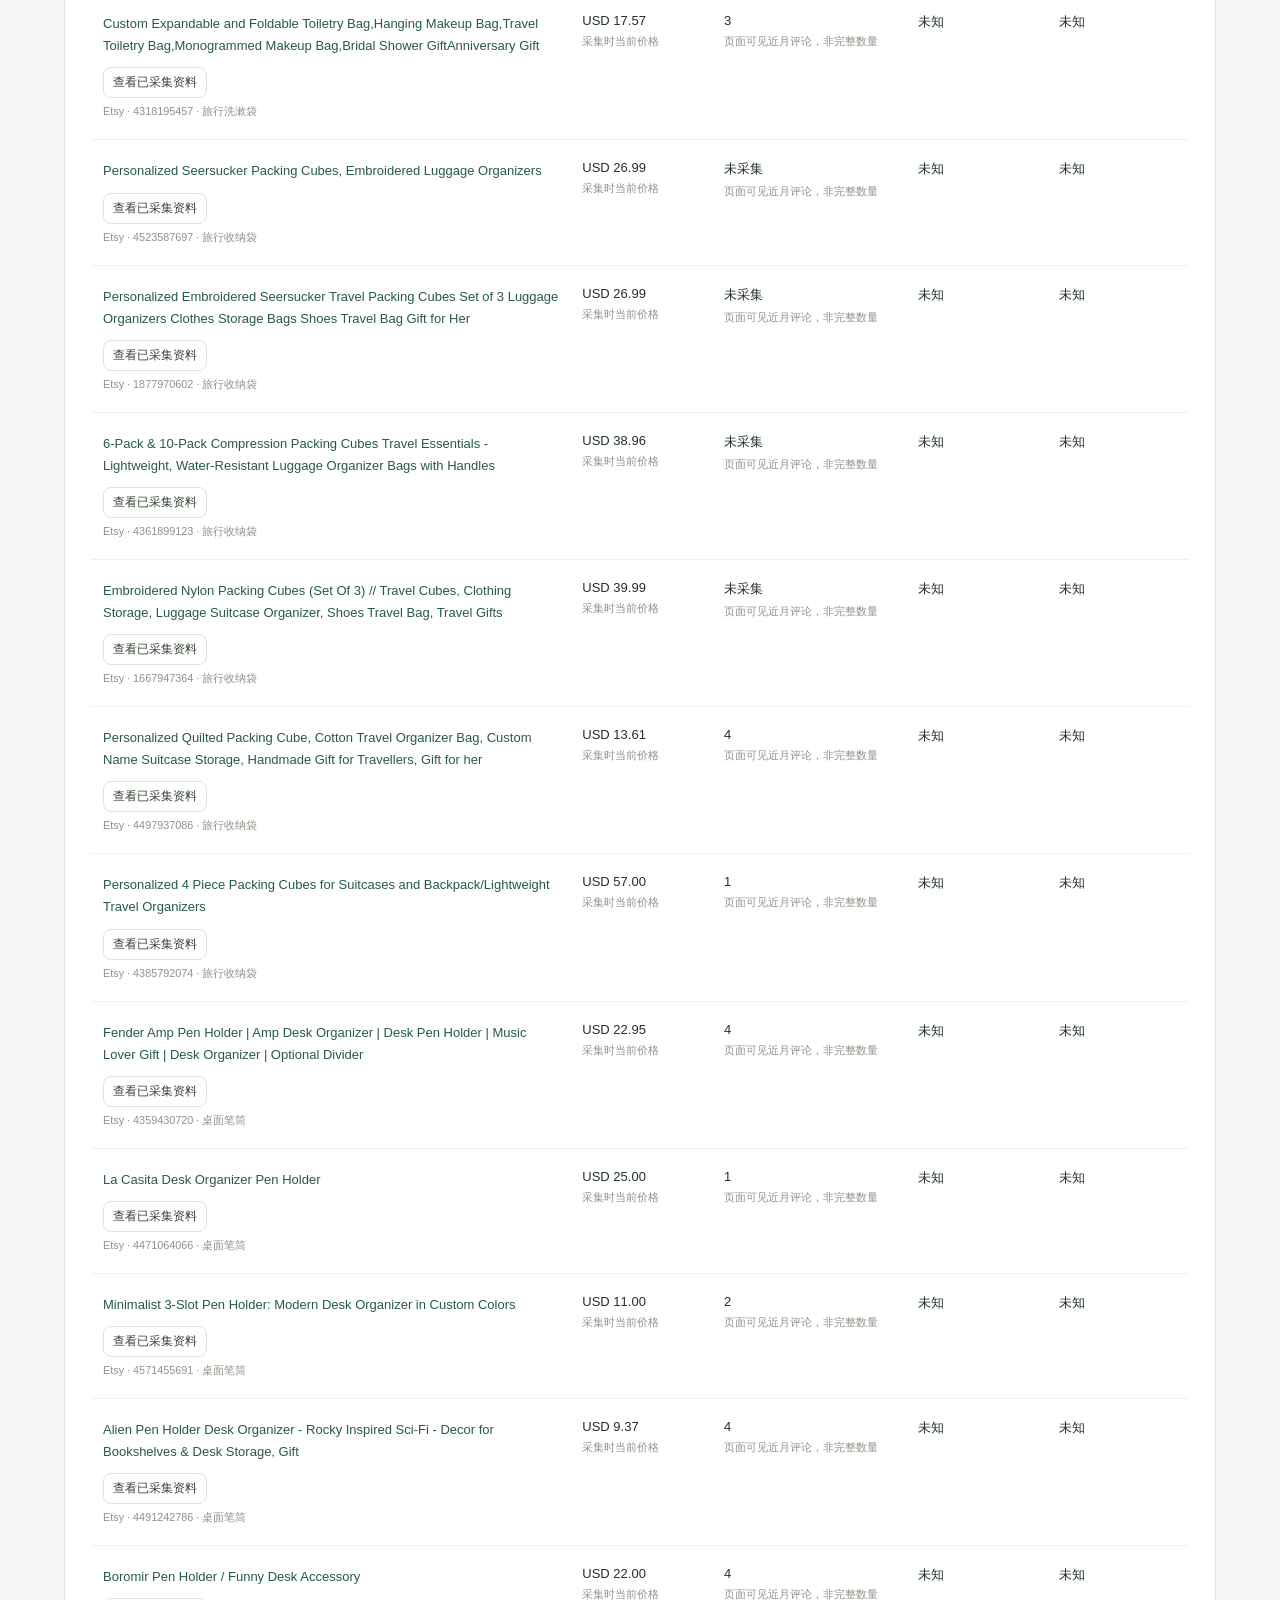
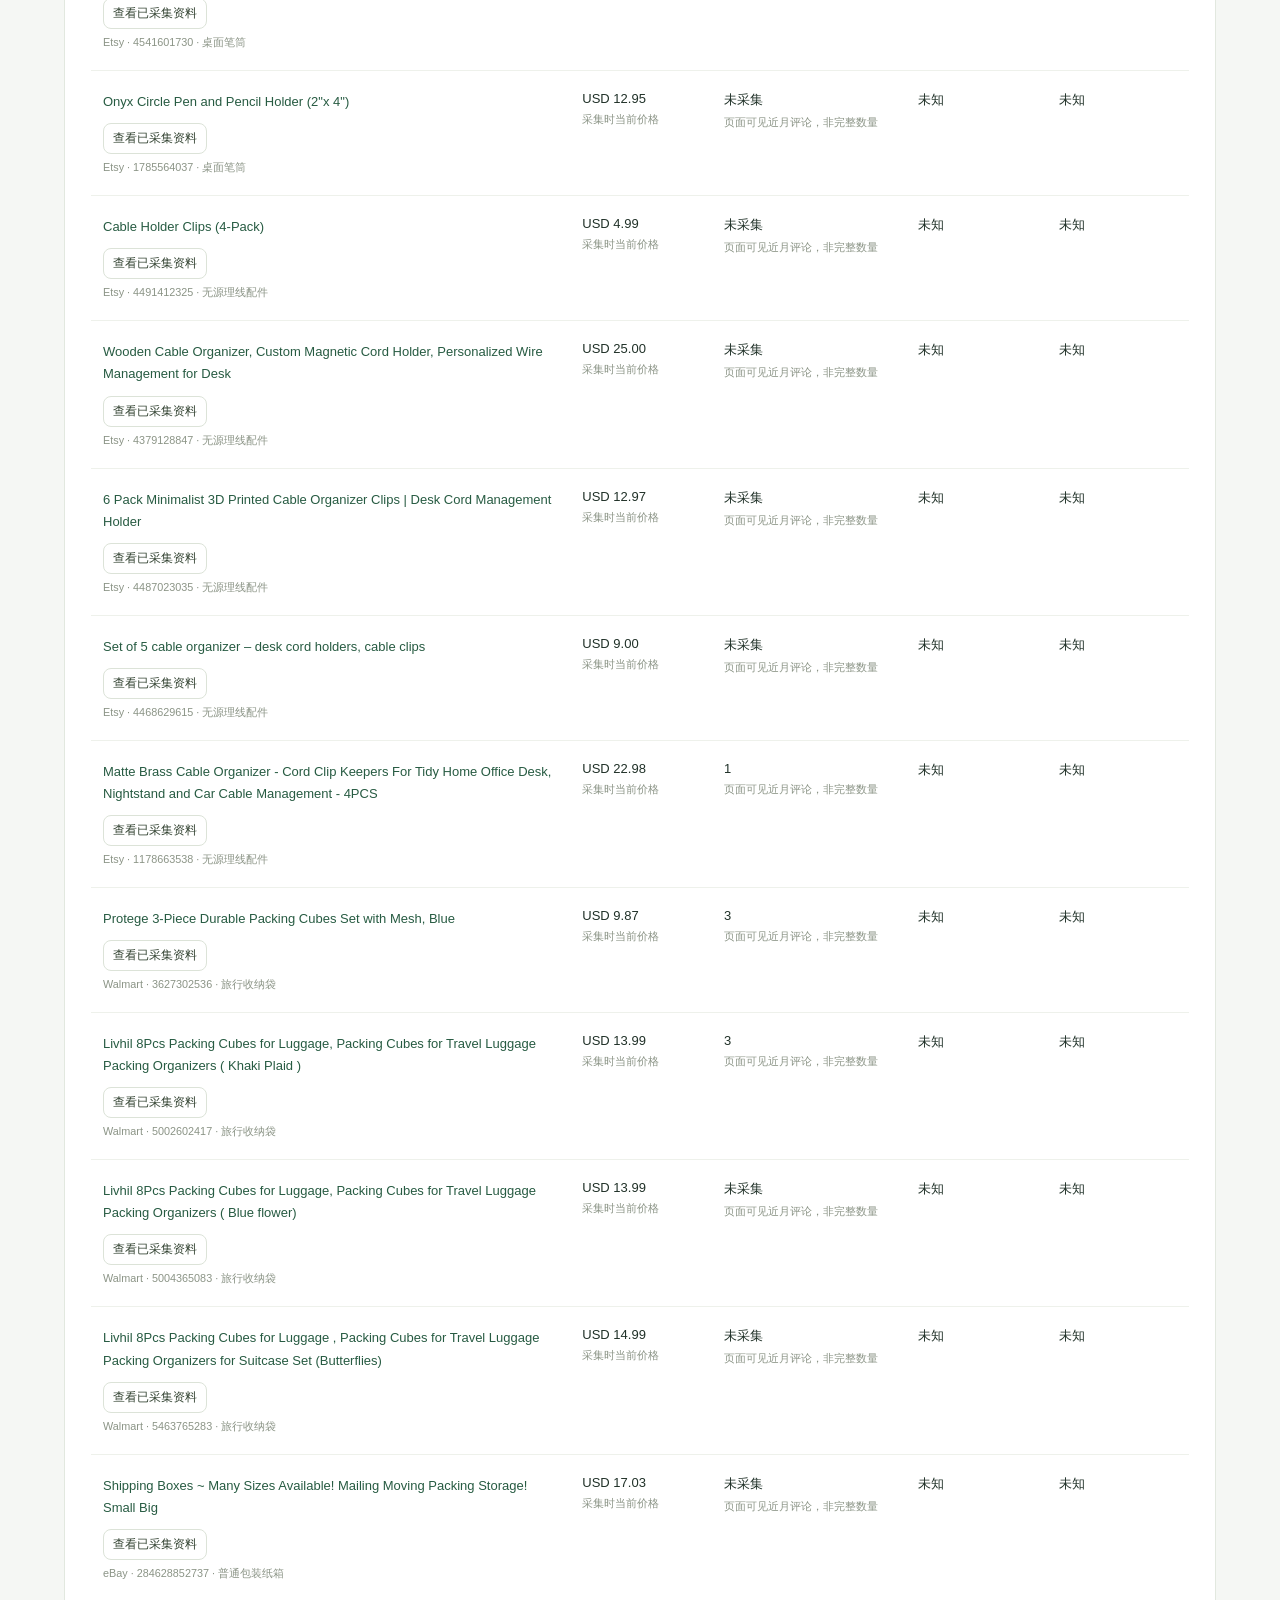
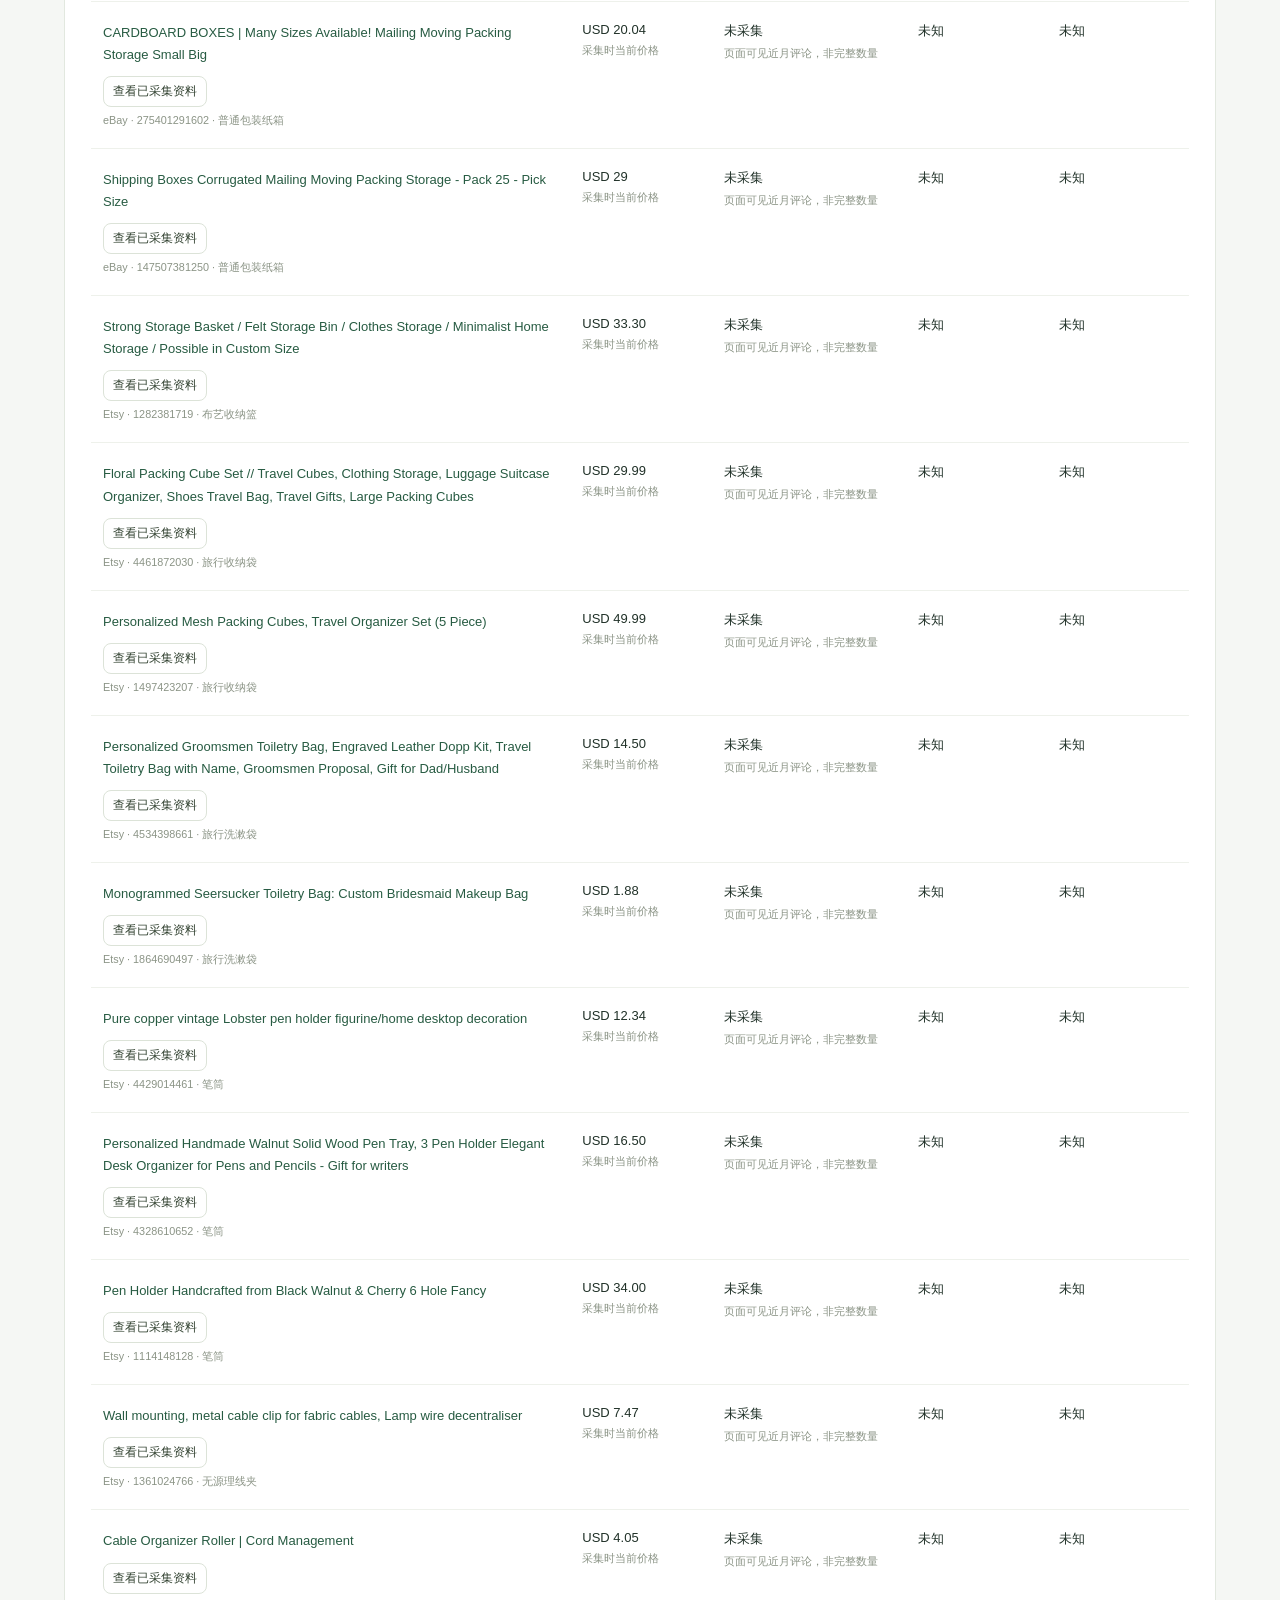
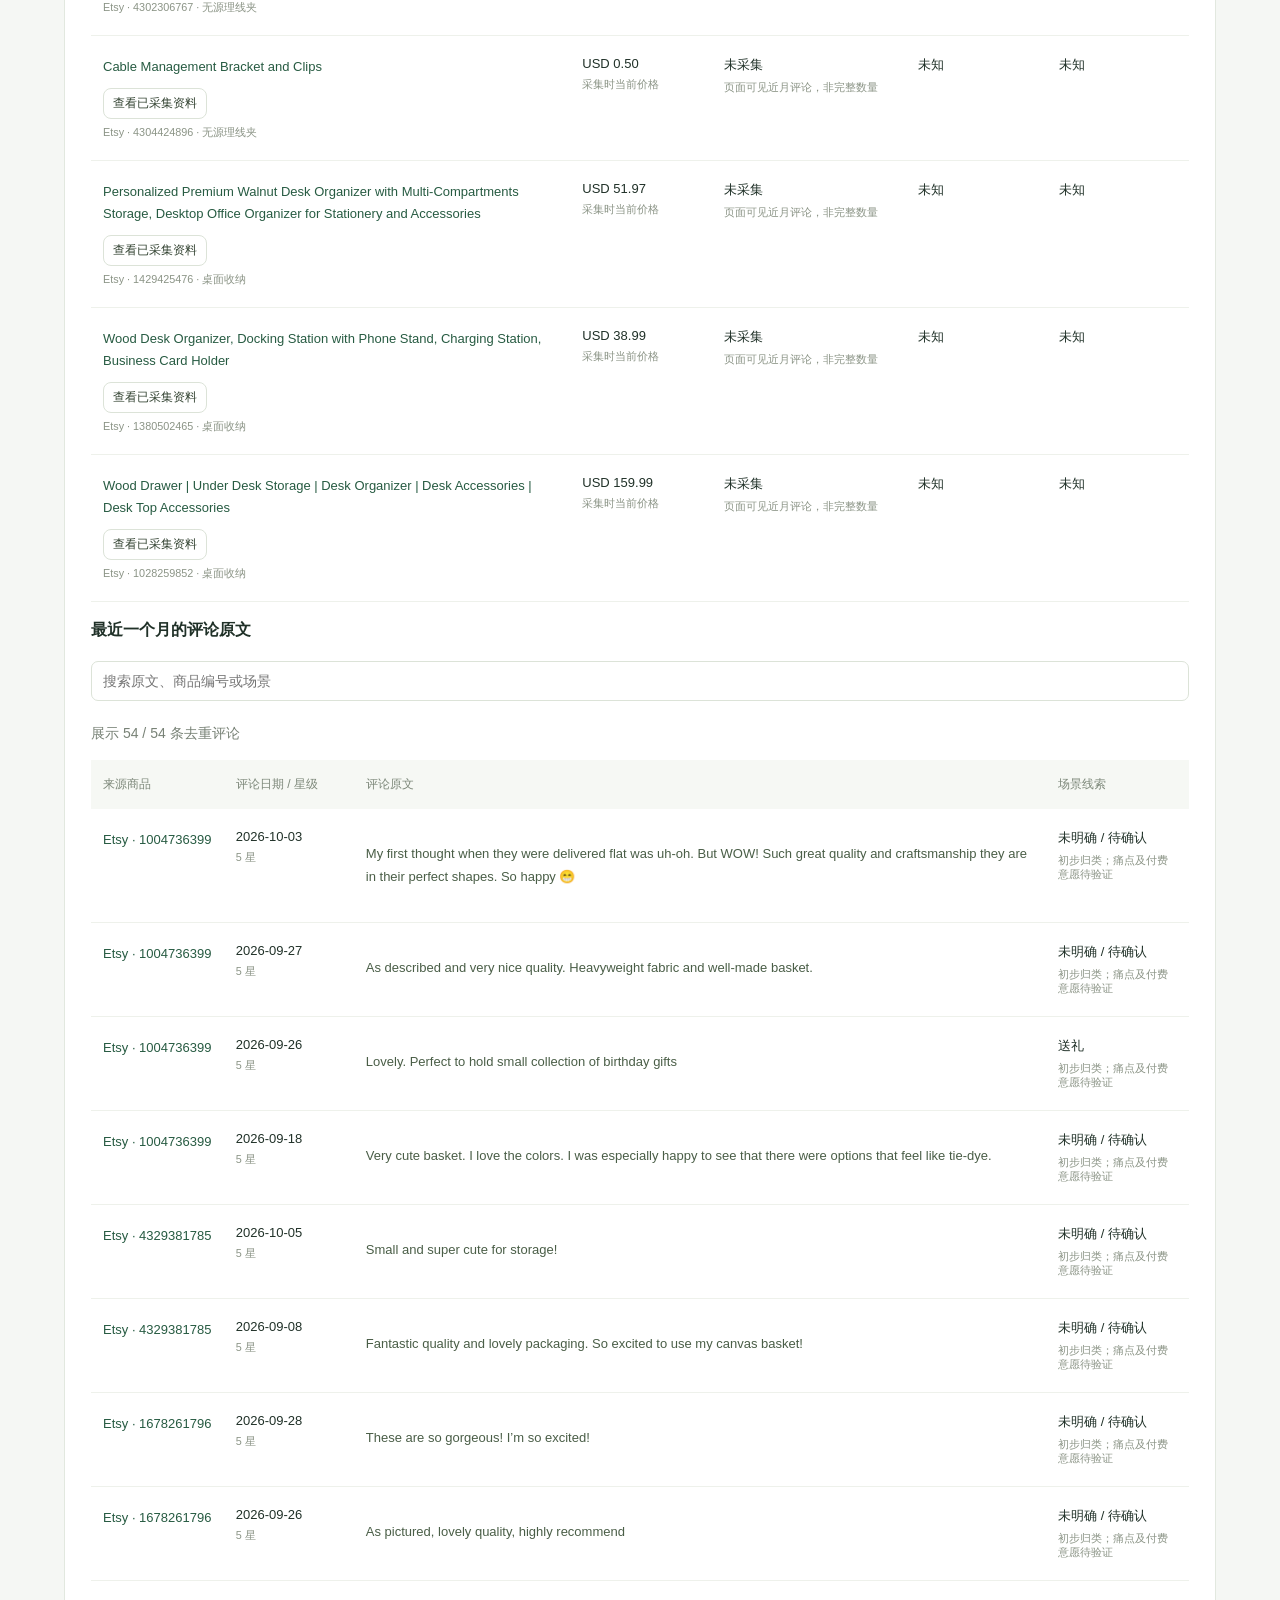
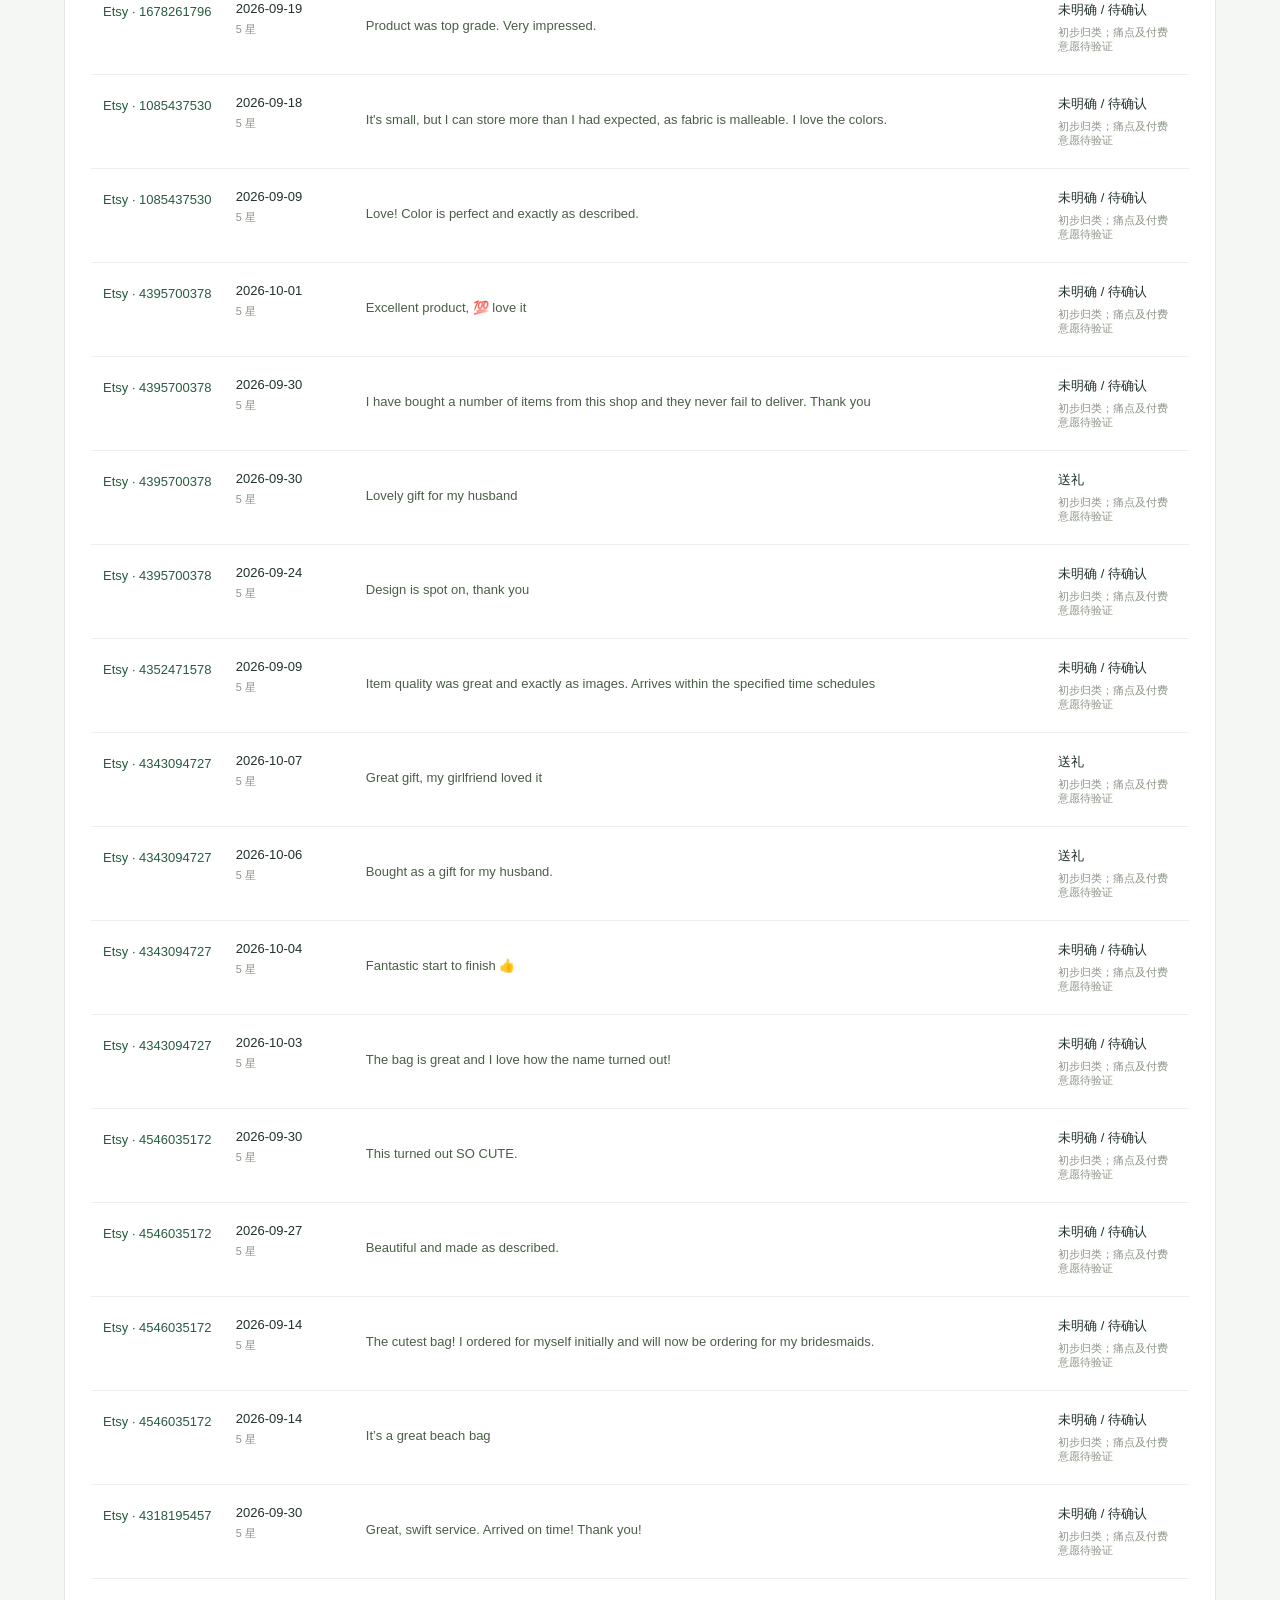
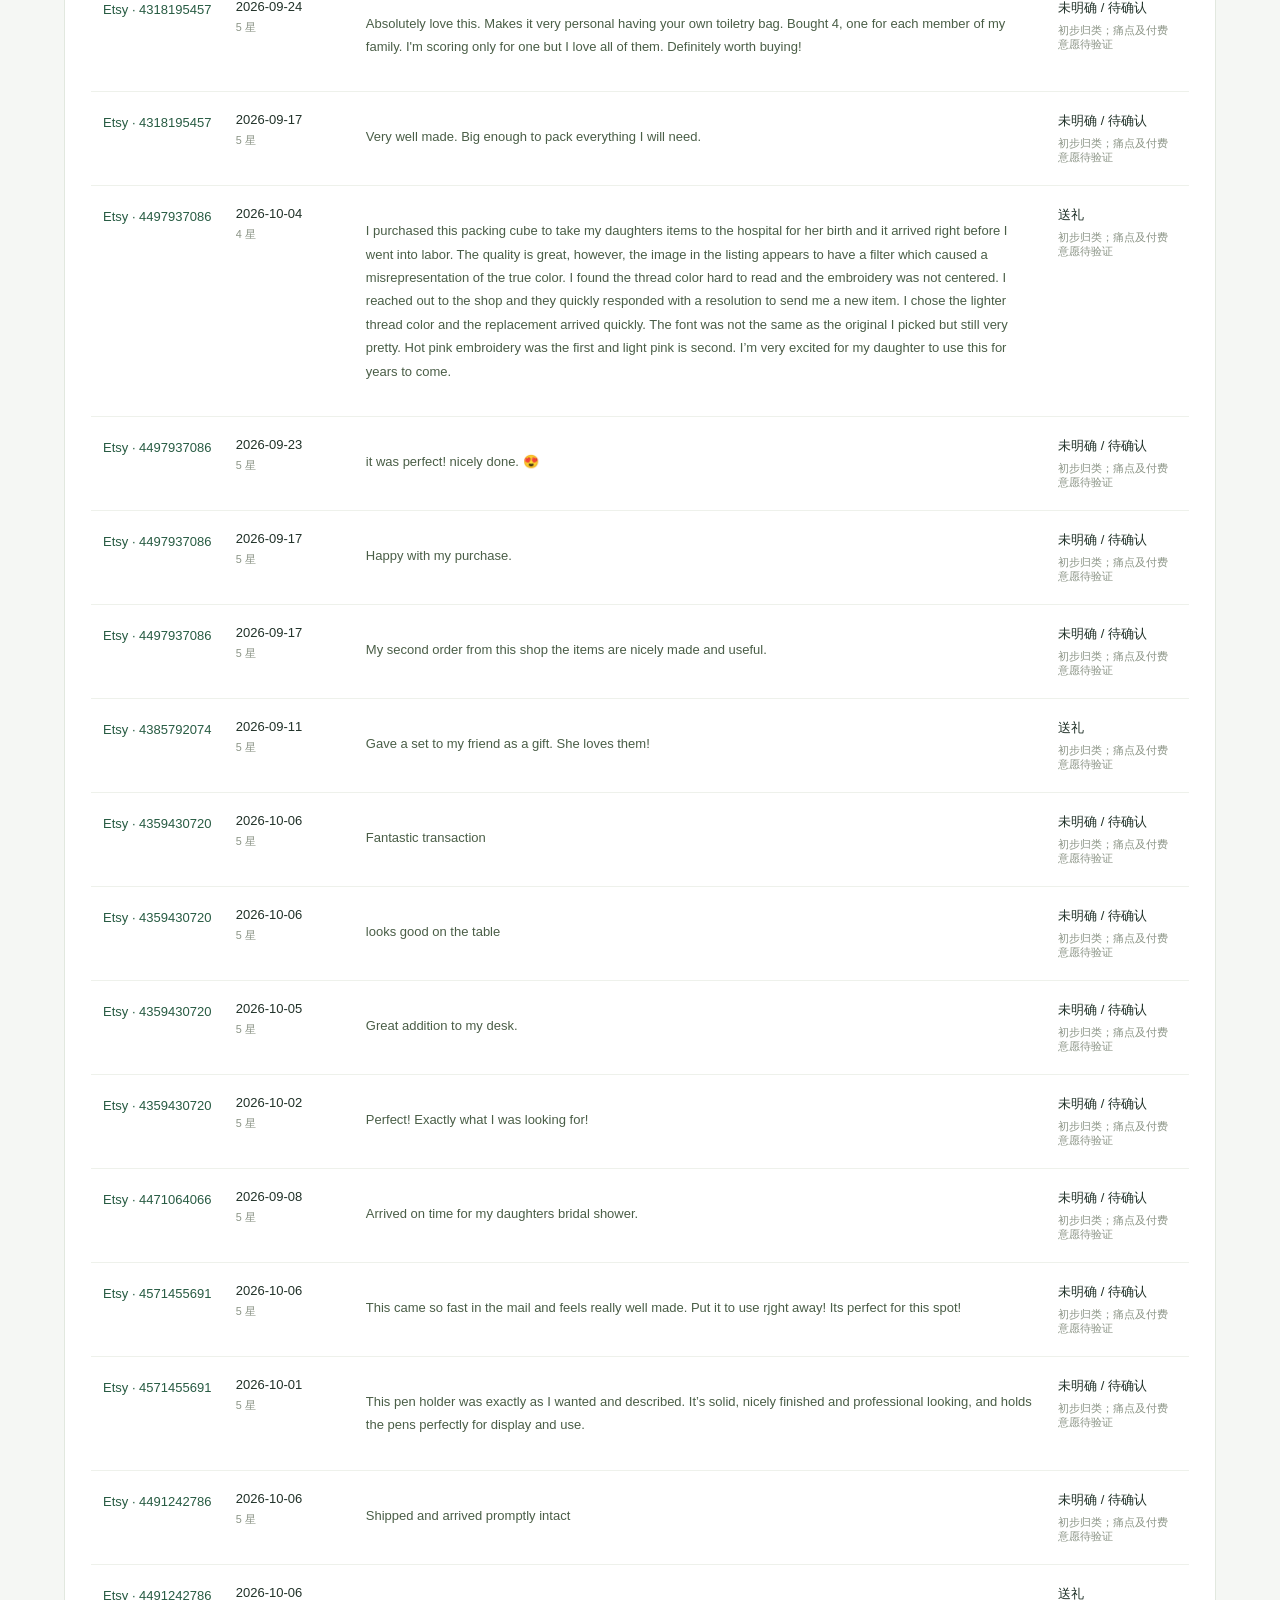
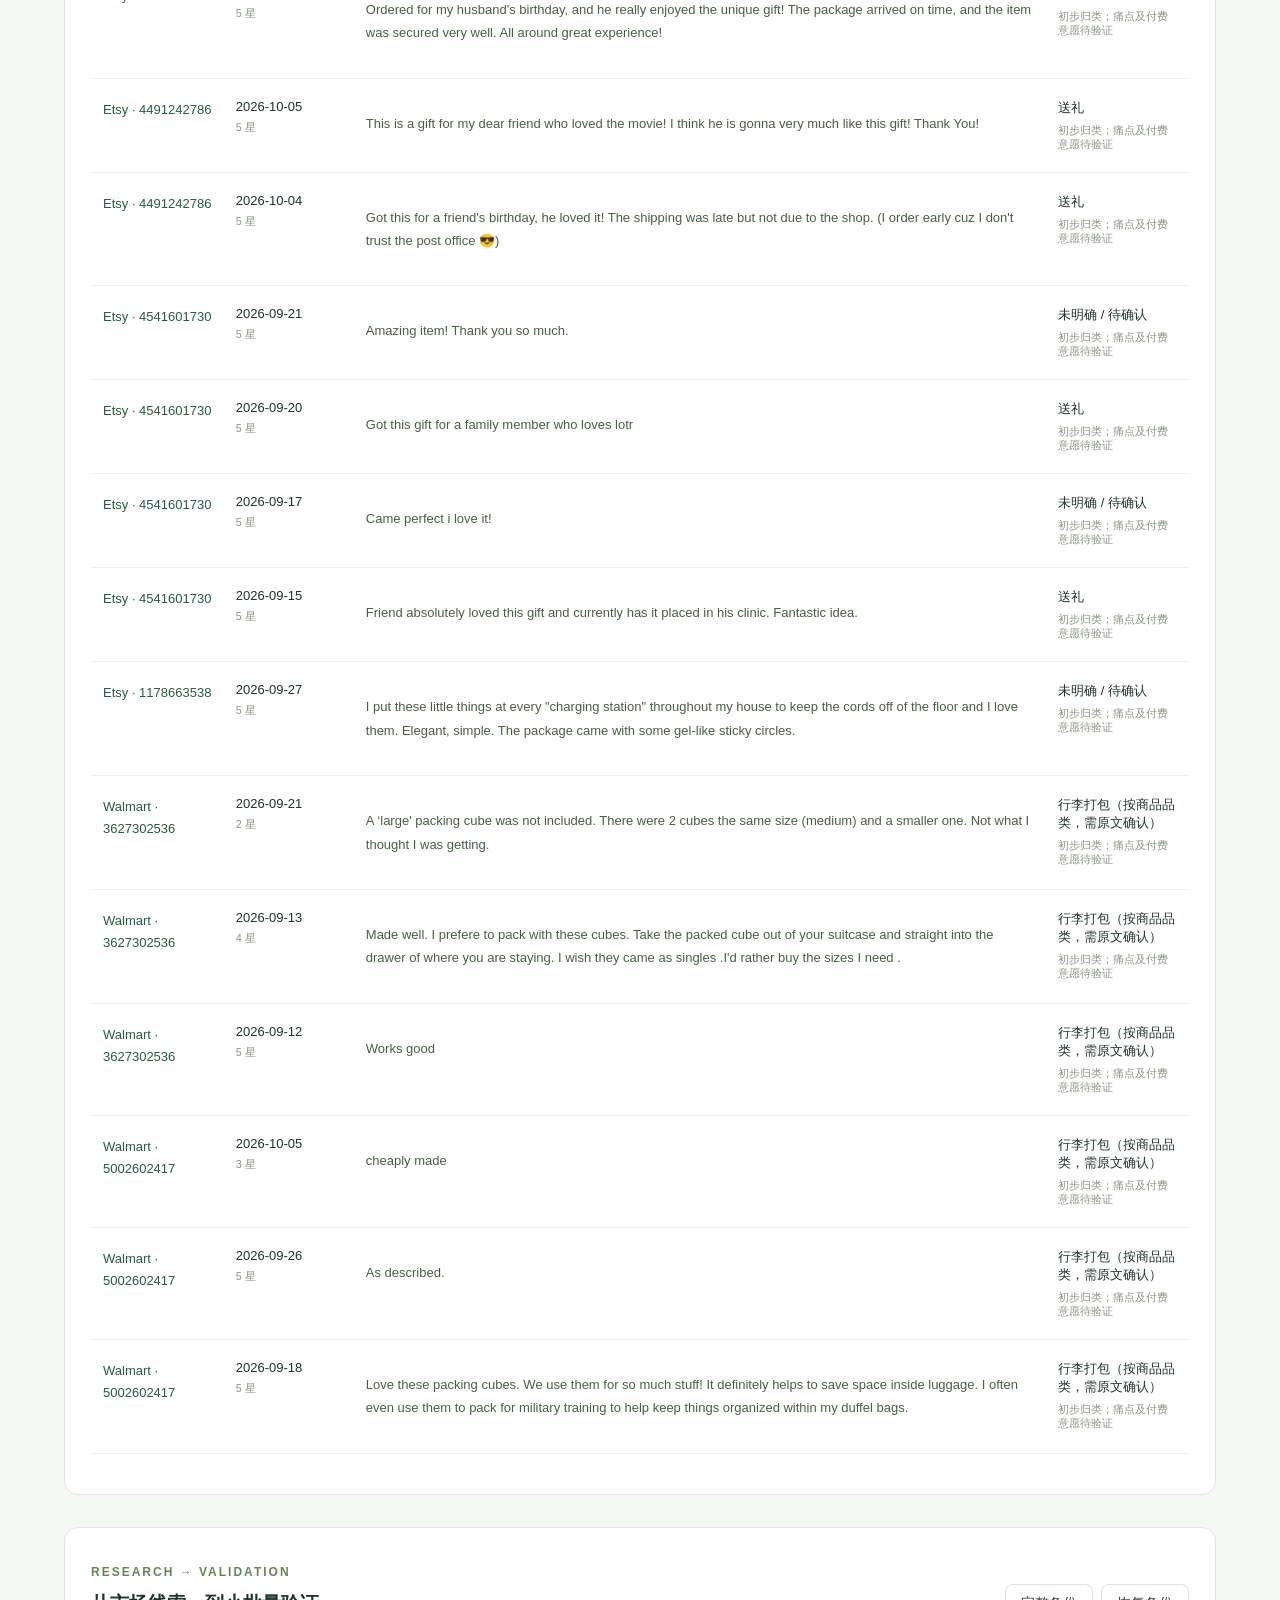
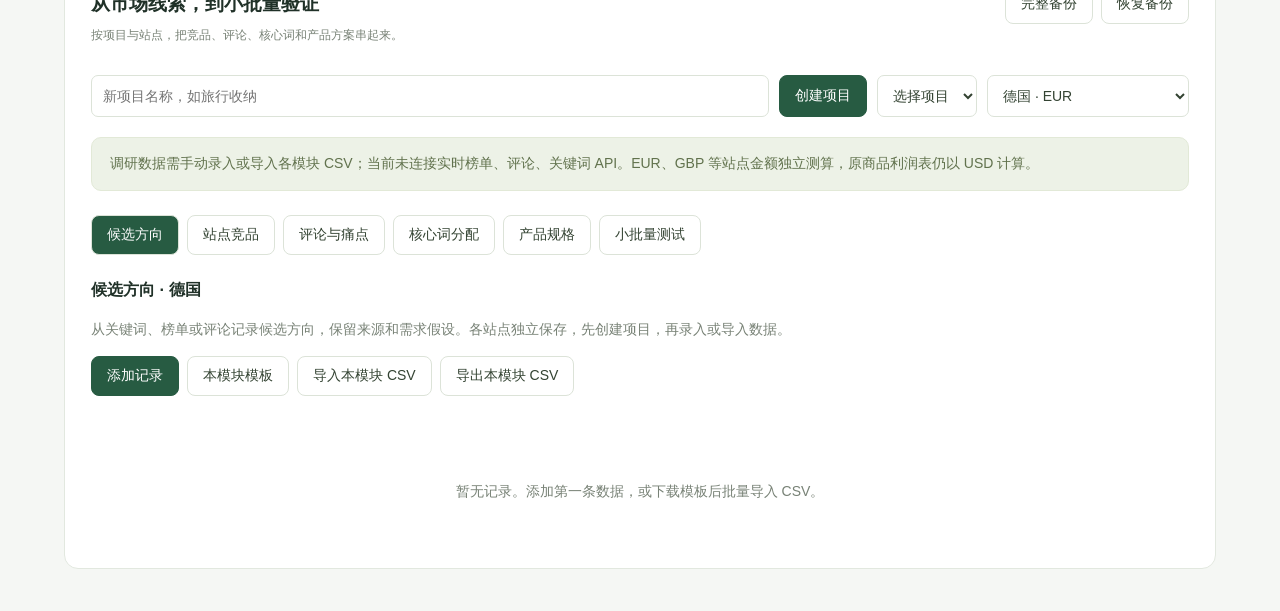
==== commit 9a293a4c: "Show saved product details locally when marketplace links are blocked" ====
--- a/index.html
+++ b/index.html
@@ -12,5 +12,5 @@
 <div class="project-bar"><input id="project-name" placeholder="新项目名称，如旅行收纳" aria-label="新项目名称"><button id="project-create" class="primary">创建项目</button><select id="research-project" aria-label="选择调研项目"></select><select id="research-site" aria-label="目标站点"></select></div>
 <div class="notice">调研数据需手动录入或导入各模块 CSV；当前未连接实时榜单、评论、关键词 API。EUR、GBP 等站点金额独立测算，原商品利润表仍以 USD 计算。</div>
 <div id="research-tabs" role="tablist" aria-label="调研步骤"></div><h3 id="research-title"></h3><p id="research-description"></p><div class="actions"><button id="research-add" class="primary">添加记录</button><button id="research-template">本模块模板</button><button id="research-import">导入本模块 CSV</button><button id="research-export">导出本模块 CSV</button><input id="research-file" type="file" accept=".csv" hidden></div><p id="research-status" role="status" aria-live="polite"></p><div id="research-insights"></div><div id="research-grid"></div></section></main>
-<dialog id="research-editor"><form id="research-form"><div class="dialog-head"><h2 id="research-editor-title"></h2><button type="button" id="research-close" aria-label="关闭调研编辑">×</button></div><div id="research-inputs" class="form-grid"></div><p id="research-error" role="alert"></p><div class="dialog-foot"><button type="button" id="research-cancel">取消</button><button class="primary" type="submit">保存记录</button></div></form></dialog>
+<dialog id="candidate-details"><div class="dialog-head"><h2>已采集商品资料</h2><button id="candidate-details-close" type="button" aria-label="关闭商品资料">×</button></div><div id="candidate-details-body"></div></dialog><dialog id="research-editor"><form id="research-form"><div class="dialog-head"><h2 id="research-editor-title"></h2><button type="button" id="research-close" aria-label="关闭调研编辑">×</button></div><div id="research-inputs" class="form-grid"></div><p id="research-error" role="alert"></p><div class="dialog-foot"><button type="button" id="research-cancel">取消</button><button class="primary" type="submit">保存记录</button></div></form></dialog>
 <dialog id="editor"><form id="form"><div class="dialog-head"><div><p class="eyebrow">PRODUCT DETAILS</p><h2 id="form-title">添加商品</h2></div><button type="button" id="close" aria-label="关闭">×</button></div><div id="inputs" class="form-grid"></div><div id="preview" class="preview" aria-live="polite"></div><p id="form-error" role="alert"></p><div class="dialog-foot"><button type="button" id="cancel">取消</button><button class="primary" type="submit">保存商品</button></div></form></dialog><div id="message" role="status" hidden></div><script type="module" src="./app.js"></script><script type="module" src="./research.js"></script><script type="module" src="./recent-data.js"></script></body></html>
--- a/style.css
+++ b/style.css
@@ -5,3 +5,5 @@
 .real-table td{white-space:normal;vertical-align:top;min-width:140px}.real-table td:nth-child(3){min-width:300px;max-width:650px}.real-table td p{color:#52634f}.real-table a{display:block;font-size:12px;margin-top:10px}.real-table th{position:sticky;top:0}#real-data .table-wrap{max-height:650px;overflow:auto}a{color:#275b42}
 
 #recent-data td{white-space:normal;vertical-align:top;min-width:130px}#recent-data td:first-child{max-width:440px}#recent-data td p{color:#4a5e47}#recent-reviews td:nth-child(3){min-width:280px}#recent-data a{color:#275b42}
+
+.candidate-title{display:block;text-align:left;background:transparent;border:0;padding:0;margin-bottom:10px;color:#275b42;white-space:normal;line-height:1.7}.candidate-title:hover{text-decoration:underline;background:transparent}#candidate-details{width:min(850px,95vw)}.candidate-facts{display:grid;grid-template-columns:150px 1fr;gap:12px;margin:24px 0}.candidate-facts dt{color:#7b8574}.candidate-facts dd{margin:0;overflow-wrap:anywhere}.saved-description{white-space:pre-wrap;overflow-wrap:anywhere}@media(max-width:600px){.candidate-facts{grid-template-columns:100px 1fr}}
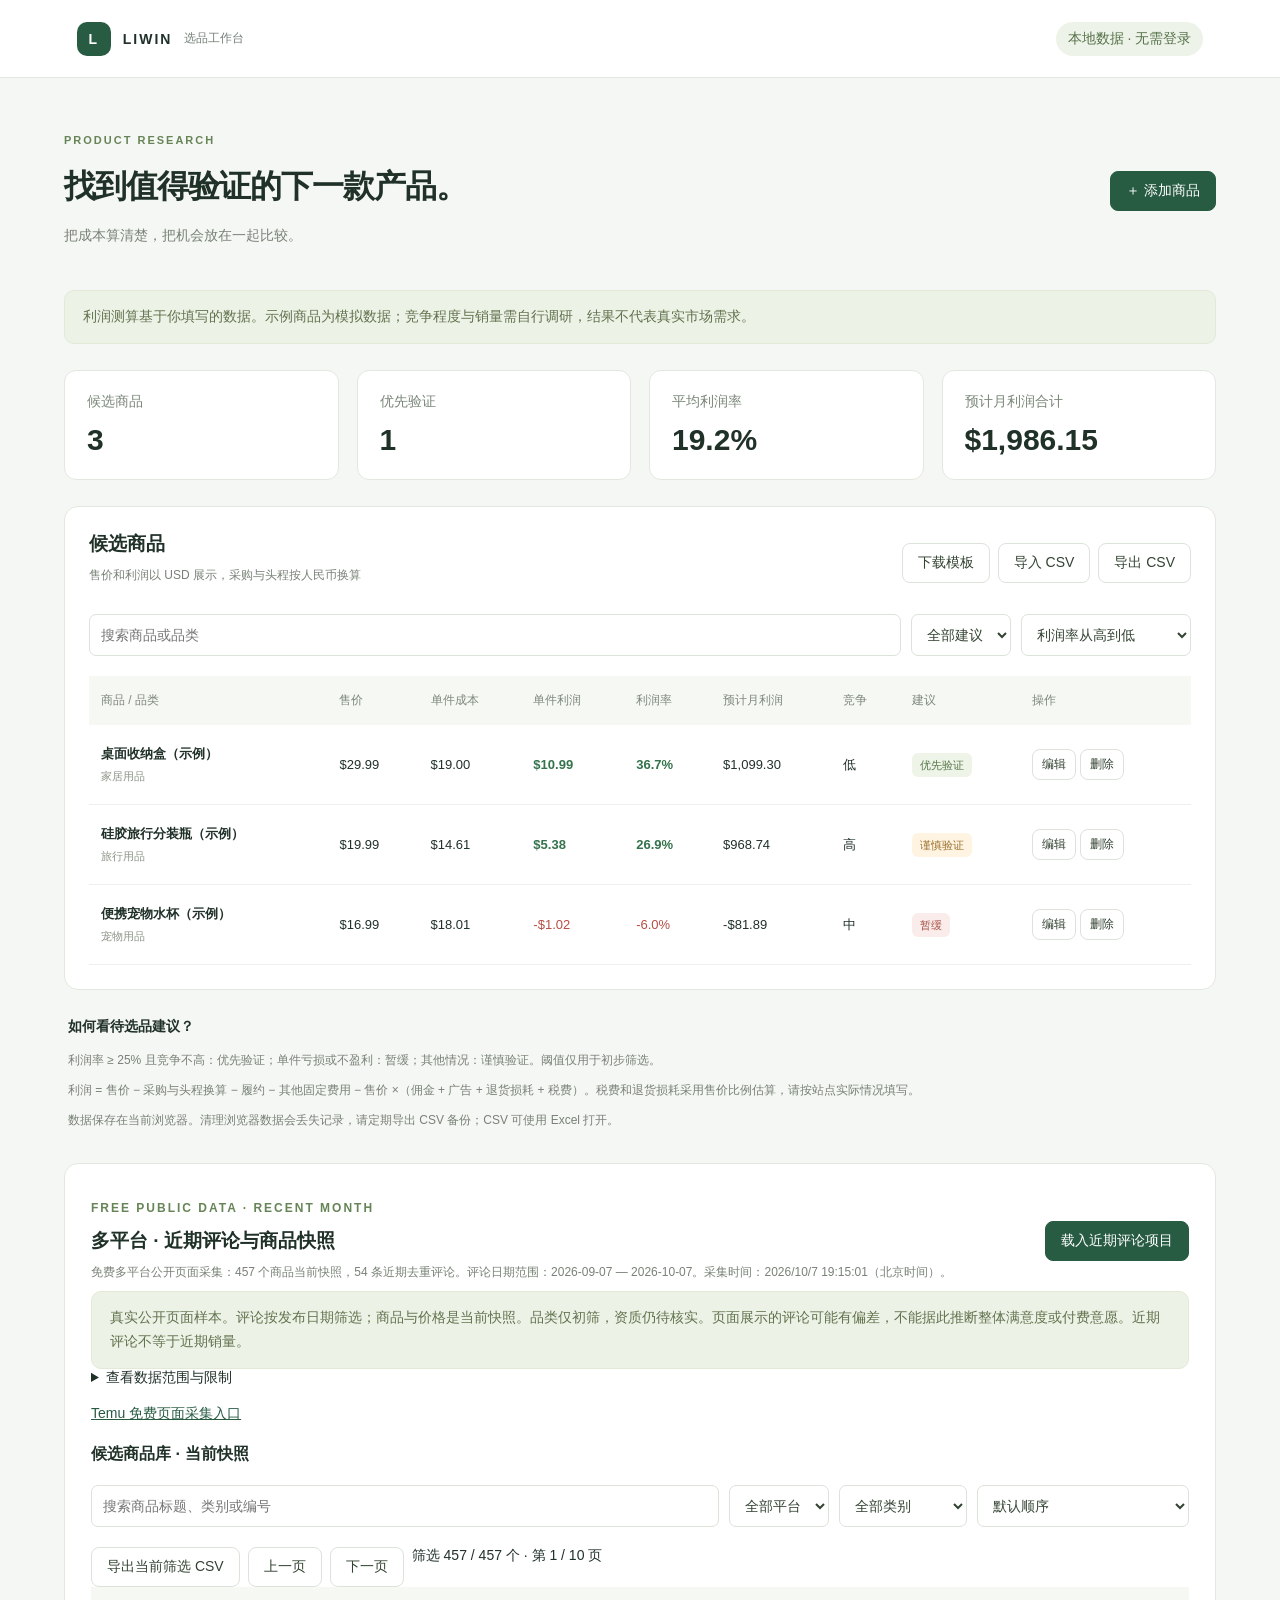
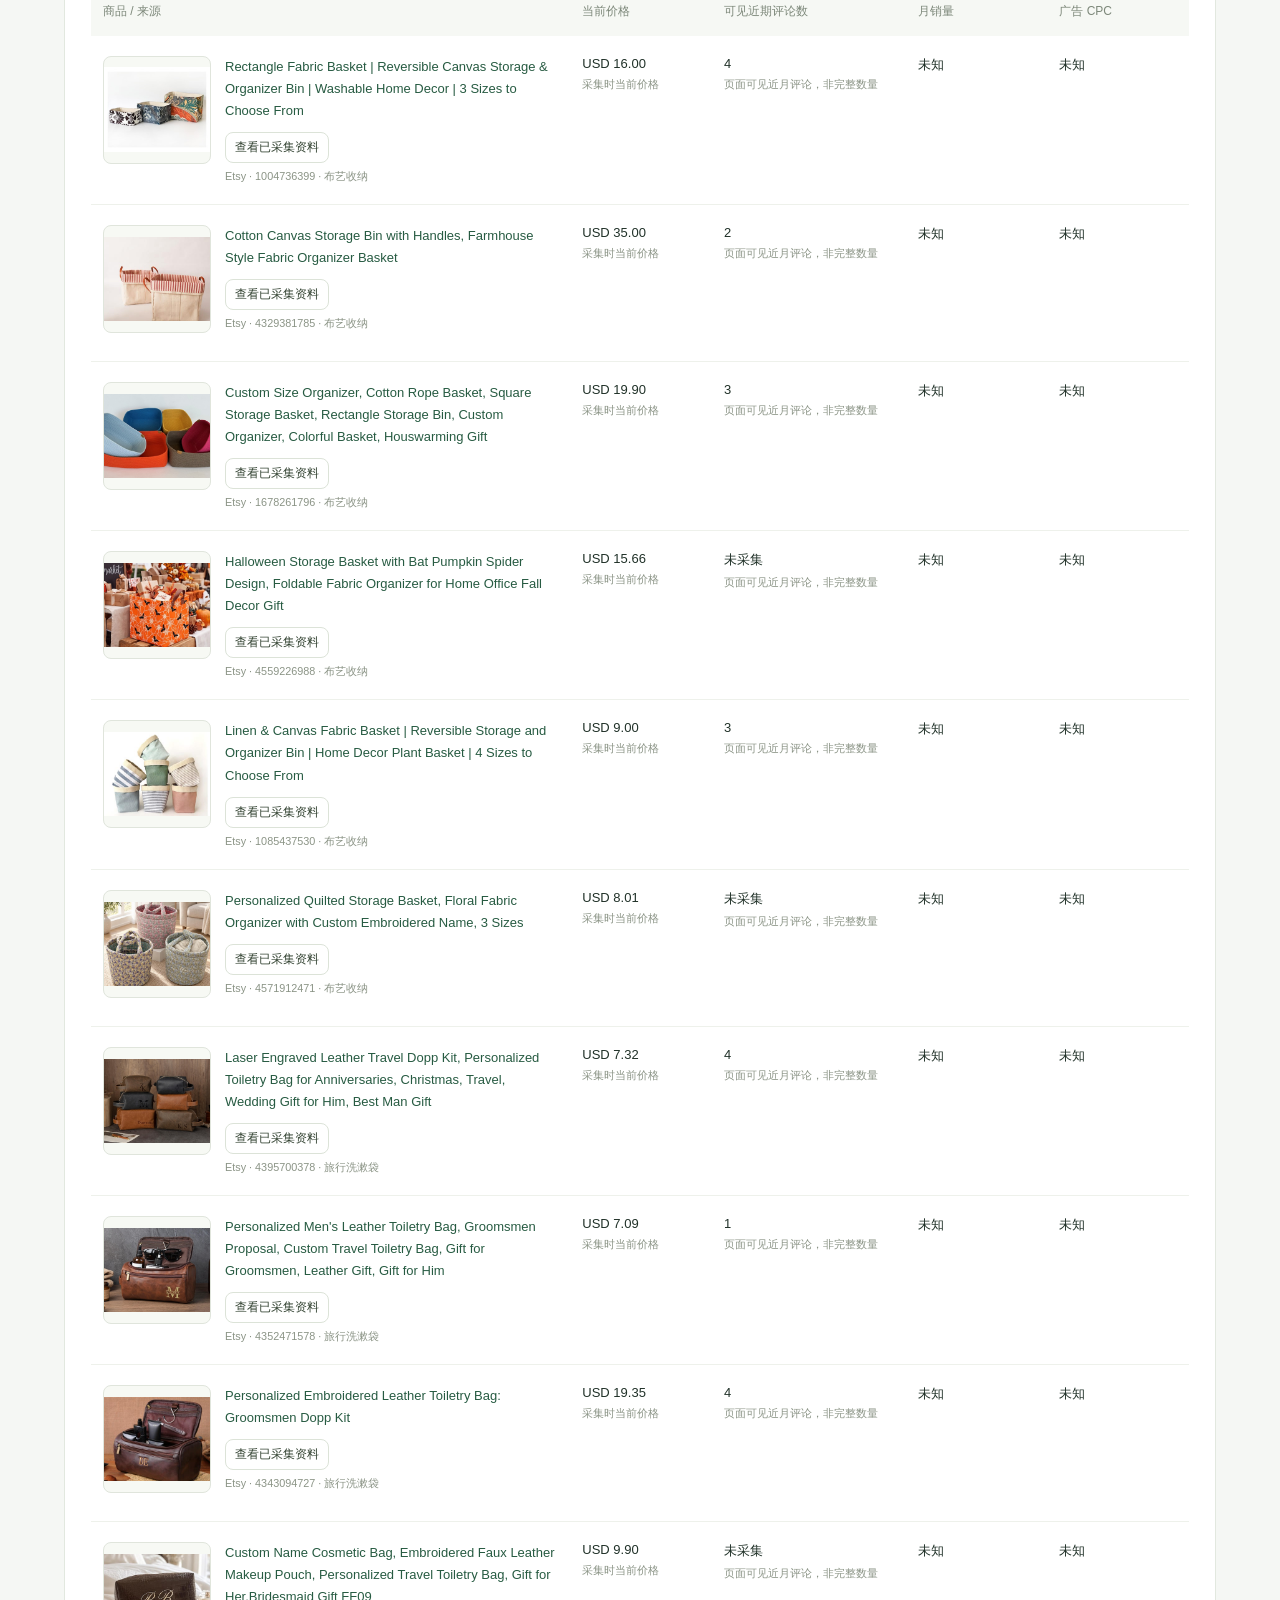
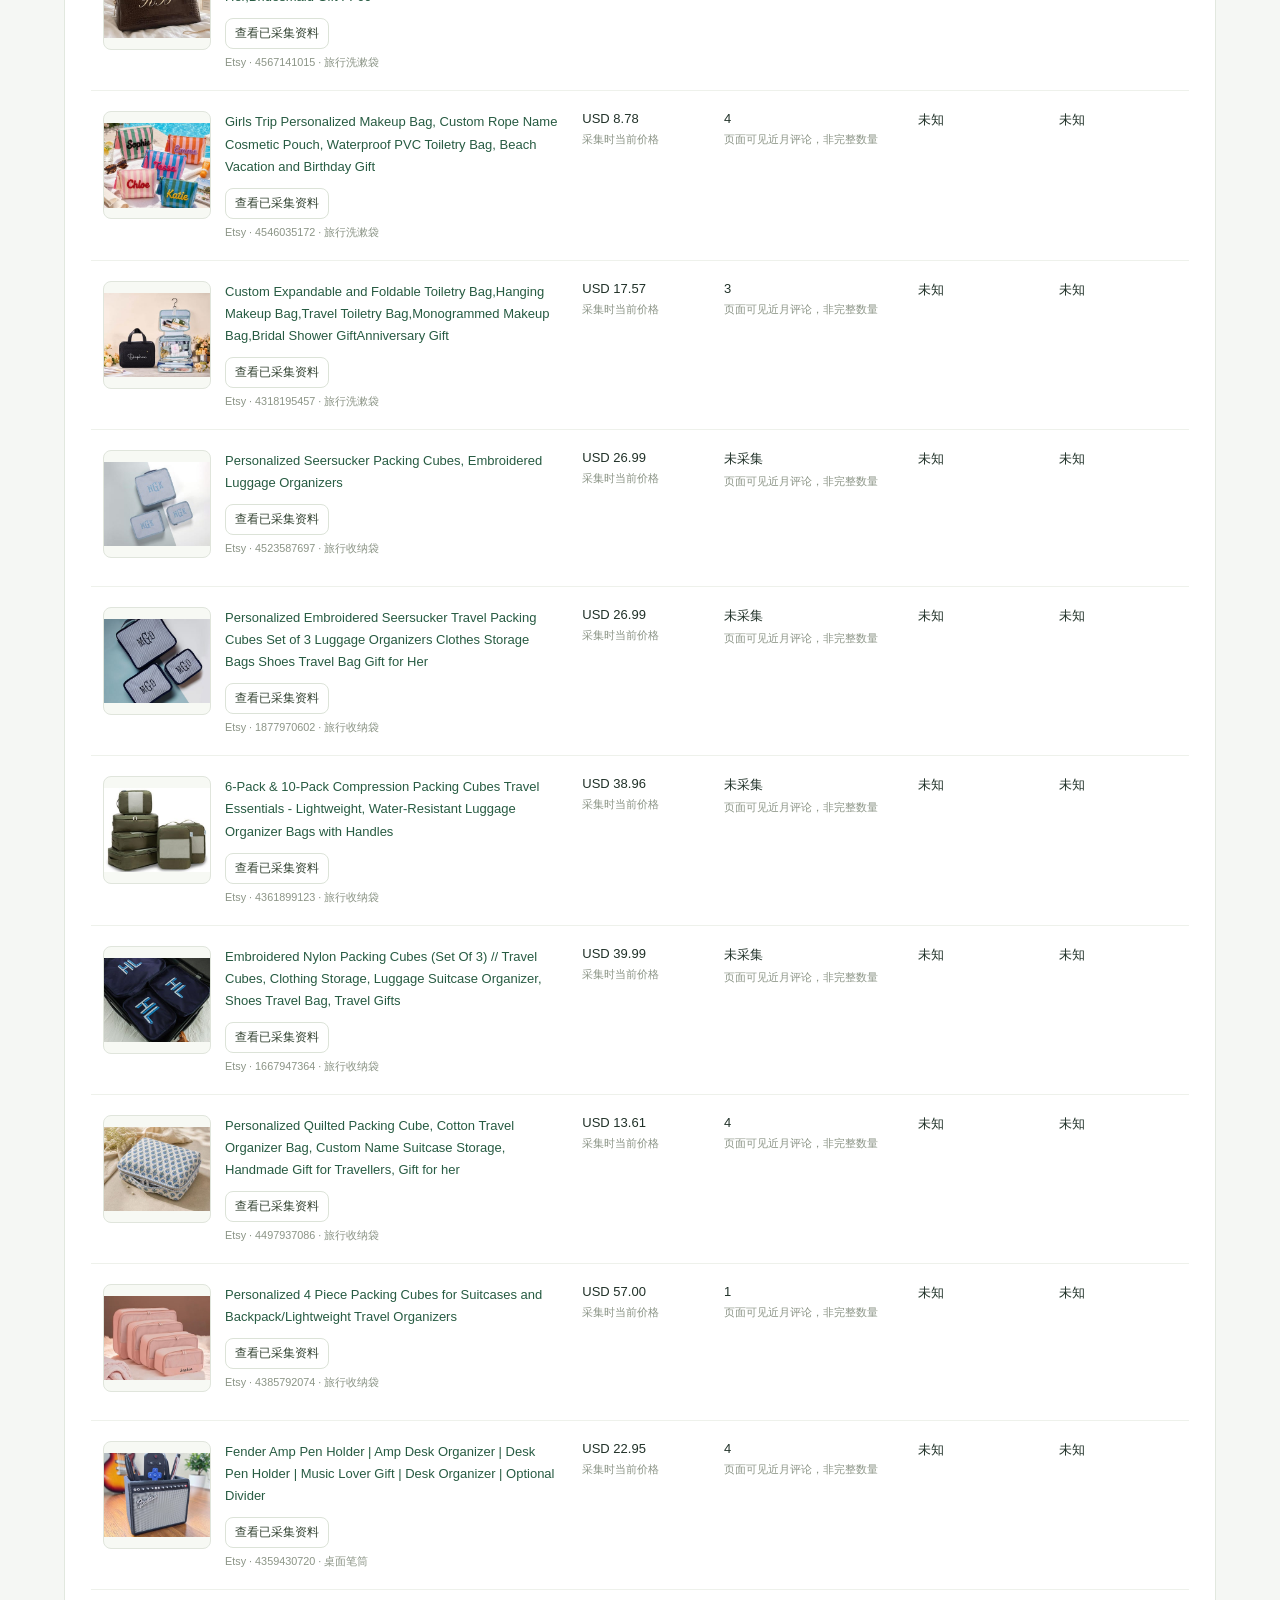
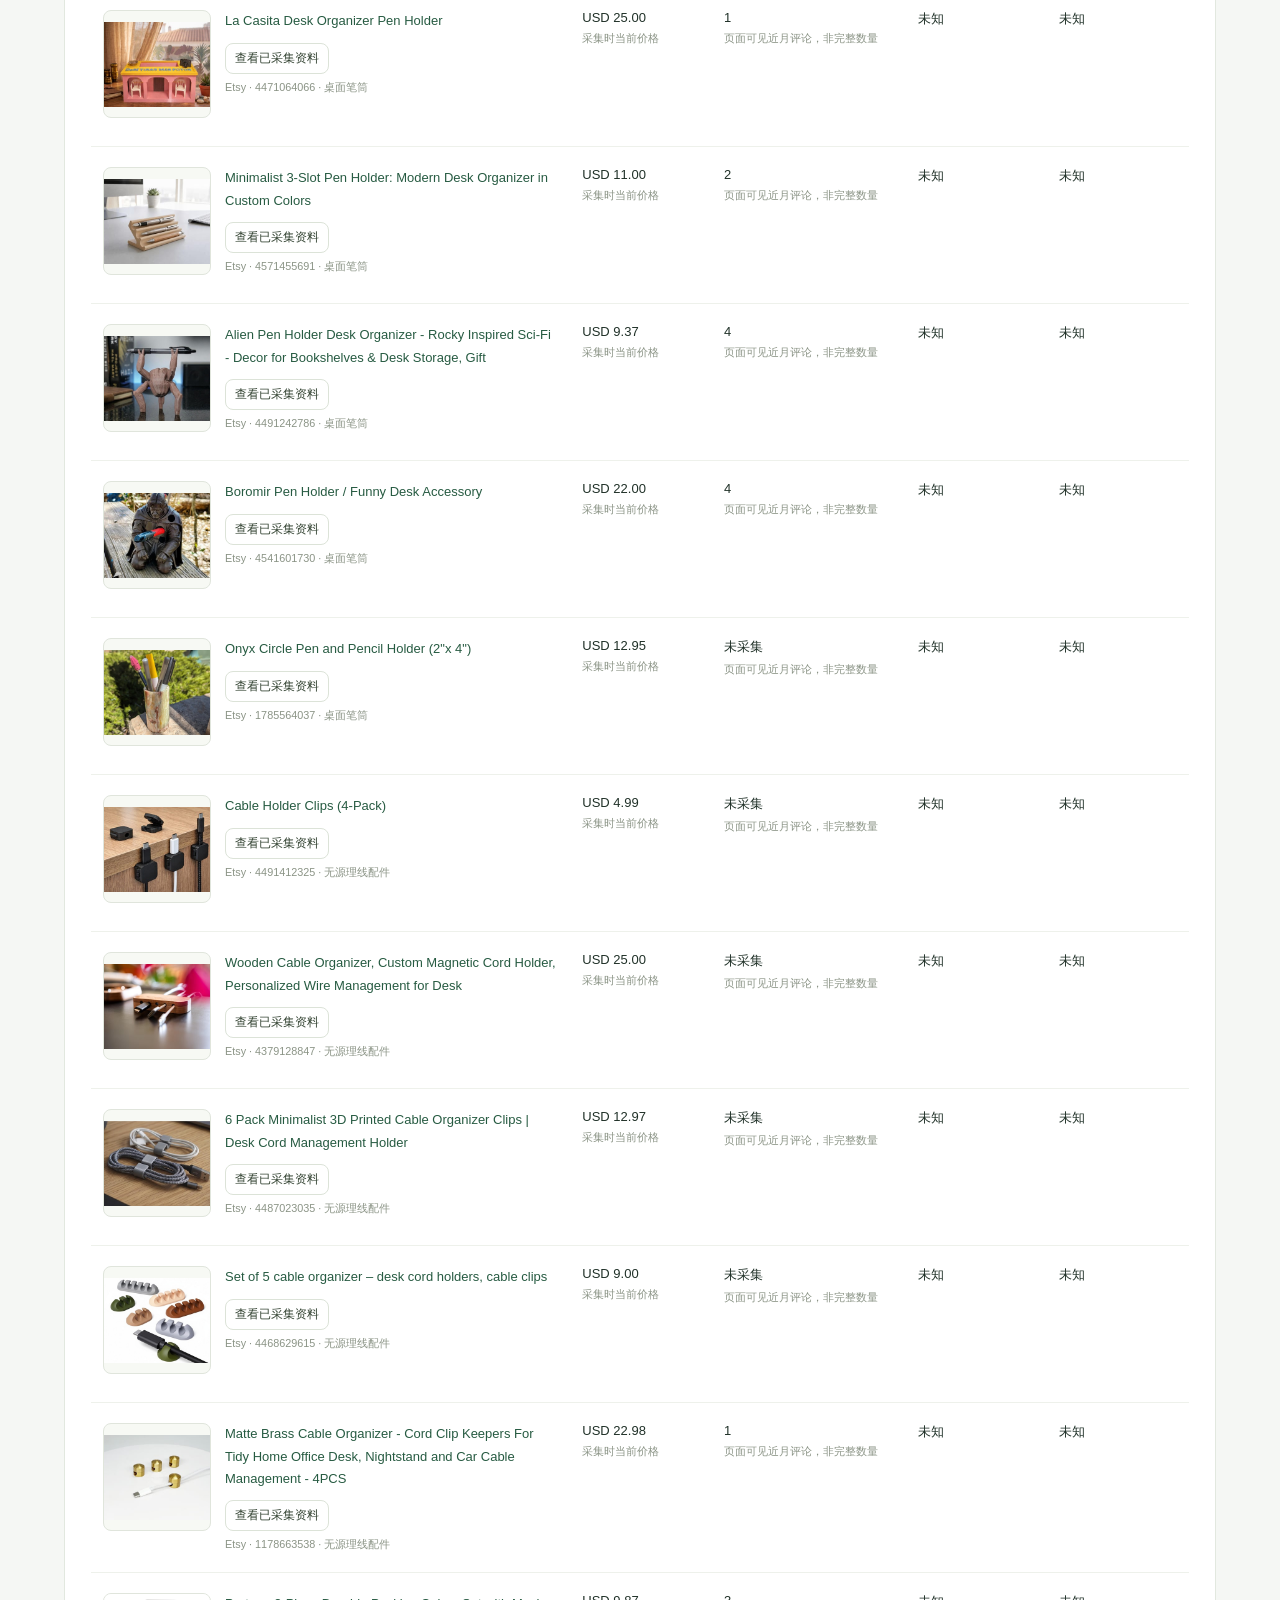
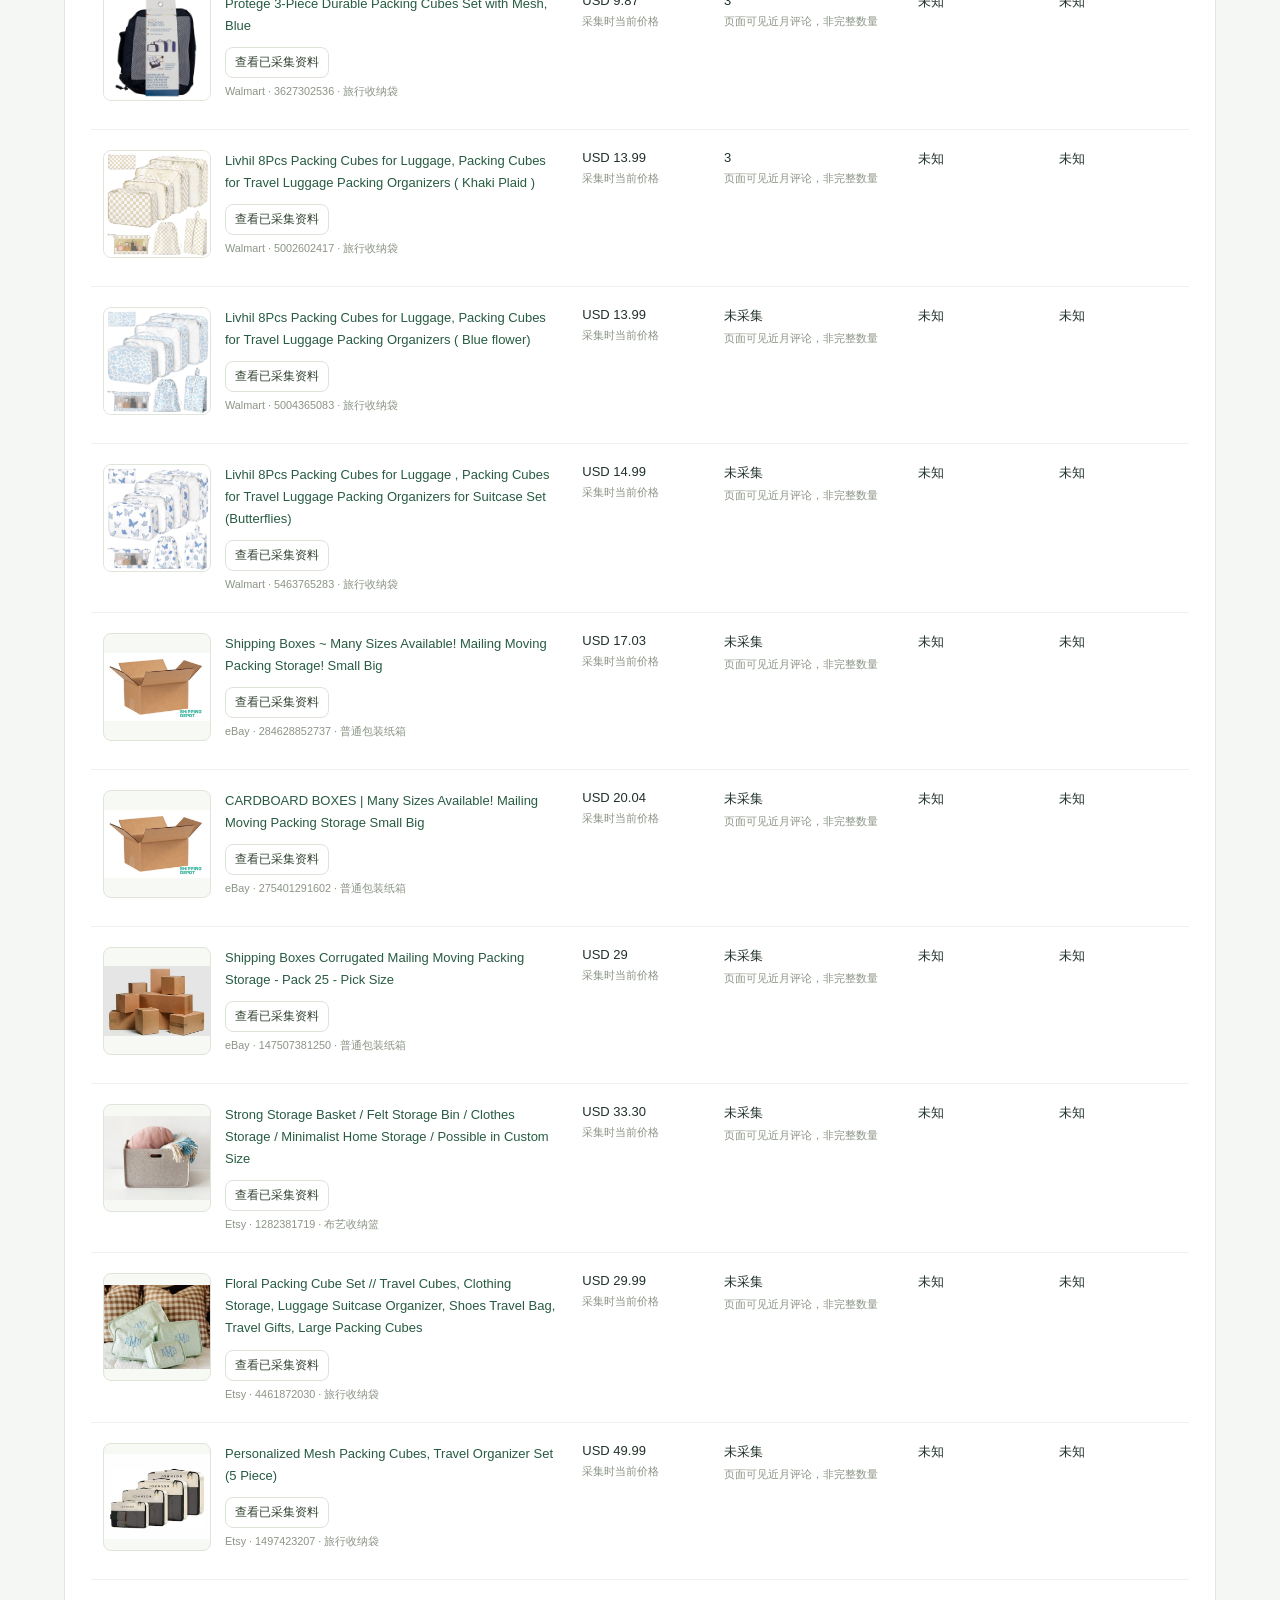
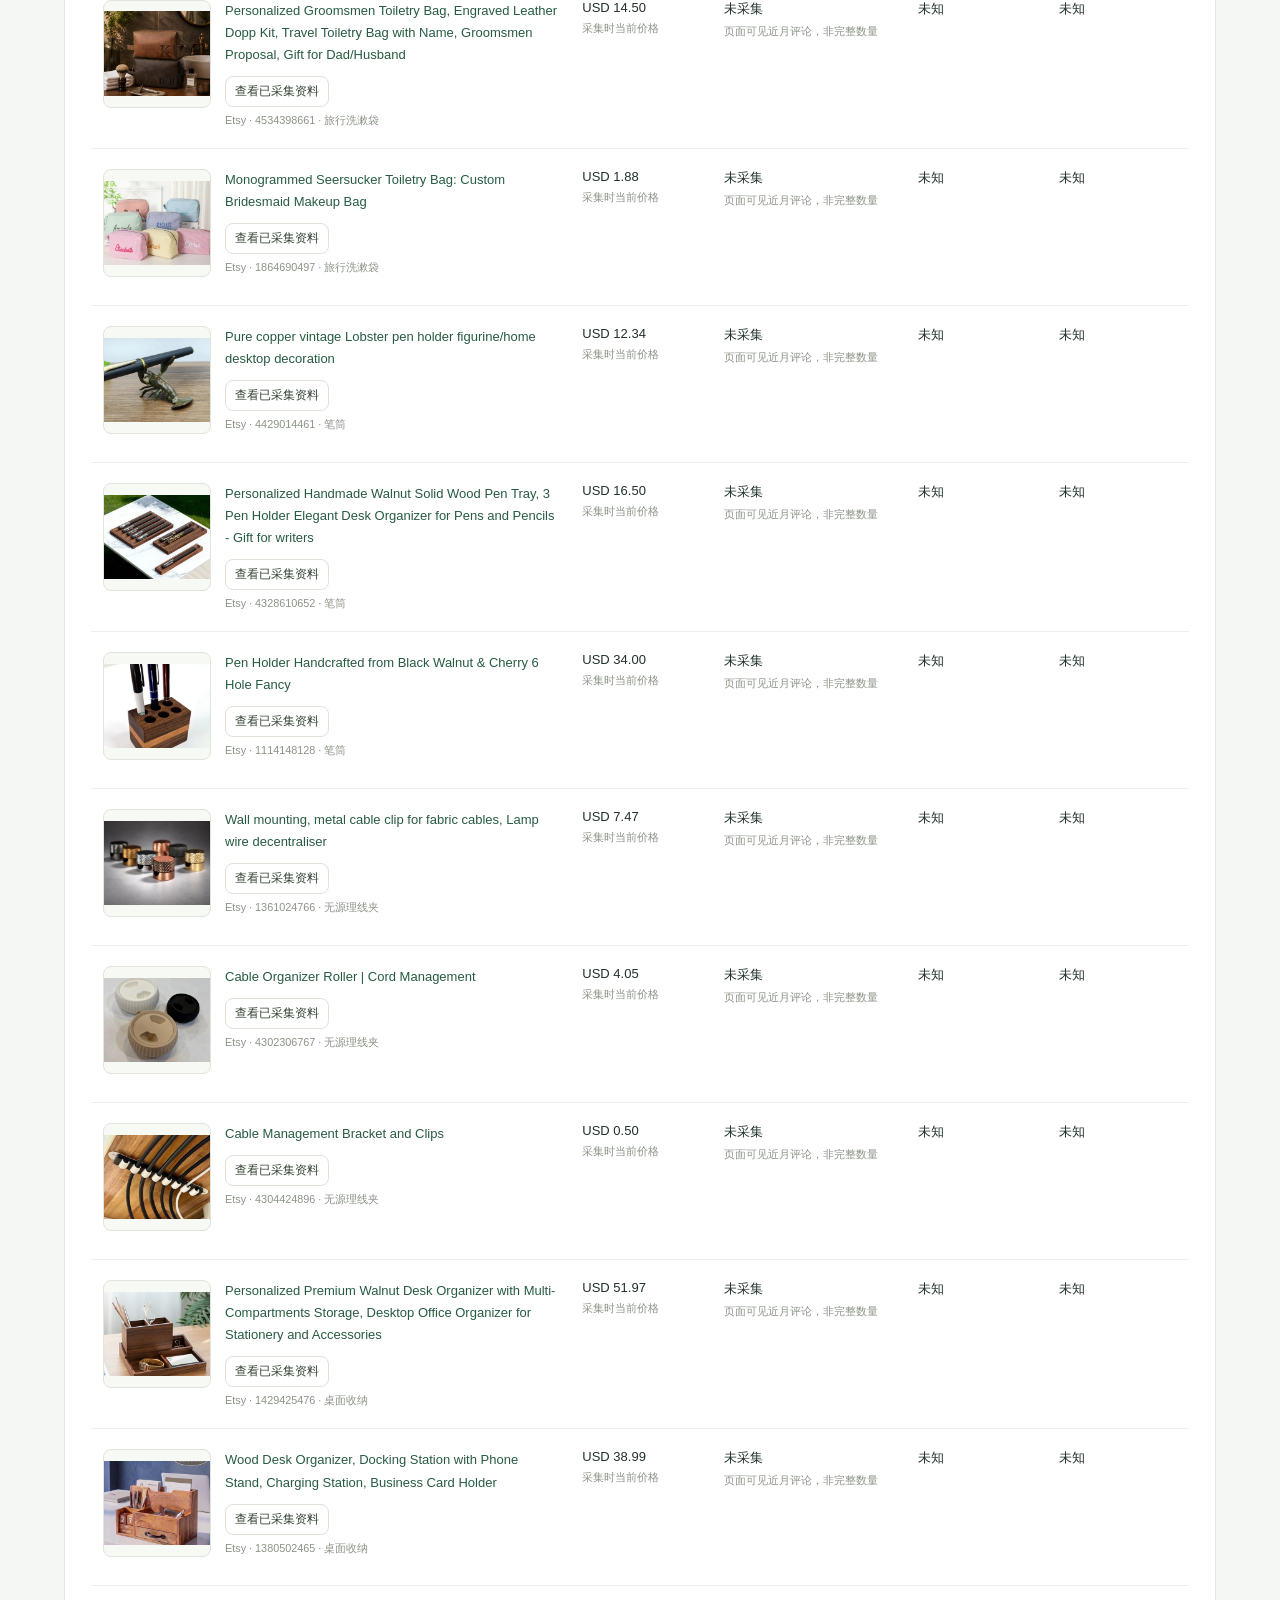
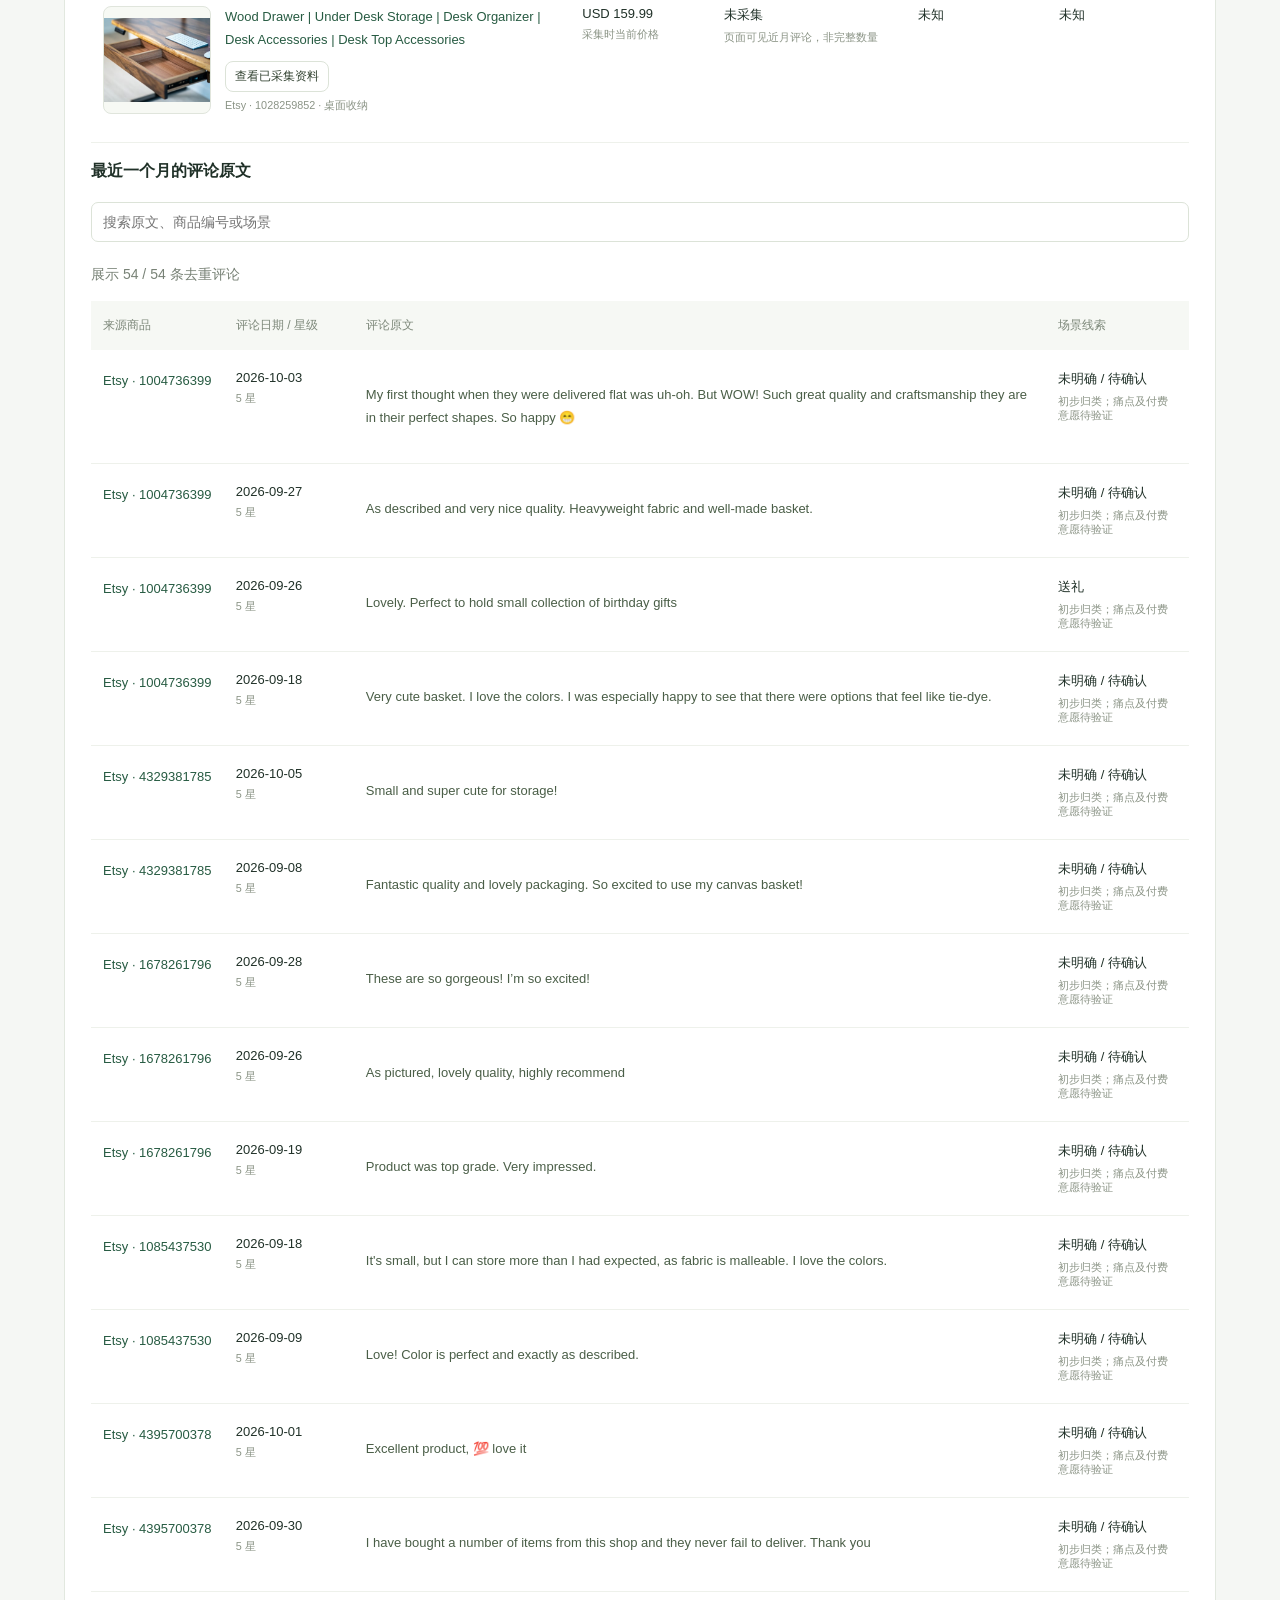
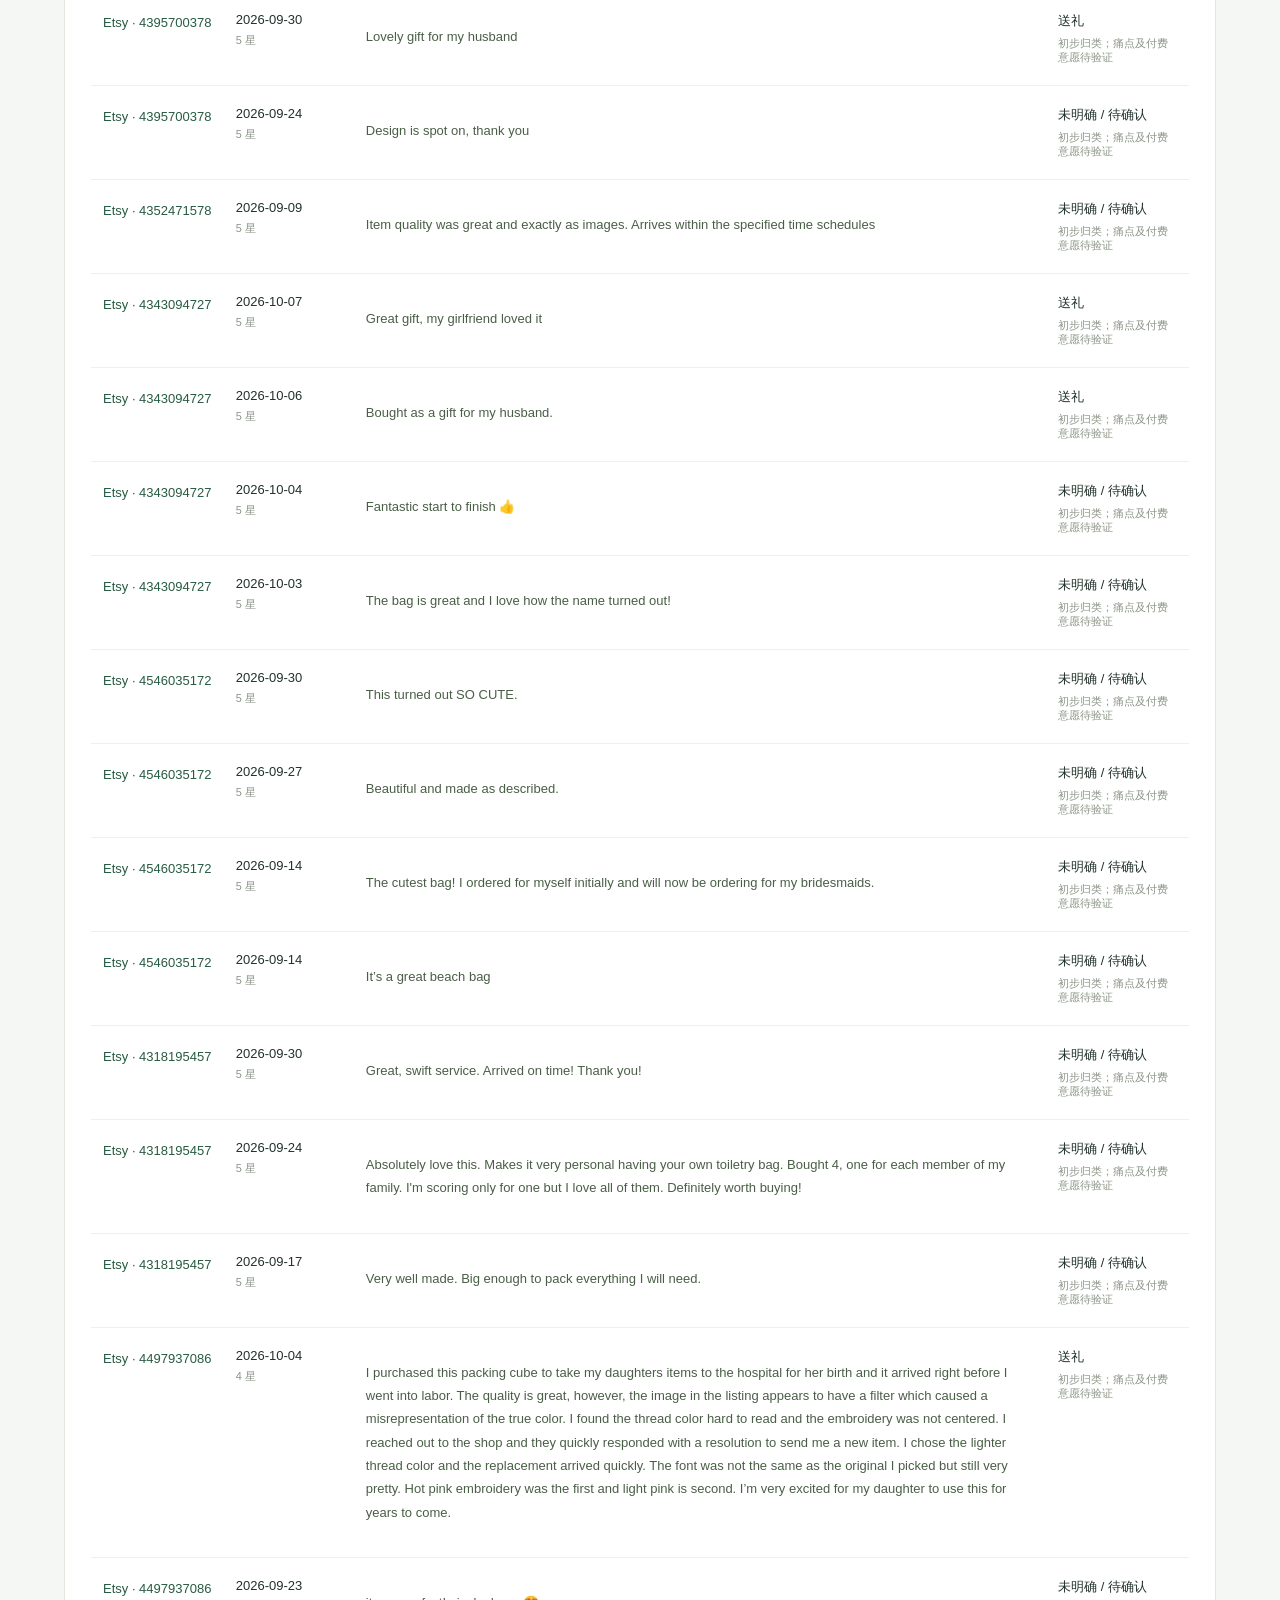
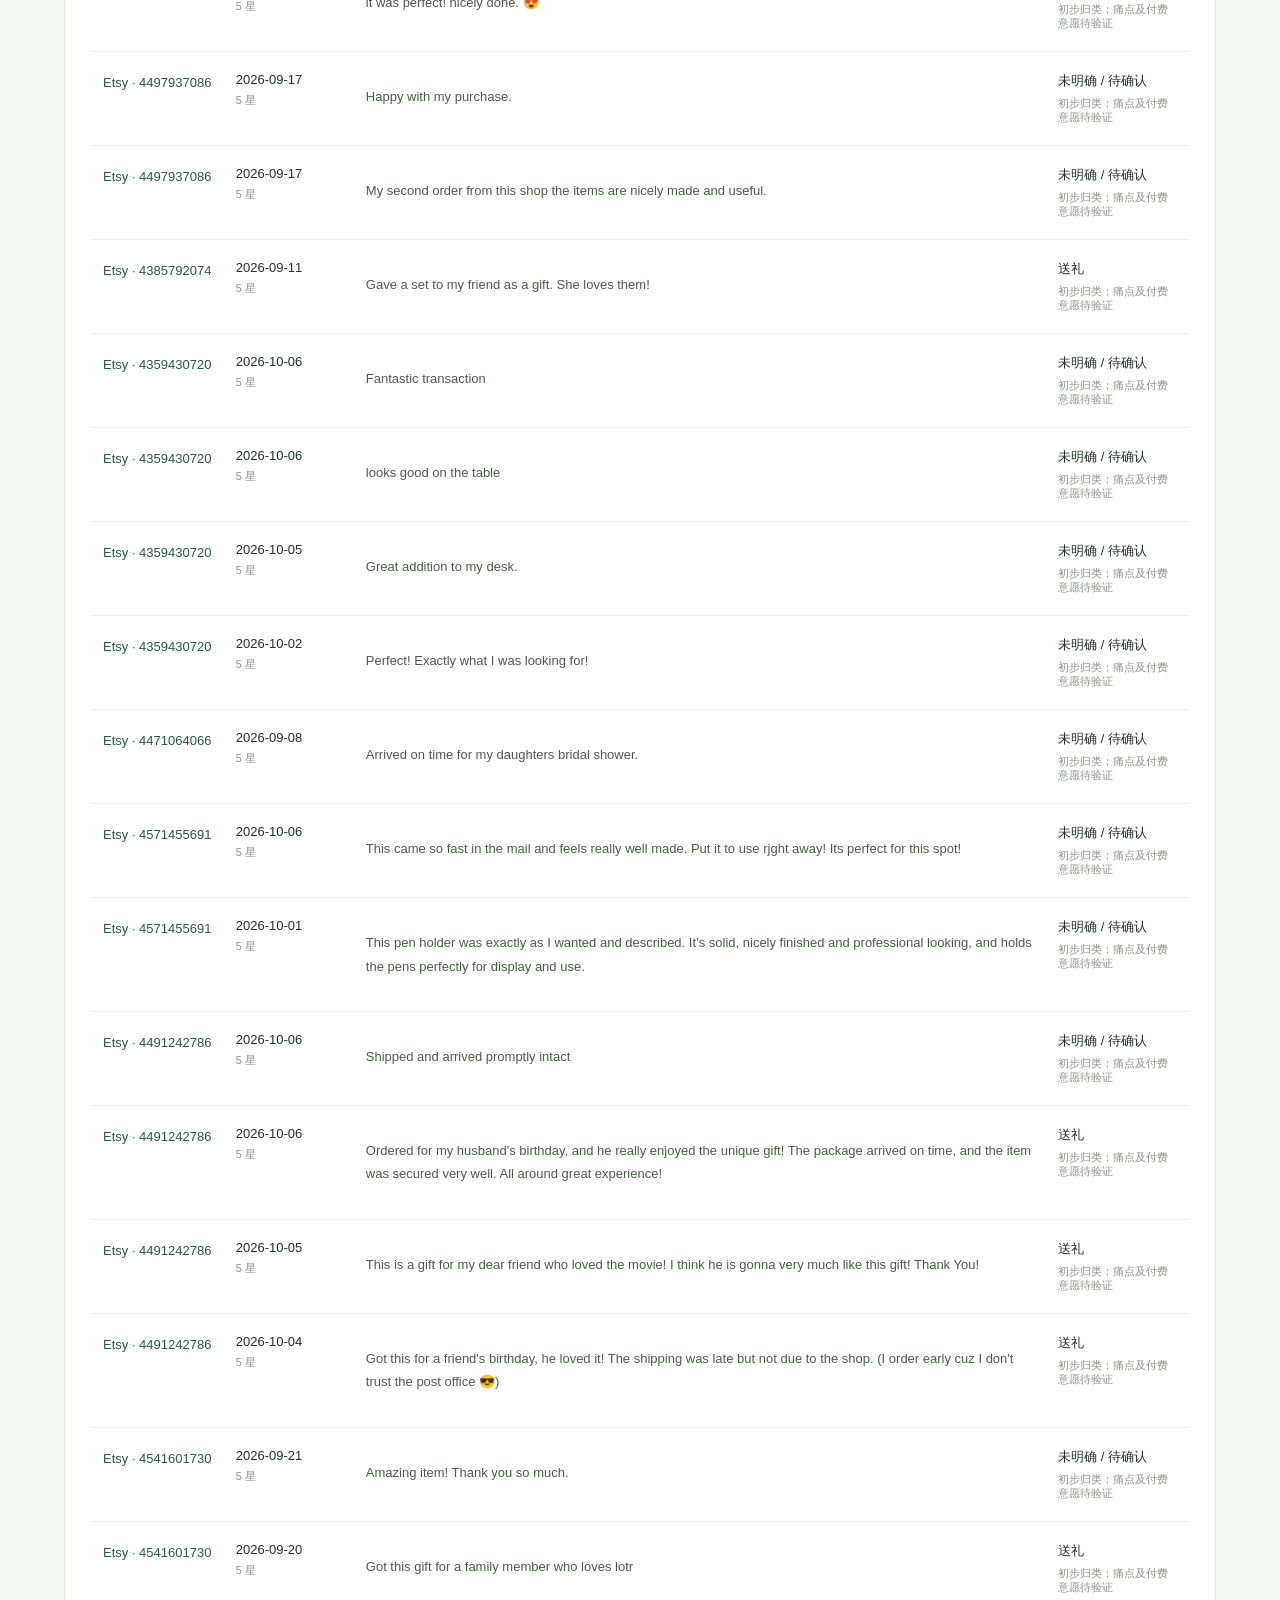
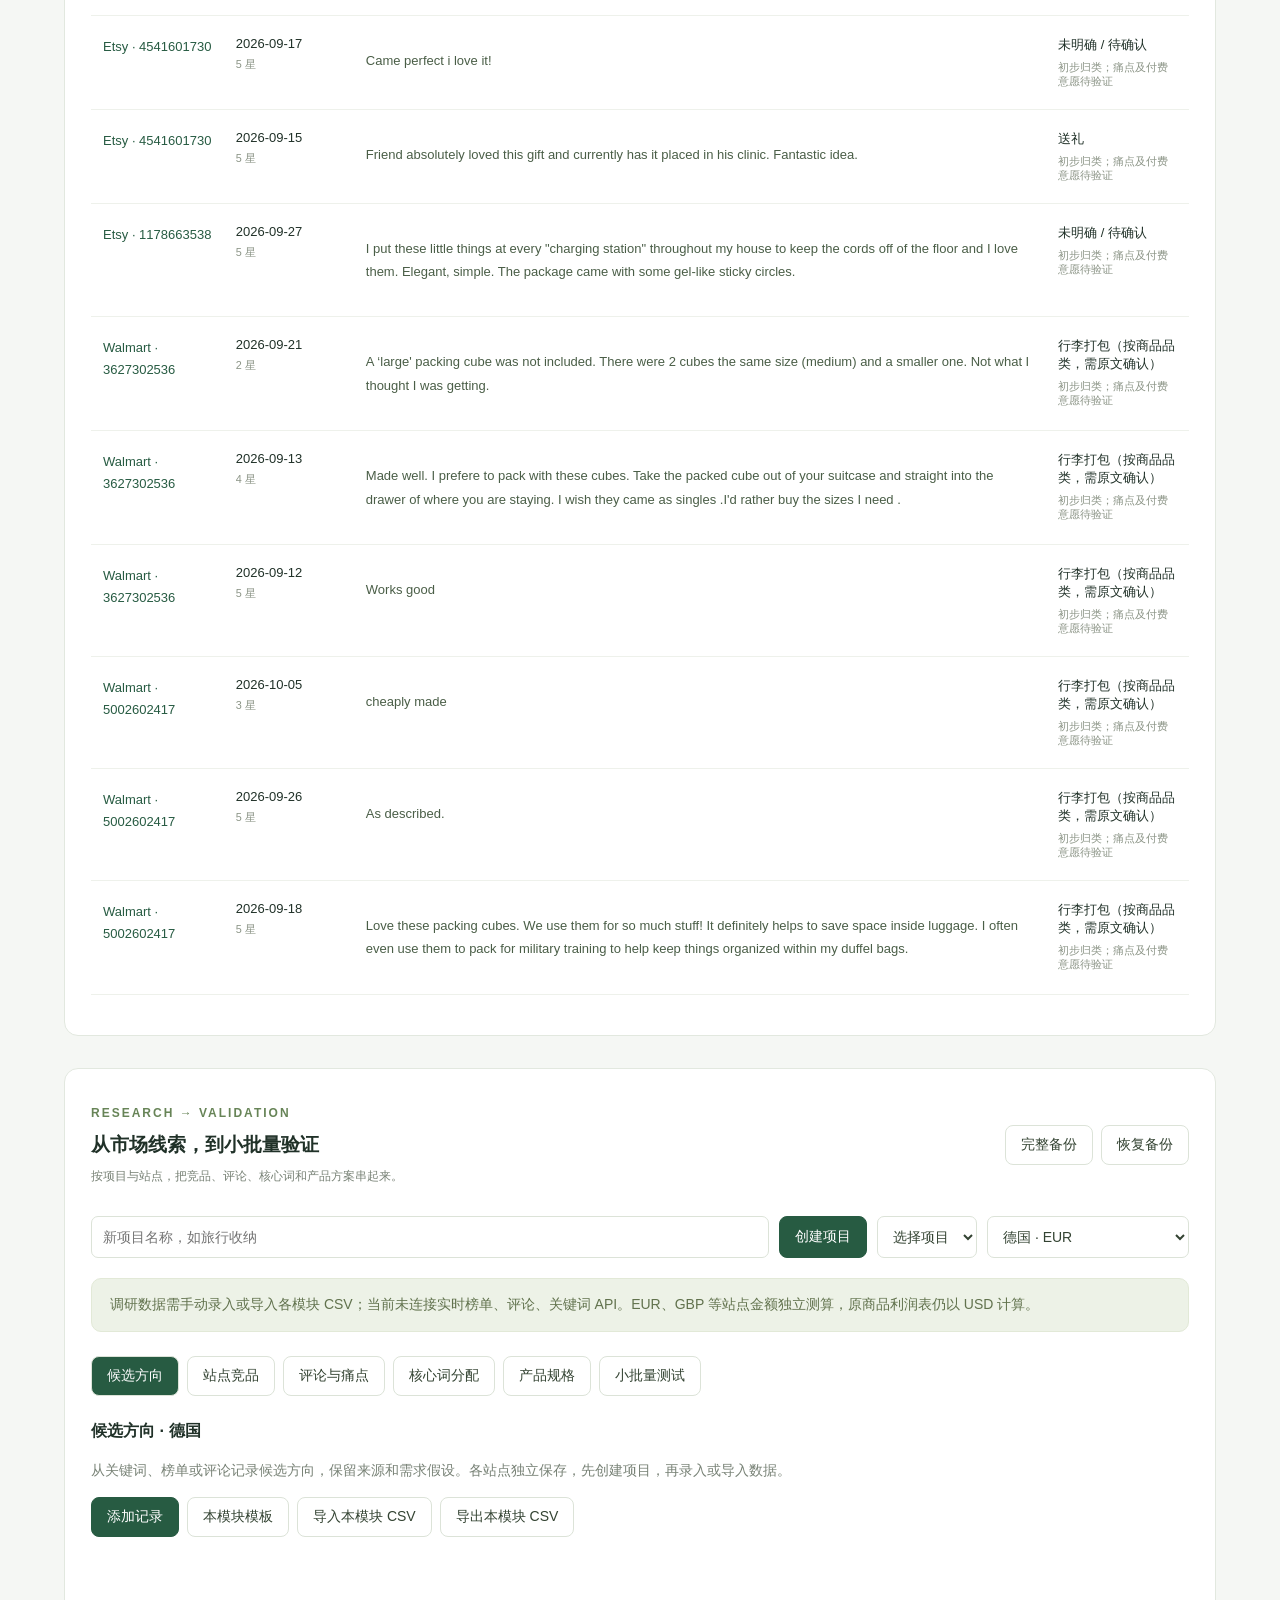
==== commit afc86eba: "Add user-initiated Temu visible-page collector with explicit unknown listing dates" ====
--- a/index.html
+++ b/index.html
@@ -7,7 +7,7 @@
 <div class="filters"><input id="search" placeholder="搜索商品或品类" aria-label="搜索商品或品类"><select id="filter" aria-label="筛选建议"><option value="">全部建议</option><option>优先验证</option><option>谨慎验证</option><option>暂缓</option></select><select id="sort" aria-label="排序"><option value="margin">利润率从高到低</option><option value="monthly">预计月利润从高到低</option><option value="profit">单件利润从高到低</option></select></div>
 <div class="table-wrap"><table><thead><tr><th>商品 / 品类</th><th>售价</th><th>单件成本</th><th>单件利润</th><th>利润率</th><th>预计月利润</th><th>竞争</th><th>建议</th><th>操作</th></tr></thead><tbody id="rows"></tbody></table></div><p id="empty" hidden>没有匹配的商品，添加商品或调整筛选条件。</p></section>
 <section class="method"><h3>如何看待选品建议？</h3><p>利润率 ≥ 25% 且竞争不高：优先验证；单件亏损或不盈利：暂缓；其他情况：谨慎验证。阈值仅用于初步筛选。</p><p>利润 = 售价 − 采购与头程换算 − 履约 − 其他固定费用 − 售价 ×（佣金 + 广告 + 退货损耗 + 税费）。税费和退货损耗采用售价比例估算，请按站点实际情况填写。</p><p>数据保存在当前浏览器。清理浏览器数据会丢失记录，请定期导出 CSV 备份；CSV 可使用 Excel 打开。</p></section>
-<section class="research-workspace" id="recent-data"><div class="toolbar"><div><p class="eyebrow">FREE PUBLIC DATA · RECENT MONTH</p><h2>多平台 · 近期评论与商品快照</h2><p id="recent-summary">正在加载采集结果…</p></div><button id="recent-import" class="primary" disabled>载入近期评论项目</button></div><div class="notice">真实公开页面样本。评论按发布日期筛选；商品与价格是当前快照。品类仅初筛，资质仍待核实。页面展示的评论可能有偏差，不能据此推断整体满意度或付费意愿。近期评论不等于近期销量。</div><details><summary>查看数据范围与限制</summary><ul id="recent-limits"></ul></details><h3>候选商品库 · 当前快照</h3><div class="filters"><input id="candidate-search" aria-label="搜索候选商品" placeholder="搜索商品标题、类别或编号"><select id="candidate-platform" aria-label="候选平台"><option value="">全部平台</option></select><select id="candidate-category" aria-label="候选类别"><option value="">全部类别</option></select><select id="candidate-sort" aria-label="候选排序"><option value="default">默认顺序</option><option value="price">价格从低到高（同币种内）</option></select></div><div class="actions"><button id="candidate-export">导出当前筛选 CSV</button><button id="candidate-prev">上一页</button><button id="candidate-next">下一页</button><span id="candidate-count" role="status"></span></div><div class="table-wrap"><table><thead><tr><th>商品 / 来源</th><th>当前价格</th><th>可见近期评论数</th><th>月销量</th><th>广告 CPC</th></tr></thead><tbody id="recent-products"></tbody></table></div><h3>最近一个月的评论原文</h3><div class="filters"><input id="recent-search" aria-label="搜索近期评论" placeholder="搜索原文、商品编号或场景"></div><p id="recent-review-count"></p><div class="table-wrap"><table><thead><tr><th>来源商品</th><th>评论日期 / 星级</th><th>评论原文</th><th>场景线索</th></tr></thead><tbody id="recent-reviews"></tbody></table></div><p id="recent-status" role="status"></p></section>
+<section class="research-workspace" id="recent-data"><div class="toolbar"><div><p class="eyebrow">FREE PUBLIC DATA · RECENT MONTH</p><h2>多平台 · 近期评论与商品快照</h2><p id="recent-summary">正在加载采集结果…</p></div><button id="recent-import" class="primary" disabled>载入近期评论项目</button></div><div class="notice">真实公开页面样本。评论按发布日期筛选；商品与价格是当前快照。品类仅初筛，资质仍待核实。页面展示的评论可能有偏差，不能据此推断整体满意度或付费意愿。近期评论不等于近期销量。</div><details><summary>查看数据范围与限制</summary><ul id="recent-limits"></ul></details><p><a href="./temu-collector.html">Temu 免费页面采集入口</a></p><h3>候选商品库 · 当前快照</h3><div class="filters"><input id="candidate-search" aria-label="搜索候选商品" placeholder="搜索商品标题、类别或编号"><select id="candidate-platform" aria-label="候选平台"><option value="">全部平台</option></select><select id="candidate-category" aria-label="候选类别"><option value="">全部类别</option></select><select id="candidate-sort" aria-label="候选排序"><option value="default">默认顺序</option><option value="price">价格从低到高（同币种内）</option></select></div><div class="actions"><button id="candidate-export">导出当前筛选 CSV</button><button id="candidate-prev">上一页</button><button id="candidate-next">下一页</button><span id="candidate-count" role="status"></span></div><div class="table-wrap"><table><thead><tr><th>商品 / 来源</th><th>当前价格</th><th>可见近期评论数</th><th>月销量</th><th>广告 CPC</th></tr></thead><tbody id="recent-products"></tbody></table></div><h3>最近一个月的评论原文</h3><div class="filters"><input id="recent-search" aria-label="搜索近期评论" placeholder="搜索原文、商品编号或场景"></div><p id="recent-review-count"></p><div class="table-wrap"><table><thead><tr><th>来源商品</th><th>评论日期 / 星级</th><th>评论原文</th><th>场景线索</th></tr></thead><tbody id="recent-reviews"></tbody></table></div><p id="recent-status" role="status"></p></section>
 <section class="research-workspace" id="research-workspace"><div class="toolbar"><div><p class="eyebrow">RESEARCH → VALIDATION</p><h2>从市场线索，到小批量验证</h2><p>按项目与站点，把竞品、评论、核心词和产品方案串起来。</p></div><div class="actions"><button id="research-backup">完整备份</button><button id="research-restore">恢复备份</button><input id="backup-file" type="file" accept=".json" hidden></div></div>
 <div class="project-bar"><input id="project-name" placeholder="新项目名称，如旅行收纳" aria-label="新项目名称"><button id="project-create" class="primary">创建项目</button><select id="research-project" aria-label="选择调研项目"></select><select id="research-site" aria-label="目标站点"></select></div>
 <div class="notice">调研数据需手动录入或导入各模块 CSV；当前未连接实时榜单、评论、关键词 API。EUR、GBP 等站点金额独立测算，原商品利润表仍以 USD 计算。</div>
--- a/style.css
+++ b/style.css
@@ -7,3 +7,5 @@
 #recent-data td{white-space:normal;vertical-align:top;min-width:130px}#recent-data td:first-child{max-width:440px}#recent-data td p{color:#4a5e47}#recent-reviews td:nth-child(3){min-width:280px}#recent-data a{color:#275b42}
 
 .candidate-title{display:block;text-align:left;background:transparent;border:0;padding:0;margin-bottom:10px;color:#275b42;white-space:normal;line-height:1.7}.candidate-title:hover{text-decoration:underline;background:transparent}#candidate-details{width:min(850px,95vw)}.candidate-facts{display:grid;grid-template-columns:150px 1fr;gap:12px;margin:24px 0}.candidate-facts dt{color:#7b8574}.candidate-facts dd{margin:0;overflow-wrap:anywhere}.saved-description{white-space:pre-wrap;overflow-wrap:anywhere}@media(max-width:600px){.candidate-facts{grid-template-columns:100px 1fr}}
+
+.candidate-image-button{float:left;padding:0;margin:0 14px 8px 0;border:1px solid #e0e5dc;overflow:hidden;width:108px;min-height:108px;background:#f7f9f4}.candidate-thumbnail{display:block;width:106px;height:106px;object-fit:contain}.candidate-no-image{float:left;width:106px;height:106px;display:grid;place-items:center;background:#f1f3ed;color:#788274;font-size:12px;margin:0 14px 8px 0}.candidate-detail-image{display:block;width:min(380px,100%);max-height:380px;object-fit:contain;margin:16px auto;background:#f7f9f4}.image-unavailable{font-size:12px;color:#7b8576;padding:12px}.candidate-image-button:hover{border-color:#729569}
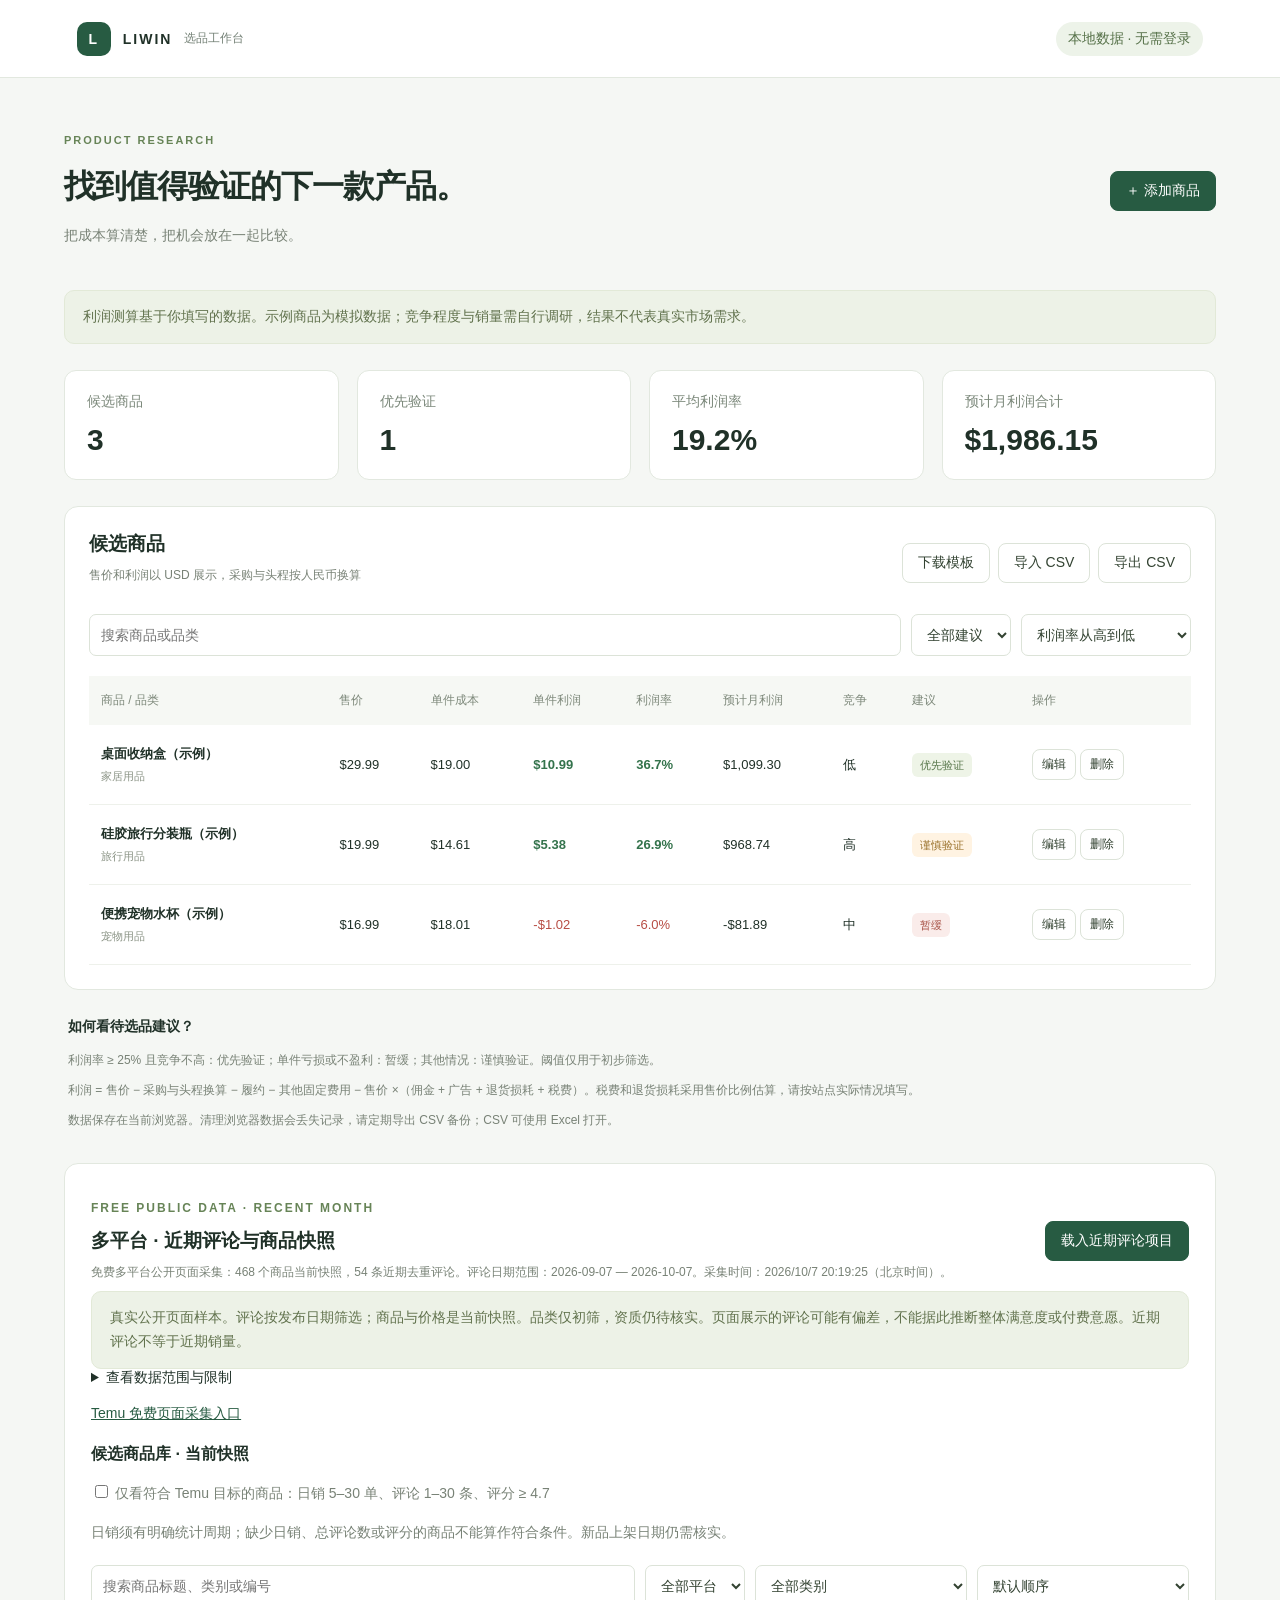
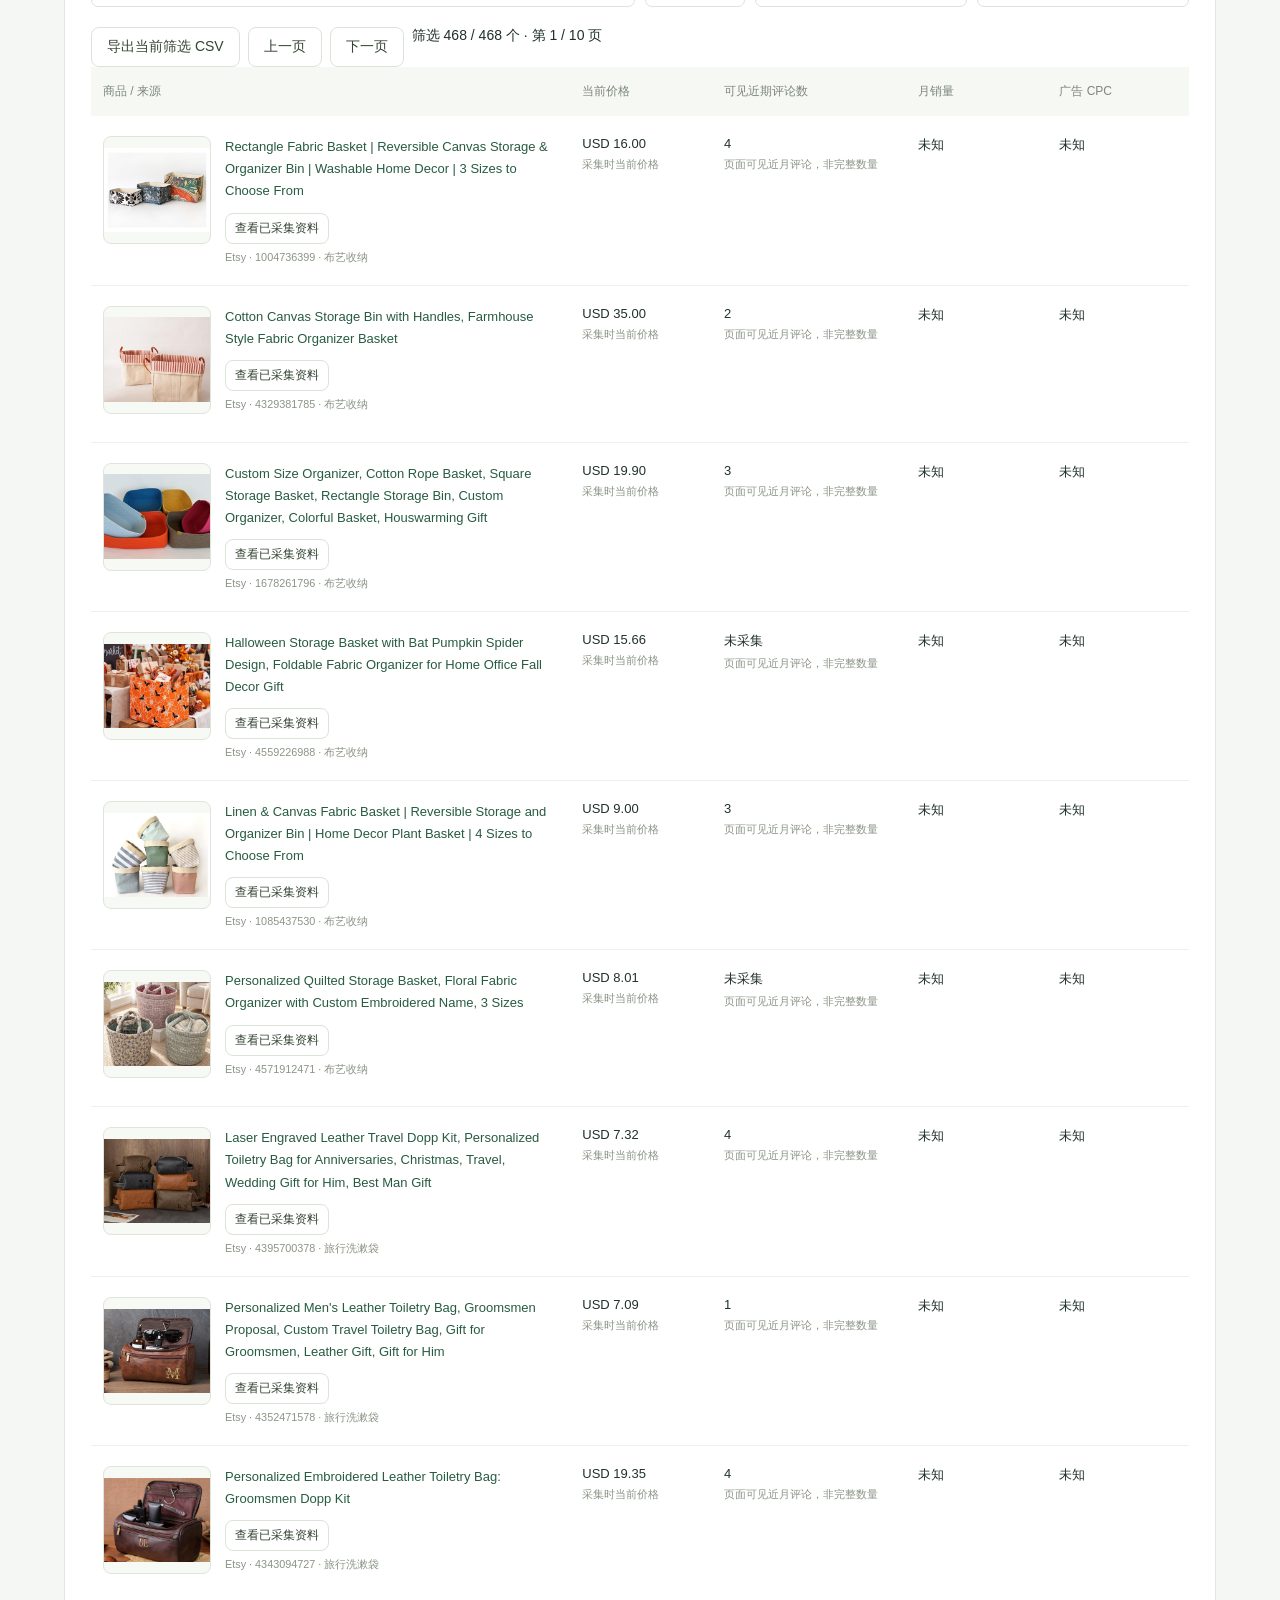
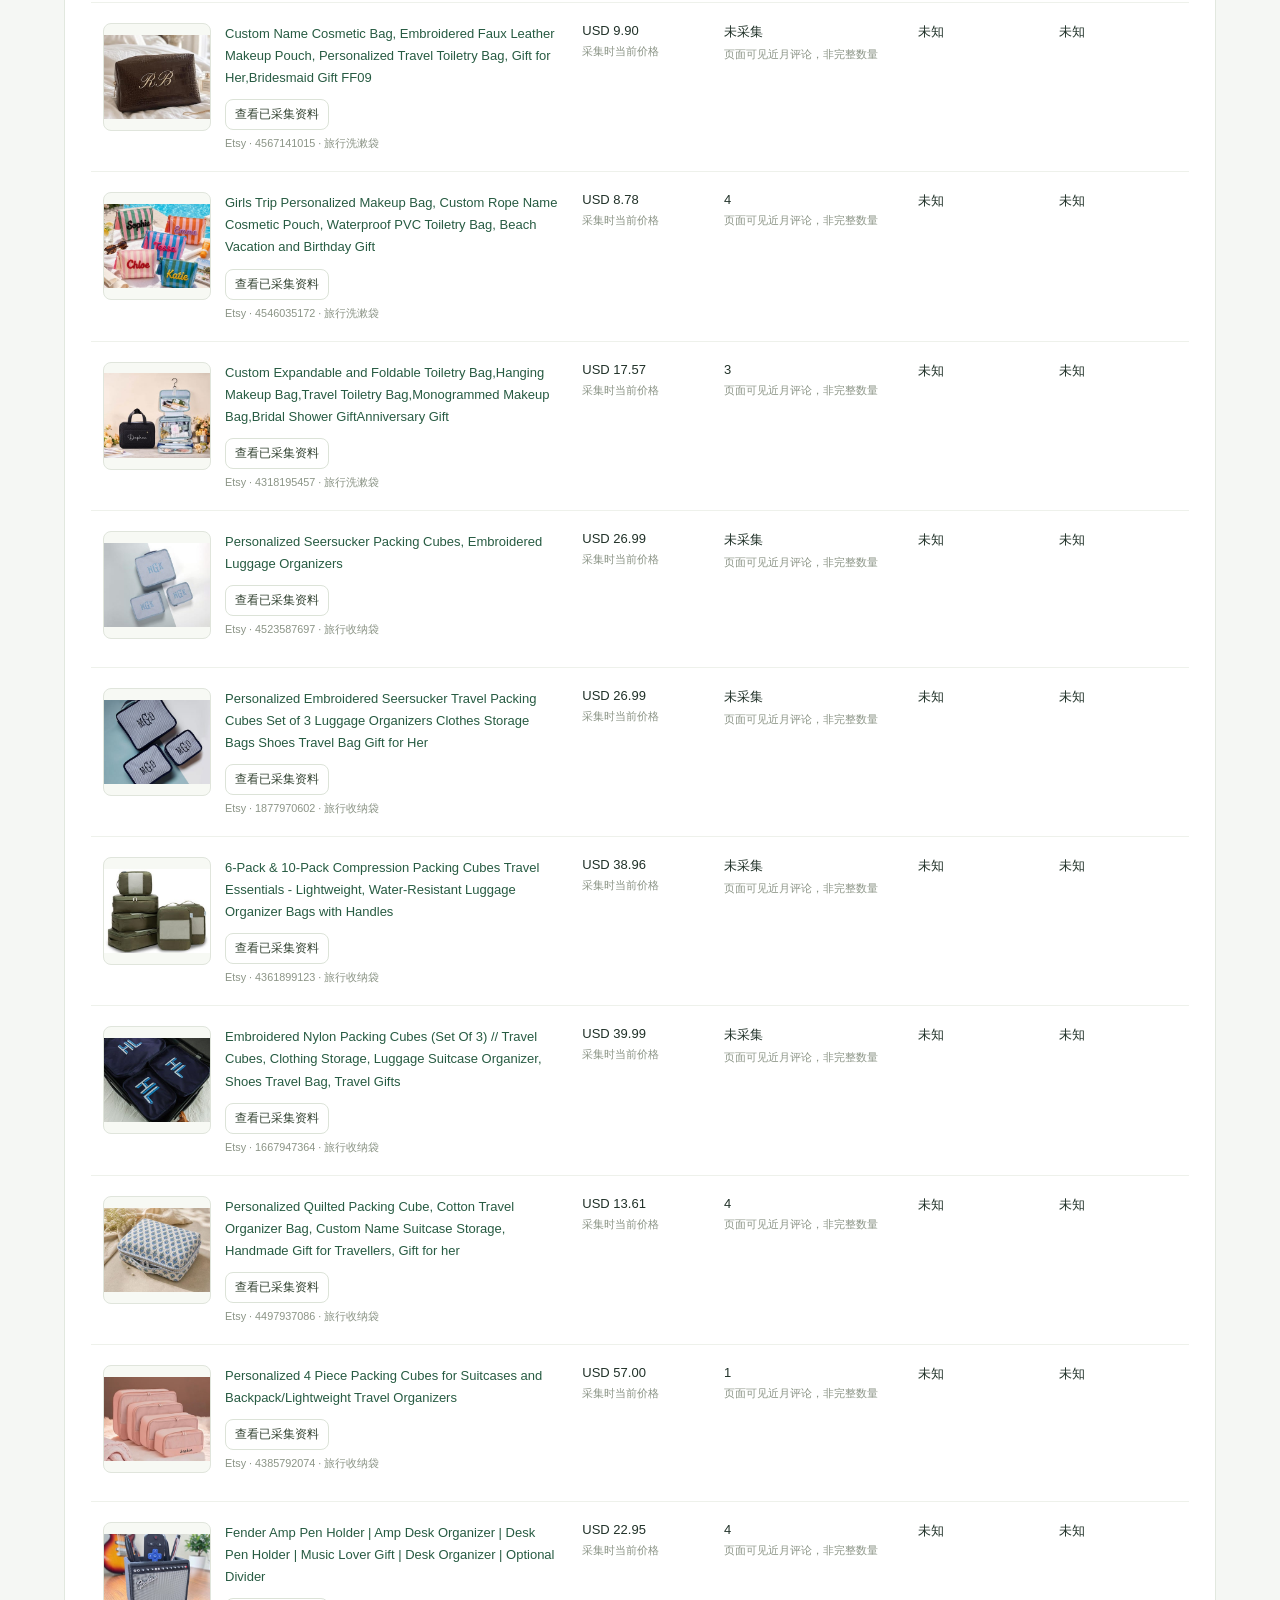
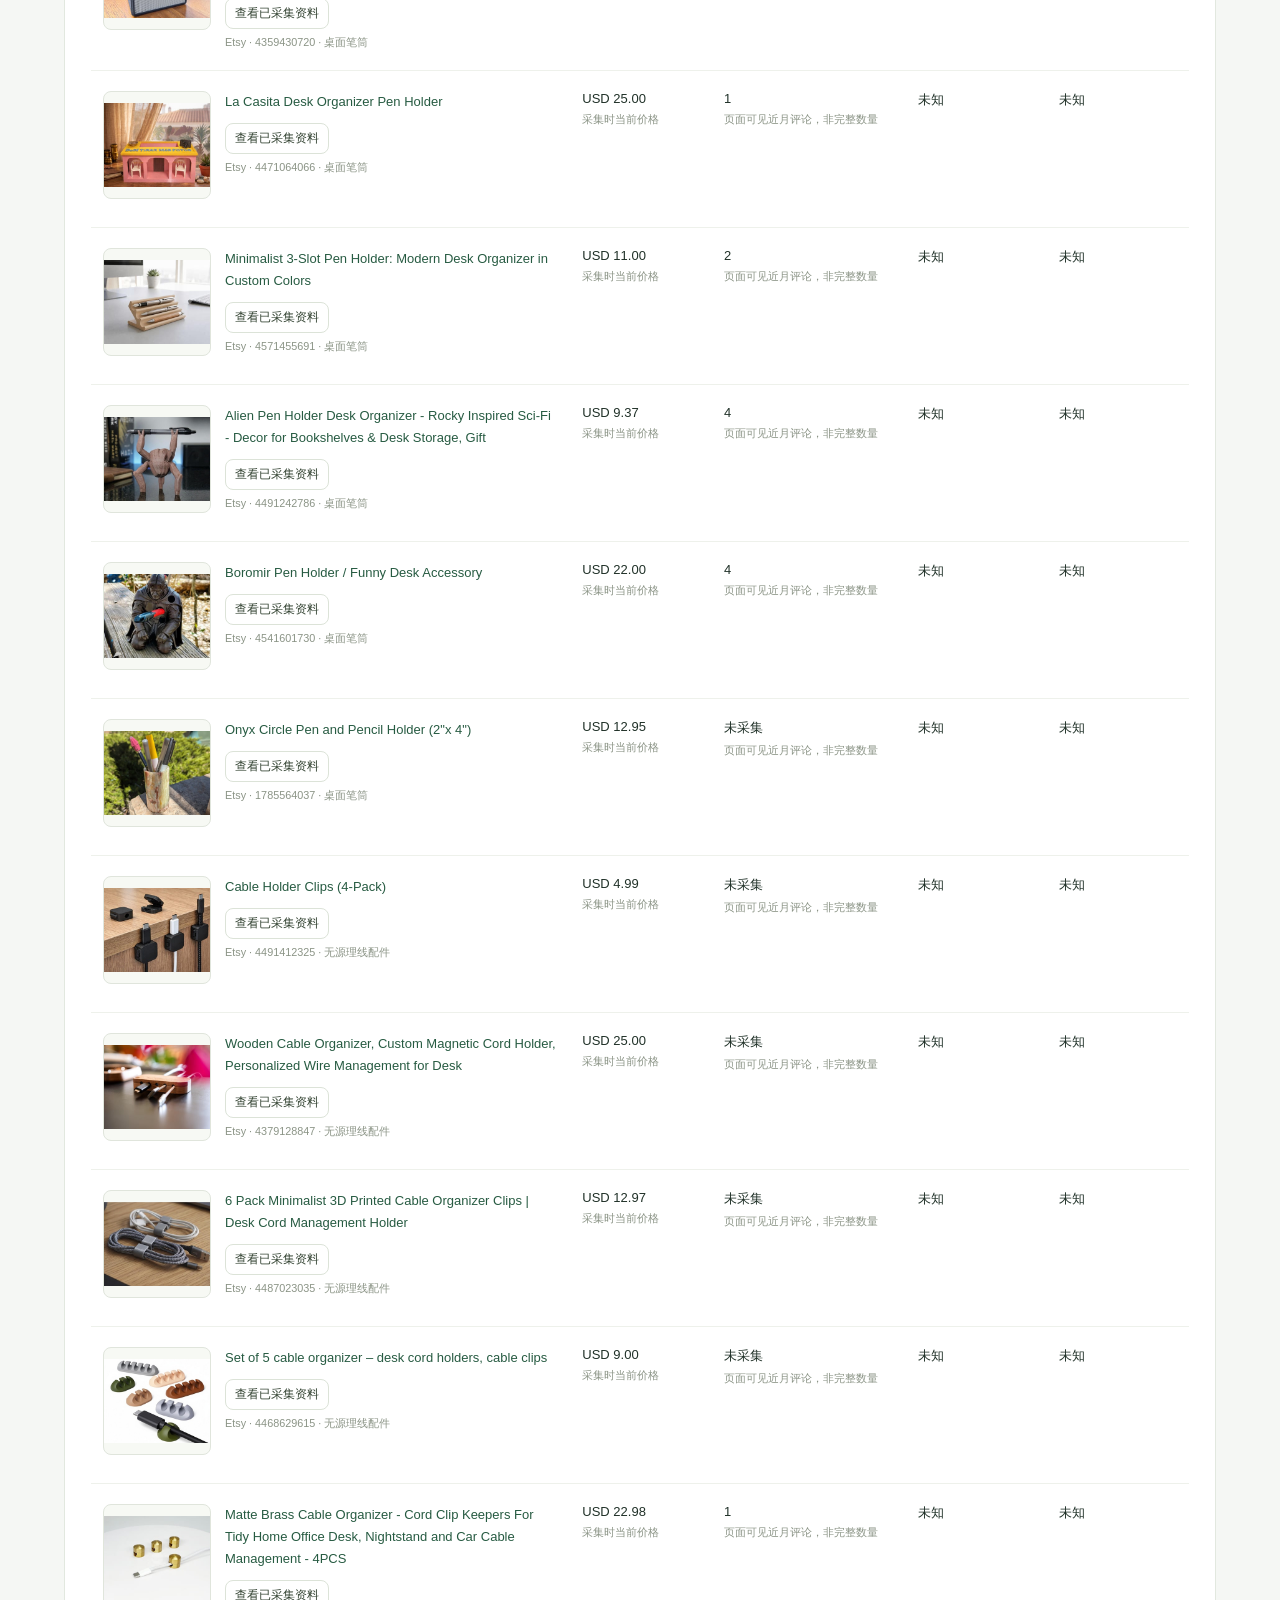
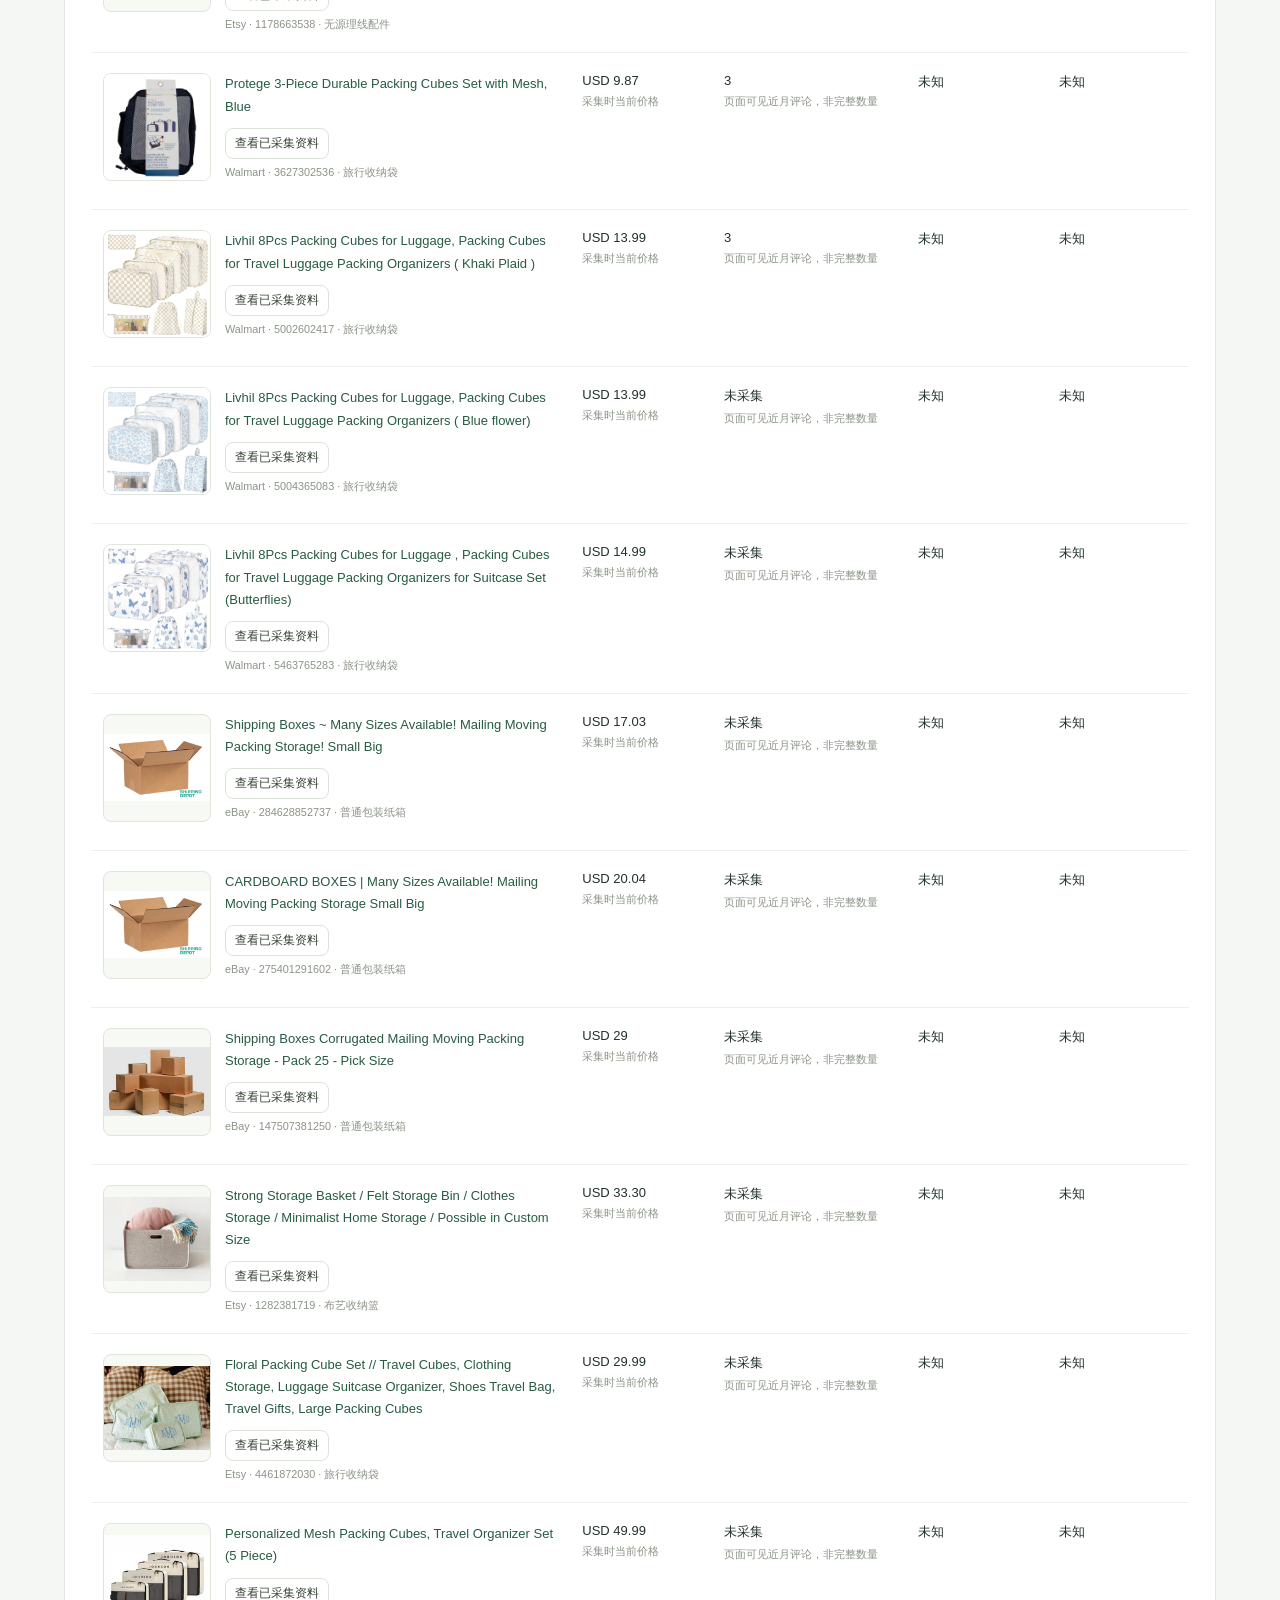
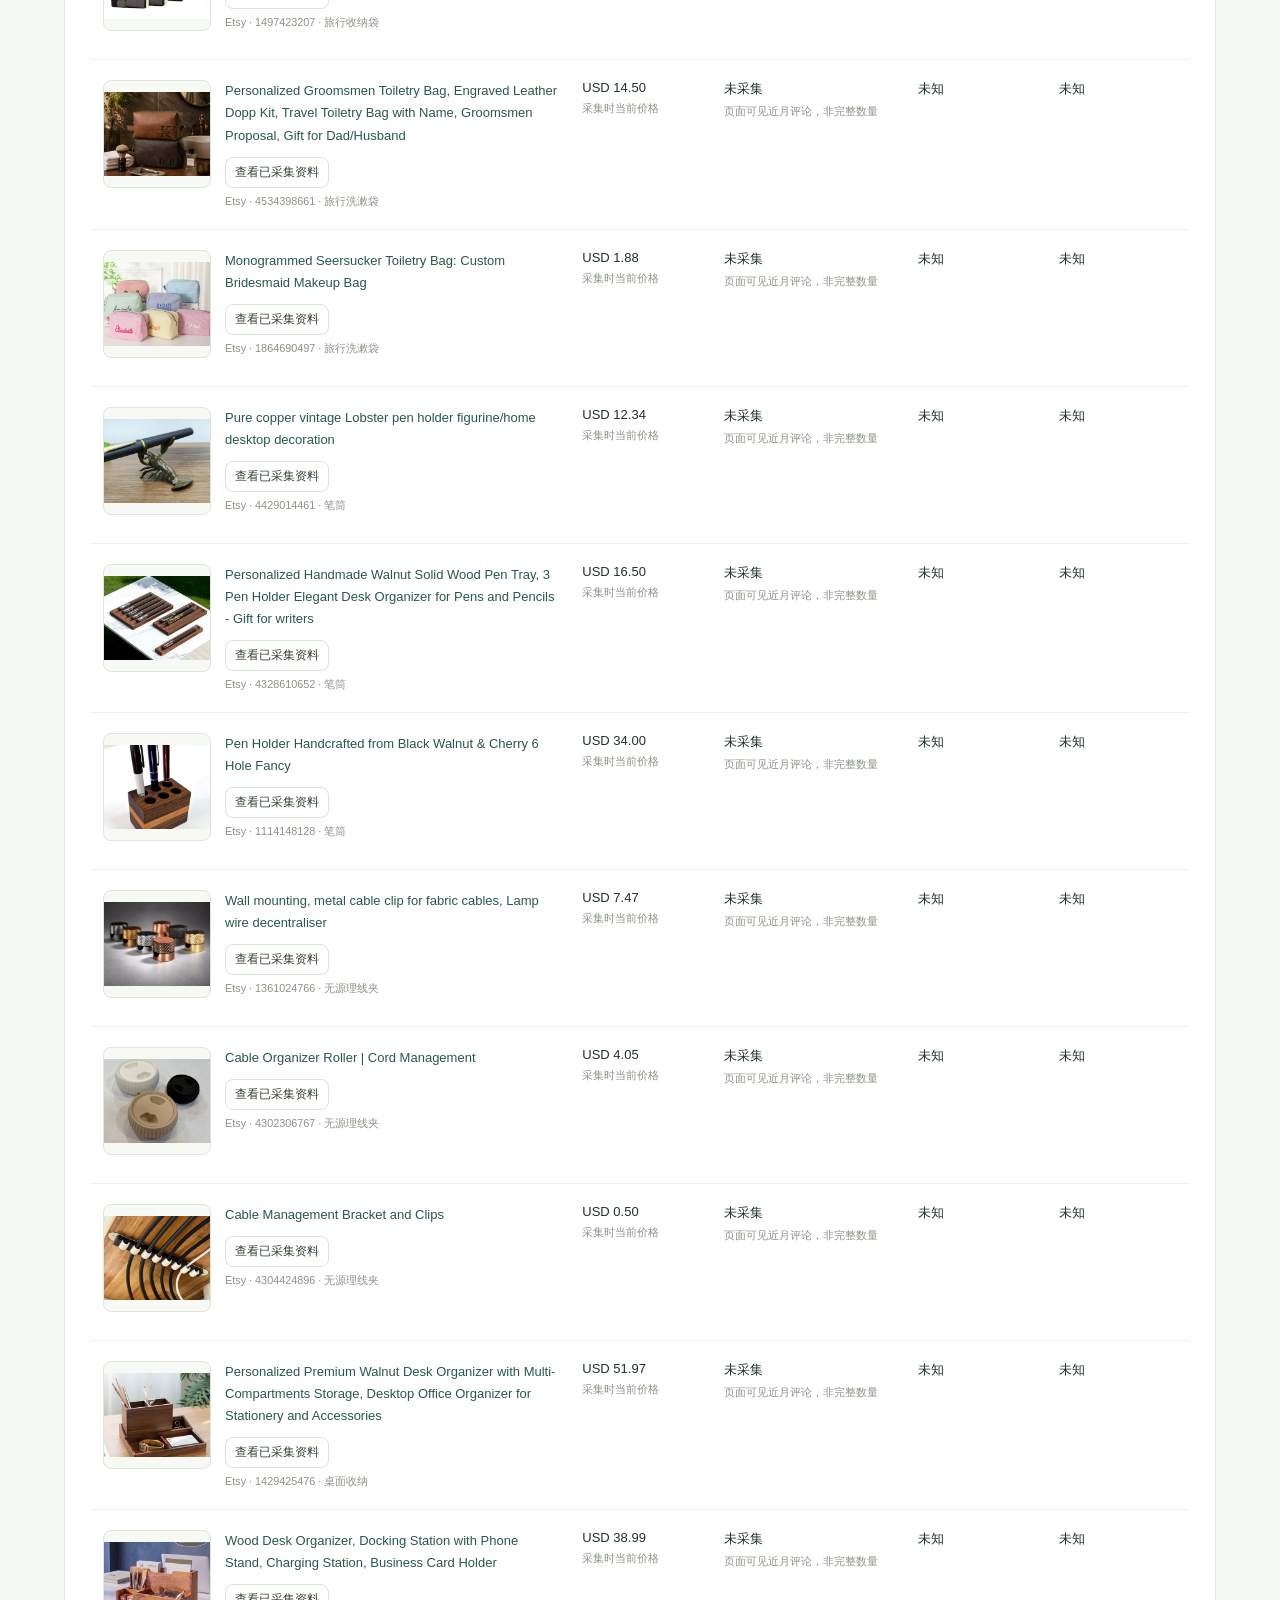
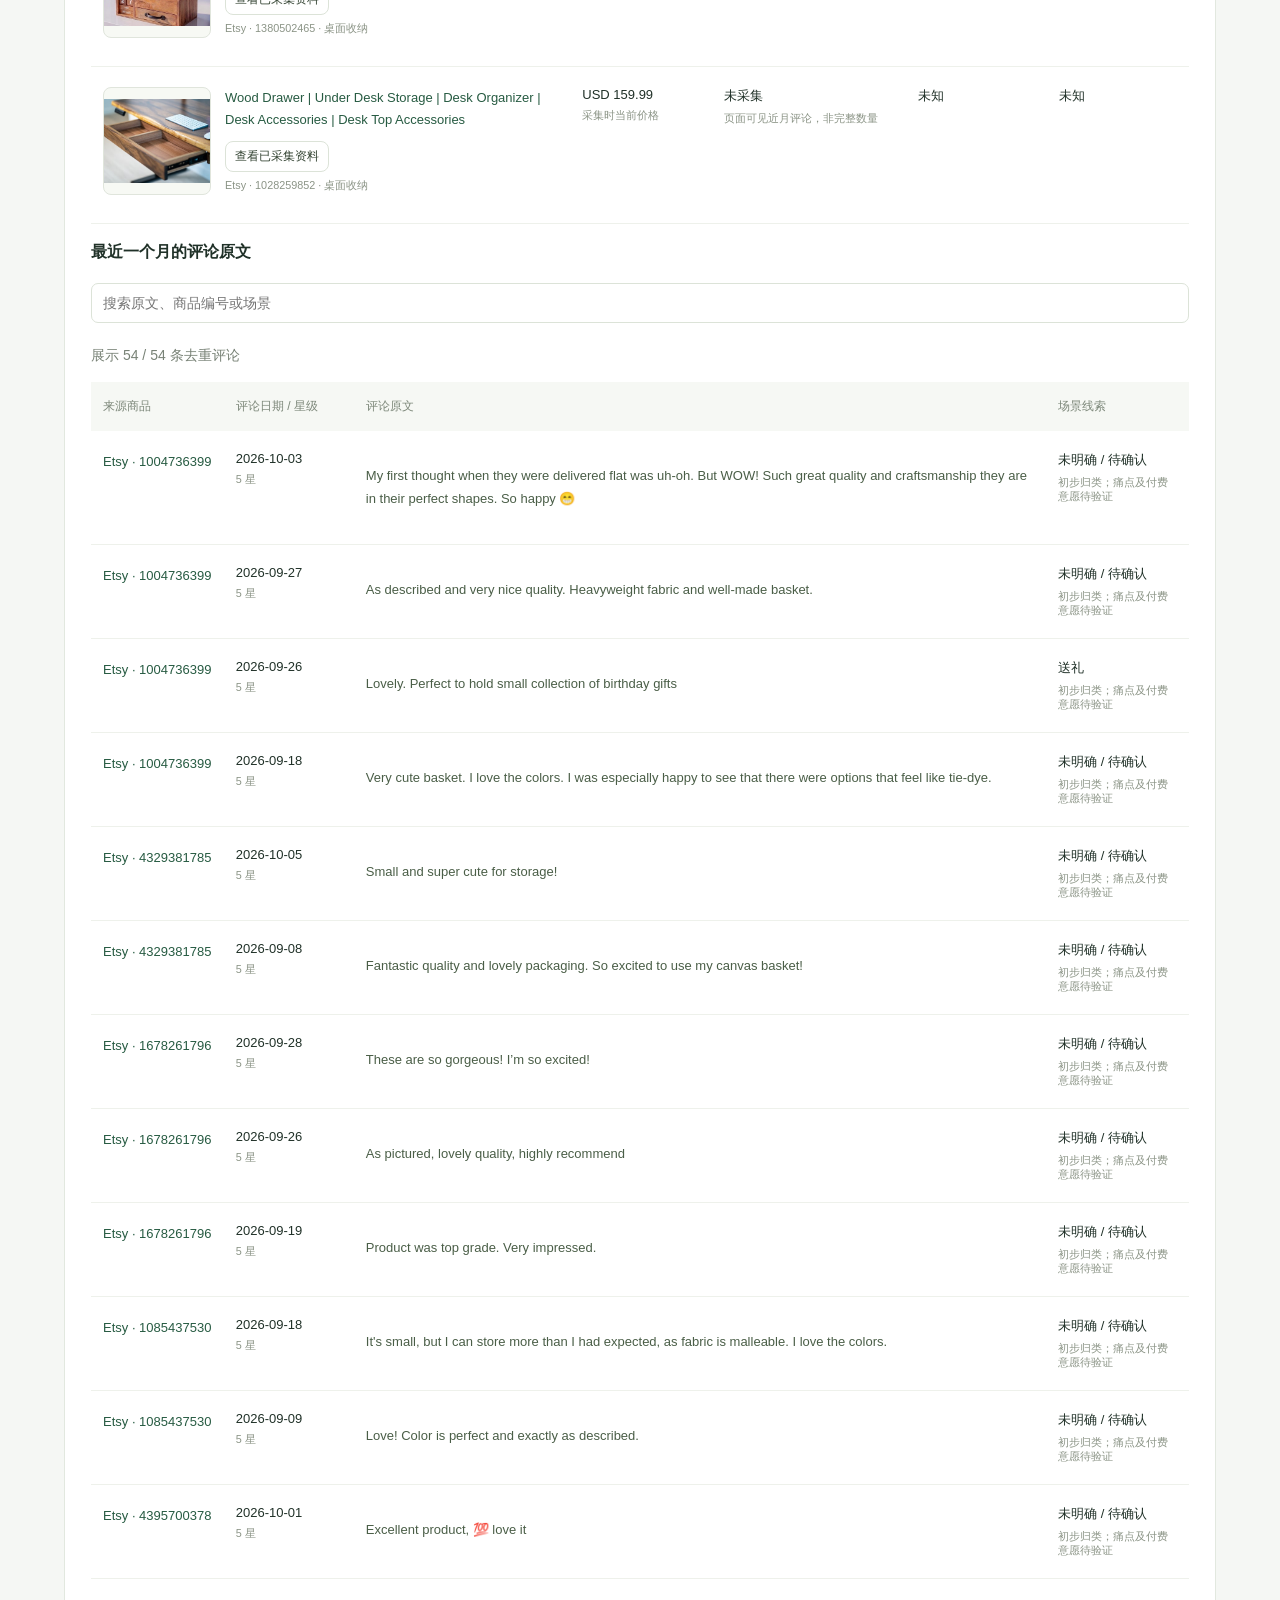
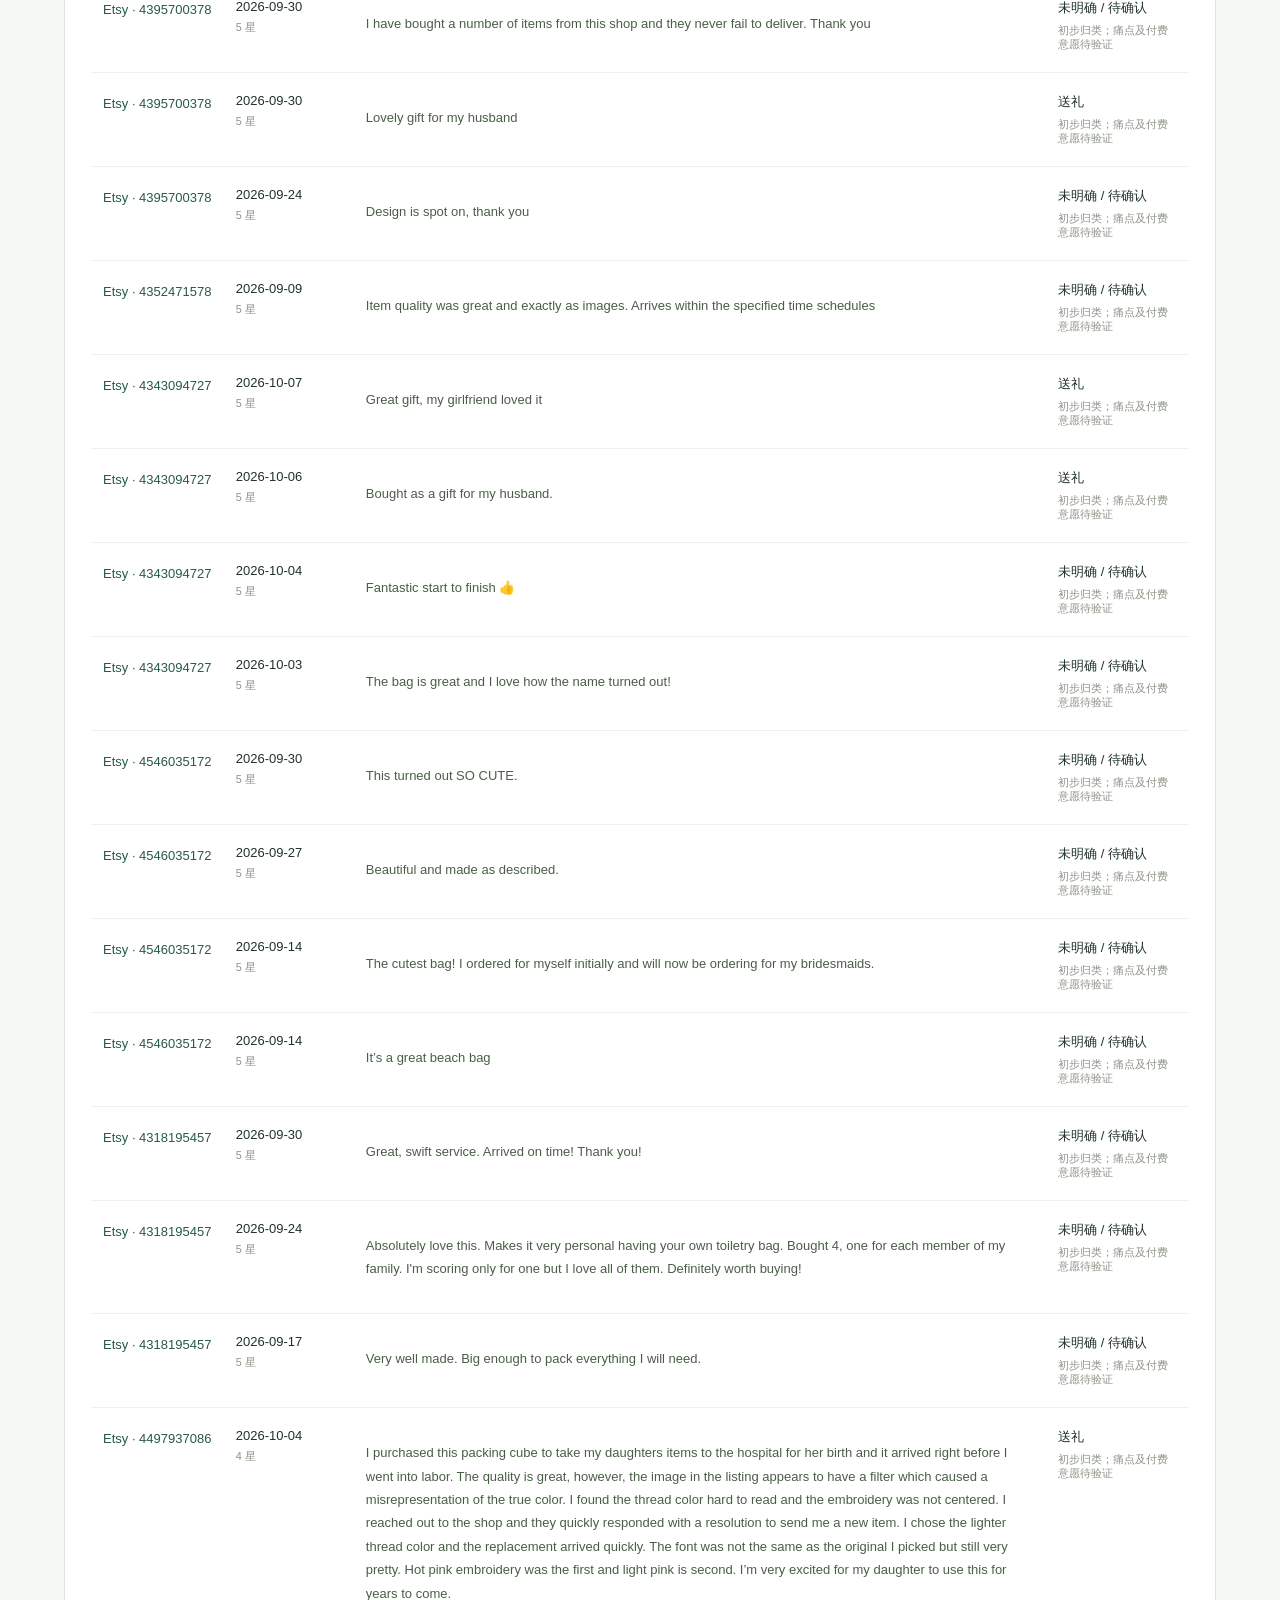
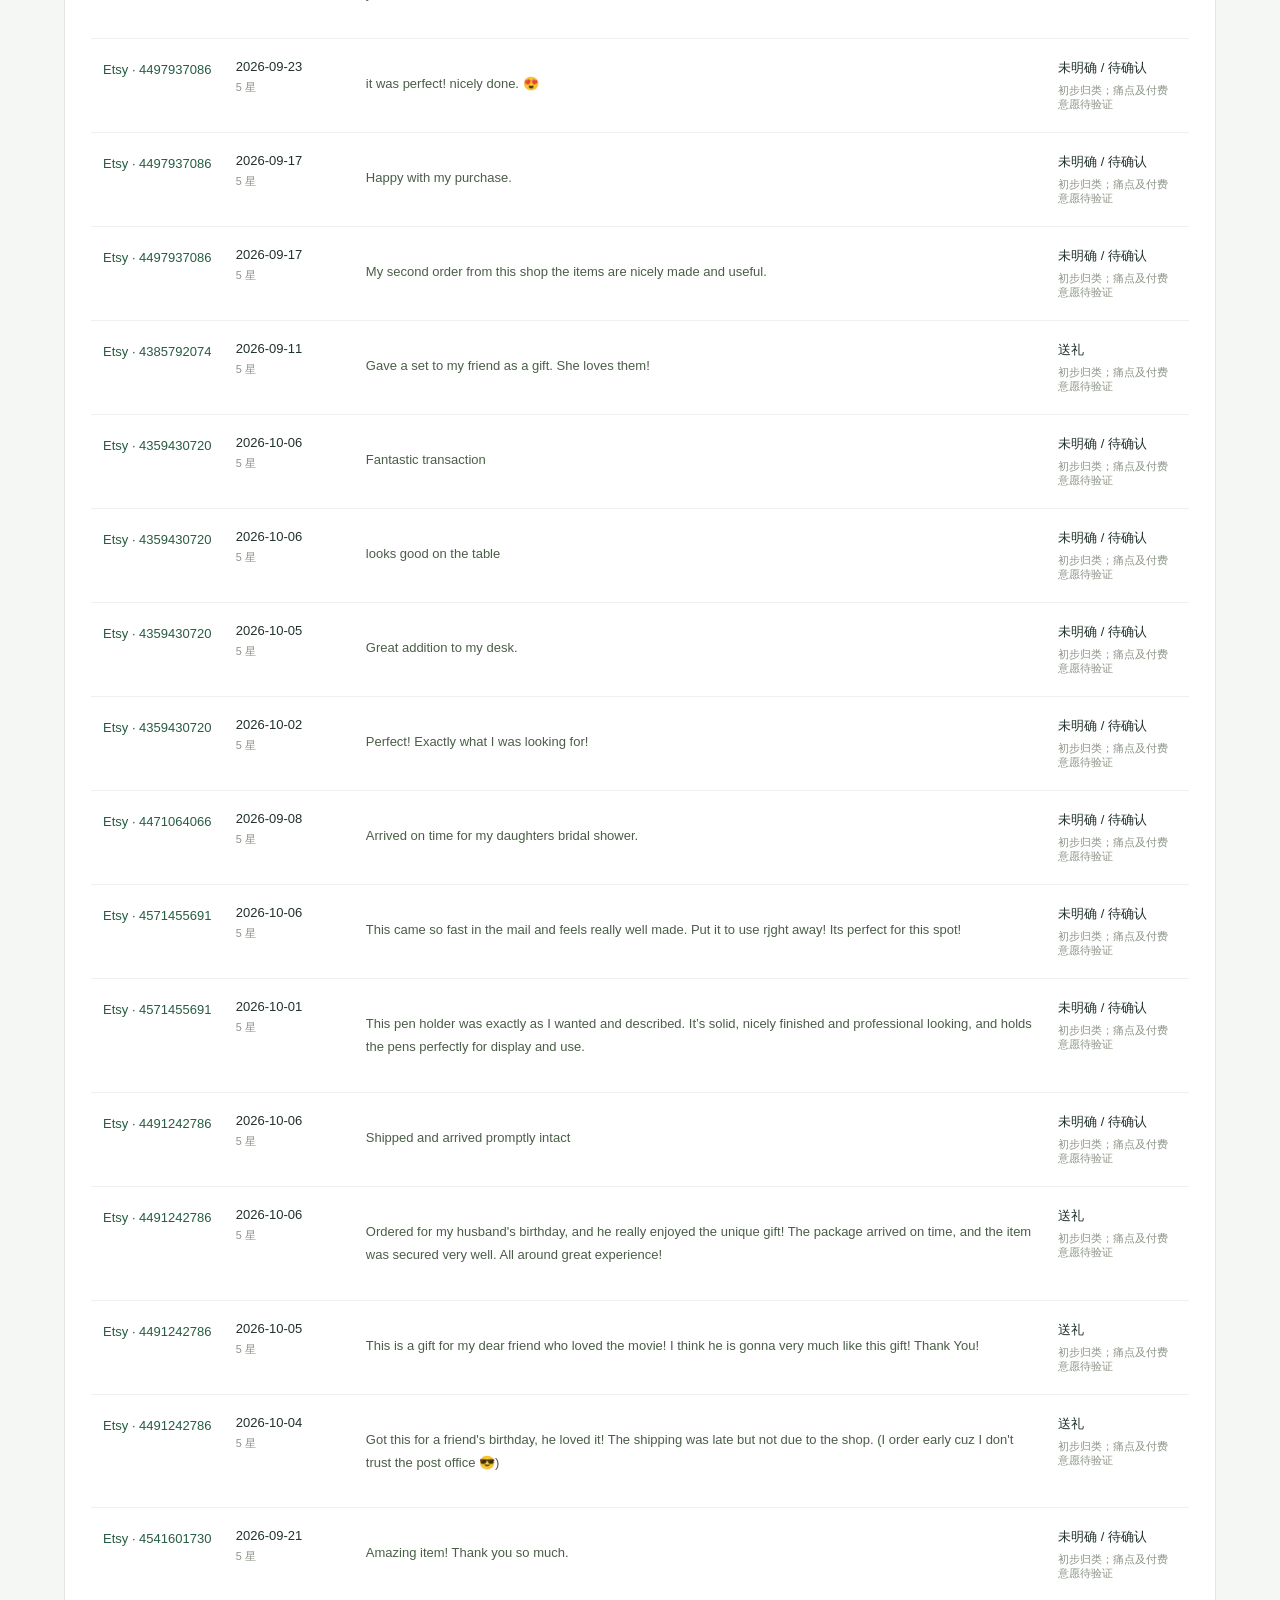
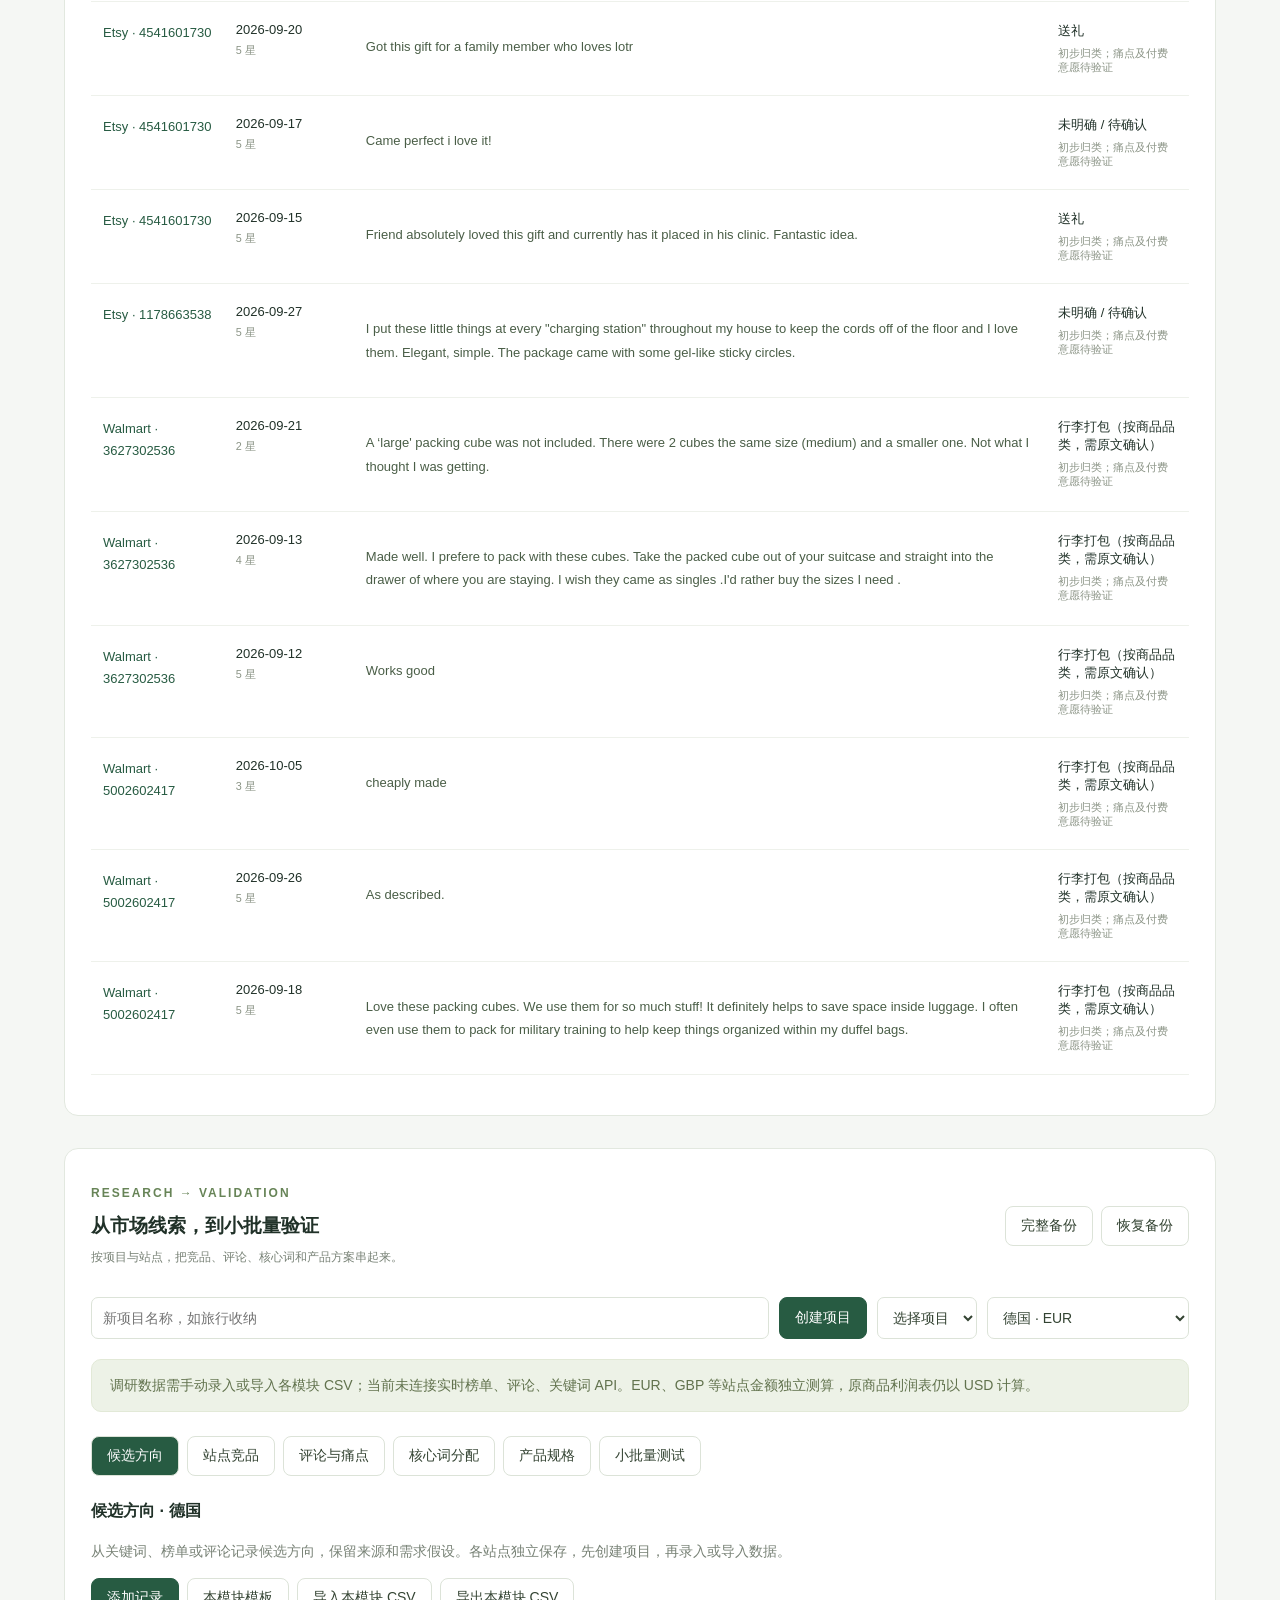
==== commit 1395f0aa: "Save 10 Temu screenshot records and filter only evidenced daily sales reviews and ratings" ====
--- a/index.html
+++ b/index.html
@@ -7,7 +7,7 @@
 <div class="filters"><input id="search" placeholder="搜索商品或品类" aria-label="搜索商品或品类"><select id="filter" aria-label="筛选建议"><option value="">全部建议</option><option>优先验证</option><option>谨慎验证</option><option>暂缓</option></select><select id="sort" aria-label="排序"><option value="margin">利润率从高到低</option><option value="monthly">预计月利润从高到低</option><option value="profit">单件利润从高到低</option></select></div>
 <div class="table-wrap"><table><thead><tr><th>商品 / 品类</th><th>售价</th><th>单件成本</th><th>单件利润</th><th>利润率</th><th>预计月利润</th><th>竞争</th><th>建议</th><th>操作</th></tr></thead><tbody id="rows"></tbody></table></div><p id="empty" hidden>没有匹配的商品，添加商品或调整筛选条件。</p></section>
 <section class="method"><h3>如何看待选品建议？</h3><p>利润率 ≥ 25% 且竞争不高：优先验证；单件亏损或不盈利：暂缓；其他情况：谨慎验证。阈值仅用于初步筛选。</p><p>利润 = 售价 − 采购与头程换算 − 履约 − 其他固定费用 − 售价 ×（佣金 + 广告 + 退货损耗 + 税费）。税费和退货损耗采用售价比例估算，请按站点实际情况填写。</p><p>数据保存在当前浏览器。清理浏览器数据会丢失记录，请定期导出 CSV 备份；CSV 可使用 Excel 打开。</p></section>
-<section class="research-workspace" id="recent-data"><div class="toolbar"><div><p class="eyebrow">FREE PUBLIC DATA · RECENT MONTH</p><h2>多平台 · 近期评论与商品快照</h2><p id="recent-summary">正在加载采集结果…</p></div><button id="recent-import" class="primary" disabled>载入近期评论项目</button></div><div class="notice">真实公开页面样本。评论按发布日期筛选；商品与价格是当前快照。品类仅初筛，资质仍待核实。页面展示的评论可能有偏差，不能据此推断整体满意度或付费意愿。近期评论不等于近期销量。</div><details><summary>查看数据范围与限制</summary><ul id="recent-limits"></ul></details><p><a href="./temu-collector.html">Temu 免费页面采集入口</a></p><h3>候选商品库 · 当前快照</h3><div class="filters"><input id="candidate-search" aria-label="搜索候选商品" placeholder="搜索商品标题、类别或编号"><select id="candidate-platform" aria-label="候选平台"><option value="">全部平台</option></select><select id="candidate-category" aria-label="候选类别"><option value="">全部类别</option></select><select id="candidate-sort" aria-label="候选排序"><option value="default">默认顺序</option><option value="price">价格从低到高（同币种内）</option></select></div><div class="actions"><button id="candidate-export">导出当前筛选 CSV</button><button id="candidate-prev">上一页</button><button id="candidate-next">下一页</button><span id="candidate-count" role="status"></span></div><div class="table-wrap"><table><thead><tr><th>商品 / 来源</th><th>当前价格</th><th>可见近期评论数</th><th>月销量</th><th>广告 CPC</th></tr></thead><tbody id="recent-products"></tbody></table></div><h3>最近一个月的评论原文</h3><div class="filters"><input id="recent-search" aria-label="搜索近期评论" placeholder="搜索原文、商品编号或场景"></div><p id="recent-review-count"></p><div class="table-wrap"><table><thead><tr><th>来源商品</th><th>评论日期 / 星级</th><th>评论原文</th><th>场景线索</th></tr></thead><tbody id="recent-reviews"></tbody></table></div><p id="recent-status" role="status"></p></section>
+<section class="research-workspace" id="recent-data"><div class="toolbar"><div><p class="eyebrow">FREE PUBLIC DATA · RECENT MONTH</p><h2>多平台 · 近期评论与商品快照</h2><p id="recent-summary">正在加载采集结果…</p></div><button id="recent-import" class="primary" disabled>载入近期评论项目</button></div><div class="notice">真实公开页面样本。评论按发布日期筛选；商品与价格是当前快照。品类仅初筛，资质仍待核实。页面展示的评论可能有偏差，不能据此推断整体满意度或付费意愿。近期评论不等于近期销量。</div><details><summary>查看数据范围与限制</summary><ul id="recent-limits"></ul></details><p><a href="./temu-collector.html">Temu 免费页面采集入口</a></p><h3>候选商品库 · 当前快照</h3><p><label><input type="checkbox" id="temu-qualified"> 仅看符合 Temu 目标的商品：日销 5–30 单、评论 1–30 条、评分 ≥ 4.7</label></p><p id="temu-qualified-status" role="status">日销须有明确统计周期；缺少日销、总评论数或评分的商品不能算作符合条件。新品上架日期仍需核实。</p><div class="filters"><input id="candidate-search" aria-label="搜索候选商品" placeholder="搜索商品标题、类别或编号"><select id="candidate-platform" aria-label="候选平台"><option value="">全部平台</option></select><select id="candidate-category" aria-label="候选类别"><option value="">全部类别</option></select><select id="candidate-sort" aria-label="候选排序"><option value="default">默认顺序</option><option value="price">价格从低到高（同币种内）</option></select></div><div class="actions"><button id="candidate-export">导出当前筛选 CSV</button><button id="candidate-prev">上一页</button><button id="candidate-next">下一页</button><span id="candidate-count" role="status"></span></div><div class="table-wrap"><table><thead><tr><th>商品 / 来源</th><th>当前价格</th><th>可见近期评论数</th><th>月销量</th><th>广告 CPC</th></tr></thead><tbody id="recent-products"></tbody></table></div><h3>最近一个月的评论原文</h3><div class="filters"><input id="recent-search" aria-label="搜索近期评论" placeholder="搜索原文、商品编号或场景"></div><p id="recent-review-count"></p><div class="table-wrap"><table><thead><tr><th>来源商品</th><th>评论日期 / 星级</th><th>评论原文</th><th>场景线索</th></tr></thead><tbody id="recent-reviews"></tbody></table></div><p id="recent-status" role="status"></p></section>
 <section class="research-workspace" id="research-workspace"><div class="toolbar"><div><p class="eyebrow">RESEARCH → VALIDATION</p><h2>从市场线索，到小批量验证</h2><p>按项目与站点，把竞品、评论、核心词和产品方案串起来。</p></div><div class="actions"><button id="research-backup">完整备份</button><button id="research-restore">恢复备份</button><input id="backup-file" type="file" accept=".json" hidden></div></div>
 <div class="project-bar"><input id="project-name" placeholder="新项目名称，如旅行收纳" aria-label="新项目名称"><button id="project-create" class="primary">创建项目</button><select id="research-project" aria-label="选择调研项目"></select><select id="research-site" aria-label="目标站点"></select></div>
 <div class="notice">调研数据需手动录入或导入各模块 CSV；当前未连接实时榜单、评论、关键词 API。EUR、GBP 等站点金额独立测算，原商品利润表仍以 USD 计算。</div>
